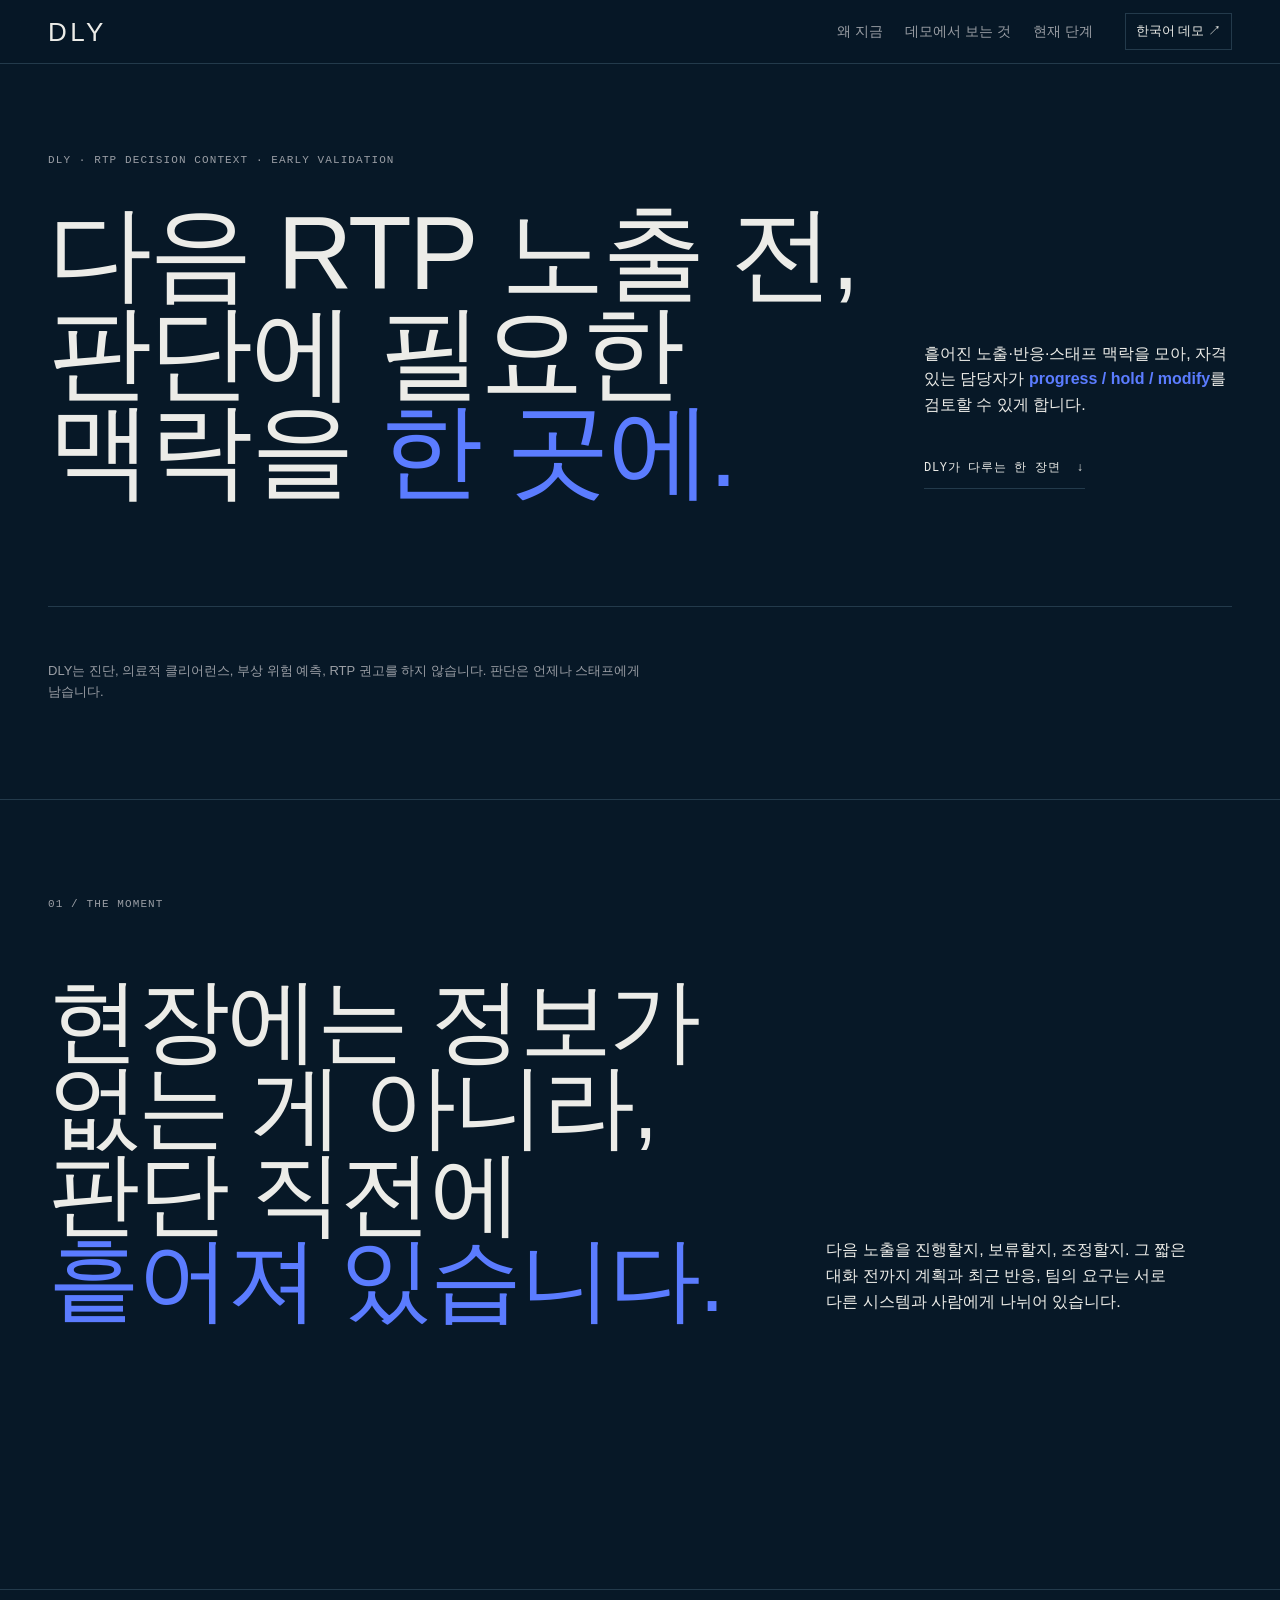
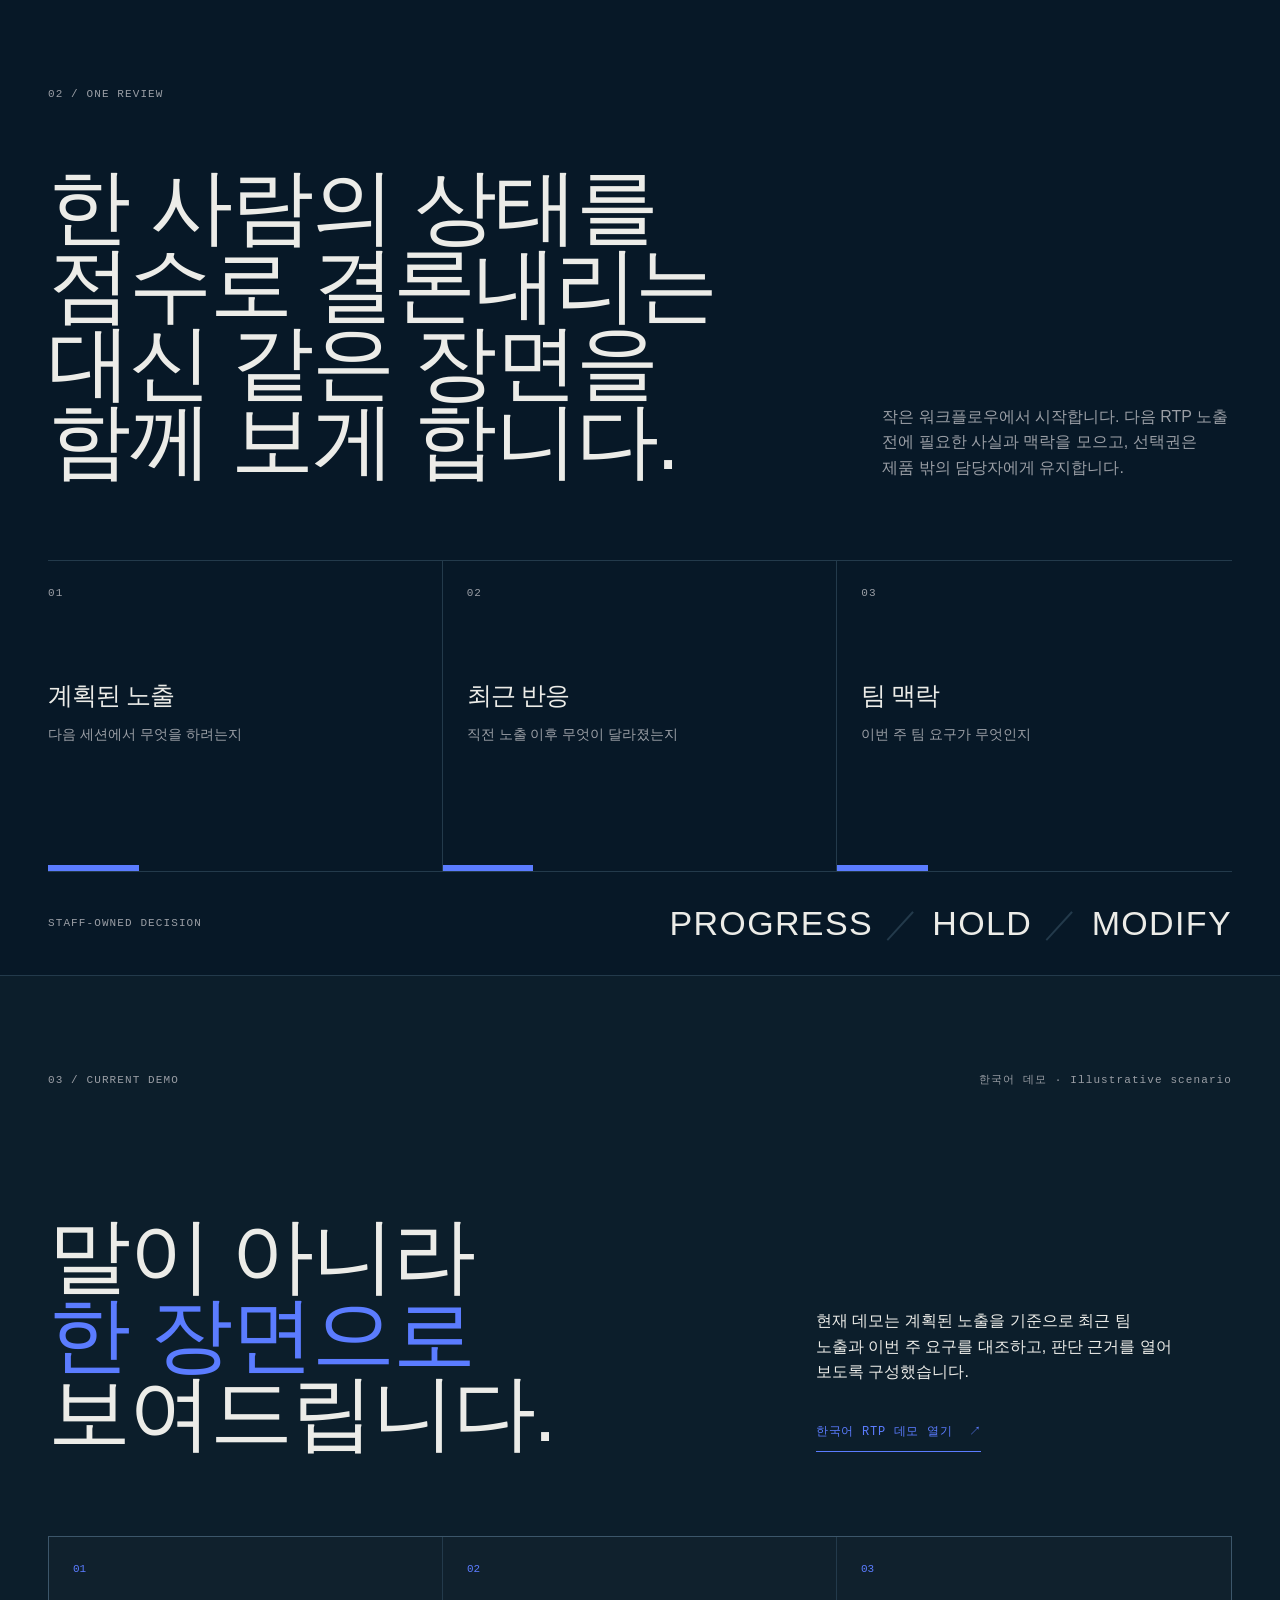
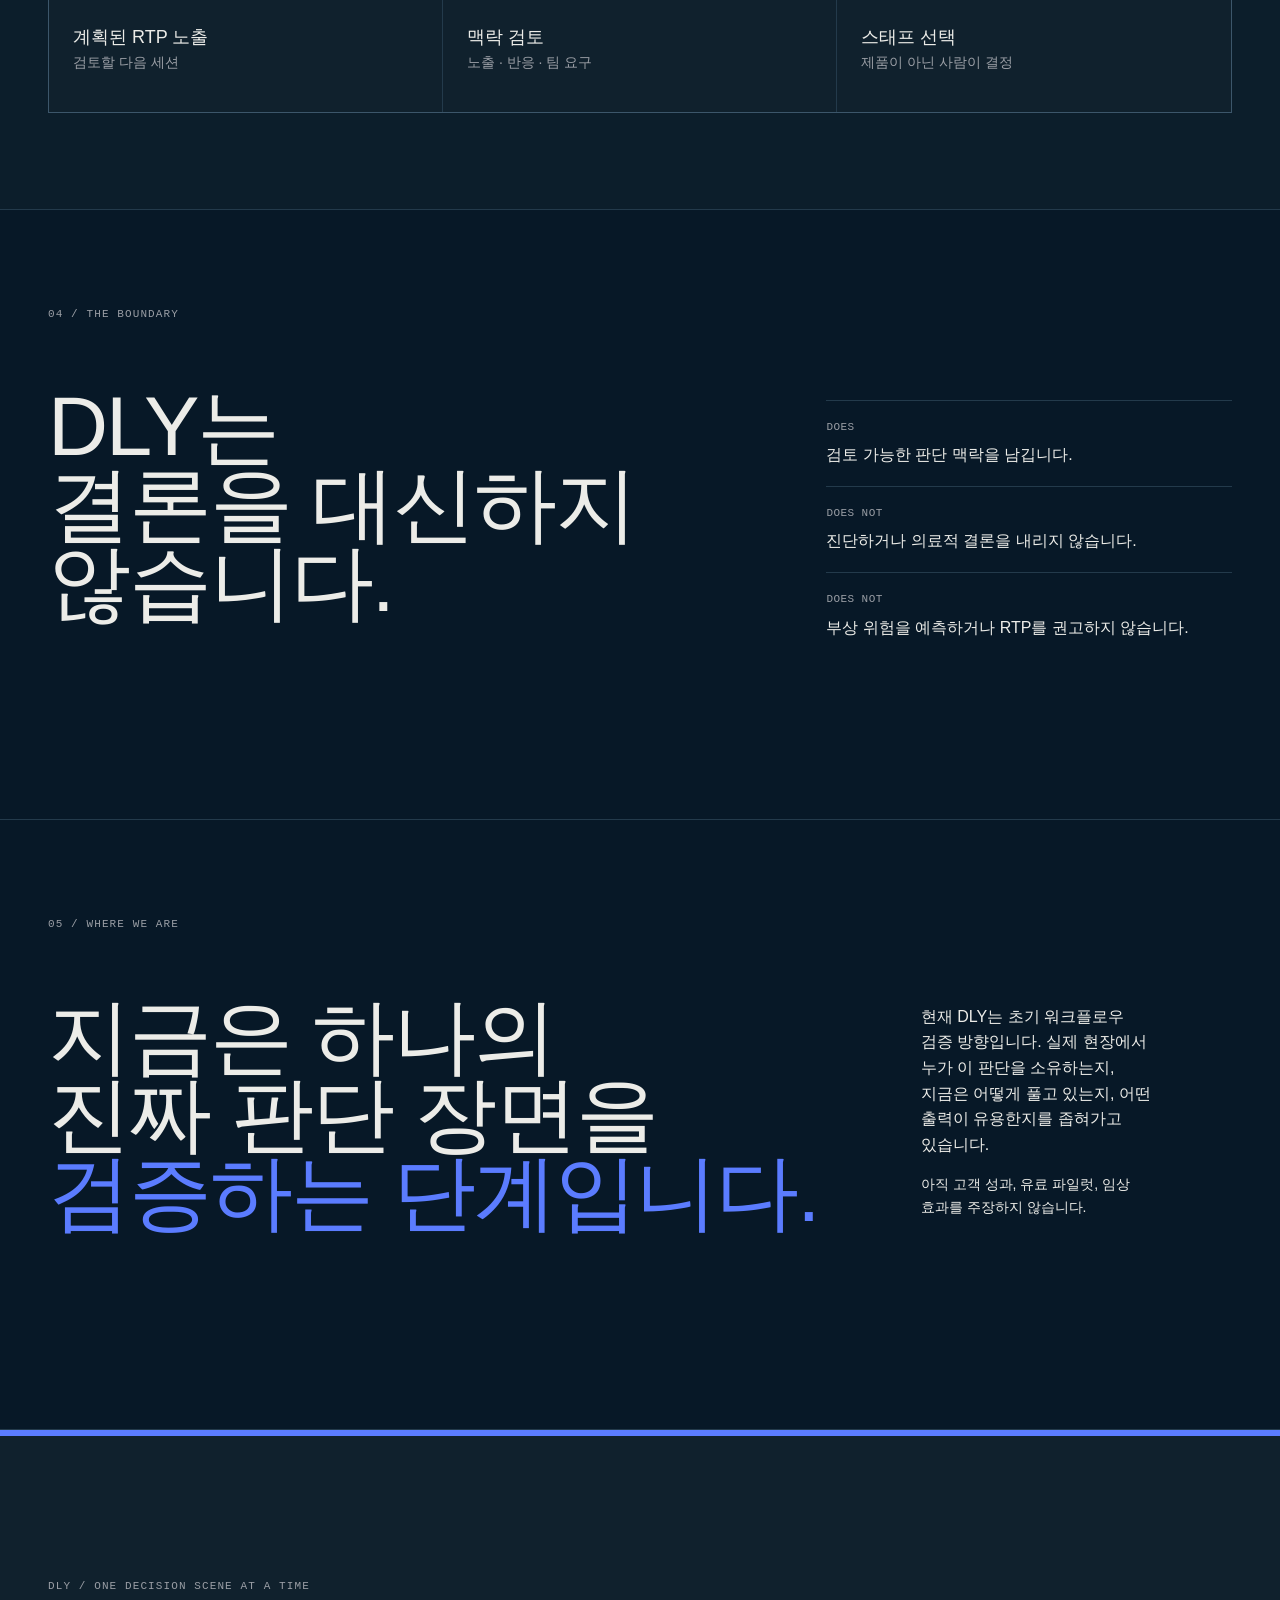
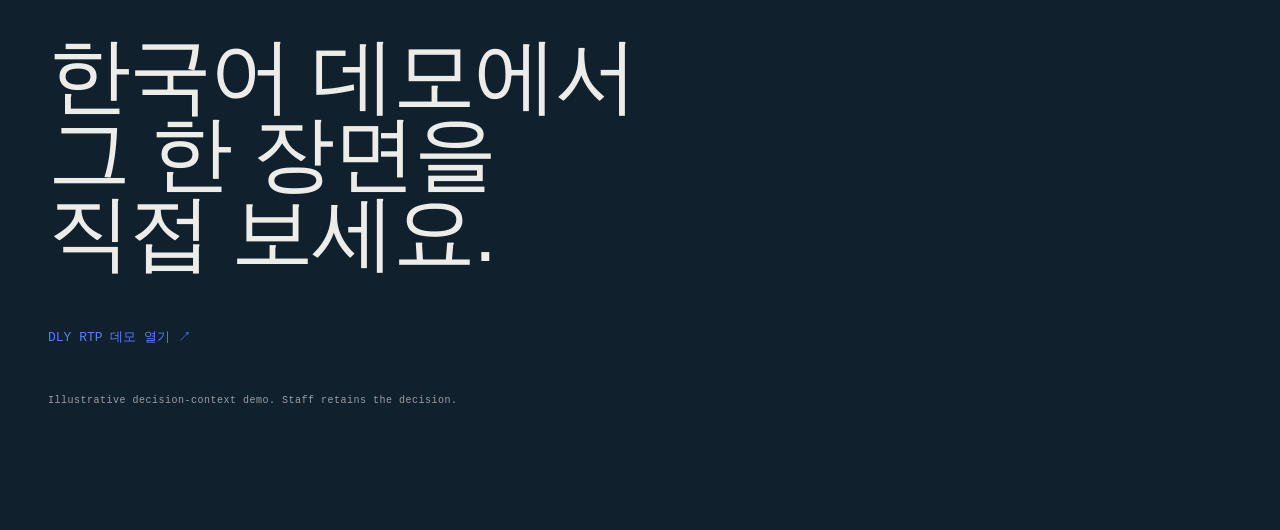
==== dly/index.html @ 478316a6 "Publish DLY introduction on the GitHub Pages domain Constraint: Preserve the existing root portfolio" ====
<!doctype html>
<html lang="ko">
  <head>
    <meta charset="utf-8">
    <meta name="viewport" content="width=device-width, initial-scale=1">
    <meta name="theme-color" content="#071827">
    <meta name="description" content="DLY는 스포츠 퍼포먼스와 RTP 팀이 다음 노출 전 판단에 필요한 맥락을 함께 검토하도록 돕는 초기 워크플로우 방향입니다.">
    <title>DLY | 다음 RTP 노출 전, 판단 맥락을 한 곳에</title>
    <link rel="stylesheet" href="styles.css">
  </head>
  <body>
    <main>
      <nav class="nav" aria-label="페이지 탐색">
        <a class="brand" href="#top" aria-label="DLY 소개 처음으로">DLY</a>
        <div class="nav-links"><a href="#why">왜 지금</a><a href="#demo">데모에서 보는 것</a><a href="#stage">현재 단계</a></div>
        <a class="nav-demo" href="https://sake303.github.io/dly-rtp-demo/?lang=ko" target="_blank" rel="noreferrer">한국어 데모 ↗</a>
      </nav>

      <section class="hero" id="top" aria-labelledby="hero-title">
        <p class="eyebrow">DLY · RTP DECISION CONTEXT · EARLY VALIDATION</p>
        <div class="hero-grid"><div><h1 id="hero-title"><span>다음 RTP 노출 전,</span><span>판단에 필요한</span><span><em>맥락을</em> <b>한 곳에.</b></span></h1></div><div class="hero-side"><p>흩어진 노출·반응·스태프 맥락을 모아, 자격 있는 담당자가 <strong>progress / hold / modify</strong>를 검토할 수 있게 합니다.</p><a class="arrow-link" href="#why">DLY가 다루는 한 장면 <span>↓</span></a></div></div>
        <div class="hero-rule"></div>
        <p class="boundary">DLY는 진단, 의료적 클리어런스, 부상 위험 예측, RTP 권고를 하지 않습니다. 판단은 언제나 스태프에게 남습니다.</p>
      </section>

      <section class="statement" id="why" aria-labelledby="why-title"><p class="section-index">01 / THE MOMENT</p><div class="statement-grid"><h2 id="why-title"><span>현장에는 정보가</span><span>없는 게 아니라,</span><span>판단 직전에</span><span class="accent">흩어져 있습니다.</span></h2><p>다음 노출을 진행할지, 보류할지, 조정할지. 그 짧은 대화 전까지 계획과 최근 반응, 팀의 요구는 서로 다른 시스템과 사람에게 나뉘어 있습니다.</p></div></section>

      <section class="decision" aria-labelledby="decision-title"><p class="section-index">02 / ONE REVIEW</p><div class="decision-heading"><h2 id="decision-title"><span>한 사람의 상태를</span><span>점수로 결론내리는</span><span>대신 같은 장면을</span><span>함께 보게 합니다.</span></h2><p>작은 워크플로우에서 시작합니다. 다음 RTP 노출 전에 필요한 사실과 맥락을 모으고, 선택권은 제품 밖의 담당자에게 유지합니다.</p></div><div class="evidence-grid" role="list" aria-label="DLY가 모으는 판단 맥락"><article class="evidence-card" role="listitem"><p class="card-number">01</p><h3>계획된 노출</h3><p>다음 세션에서 무엇을 하려는지</p><span class="card-line"></span></article><article class="evidence-card" role="listitem"><p class="card-number">02</p><h3>최근 반응</h3><p>직전 노출 이후 무엇이 달라졌는지</p><span class="card-line"></span></article><article class="evidence-card" role="listitem"><p class="card-number">03</p><h3>팀 맥락</h3><p>이번 주 팀 요구가 무엇인지</p><span class="card-line"></span></article></div><div class="staff-decision"><p>STAFF-OWNED DECISION</p><div aria-label="스태프가 직접 검토하는 선택지"><span>PROGRESS</span><i>／</i><span>HOLD</span><i>／</i><span>MODIFY</span></div></div></section>

      <section class="demo-section" id="demo" aria-labelledby="demo-title"><div class="demo-labels"><p class="section-index">03 / CURRENT DEMO</p><p>한국어 데모 · Illustrative scenario</p></div><div class="demo-grid"><h2 id="demo-title"><span>말이 아니라</span><span class="accent">한 장면으로</span><span>보여드립니다.</span></h2><div class="demo-copy"><p>현재 데모는 계획된 노출을 기준으로 최근 팀 노출과 이번 주 요구를 대조하고, 판단 근거를 열어 보도록 구성했습니다.</p><a class="primary-link" href="https://sake303.github.io/dly-rtp-demo/?lang=ko" target="_blank" rel="noreferrer">한국어 RTP 데모 열기 <span>↗</span></a></div></div><div class="console" aria-label="데모에 포함된 흐름"><div><span>01</span><strong>계획된 RTP 노출</strong><p>검토할 다음 세션</p></div><div><span>02</span><strong>맥락 검토</strong><p>노출 · 반응 · 팀 요구</p></div><div><span>03</span><strong>스태프 선택</strong><p>제품이 아닌 사람이 결정</p></div></div></section>

      <section class="scope" aria-labelledby="scope-title"><p class="section-index">04 / THE BOUNDARY</p><div class="scope-grid"><h2 id="scope-title"><span>DLY는</span><span>결론을 대신하지</span><span>않습니다.</span></h2><div class="scope-list"><p>DOES <strong>검토 가능한 판단 맥락을 남깁니다.</strong></p><p>DOES NOT <strong>진단하거나 의료적 결론을 내리지 않습니다.</strong></p><p>DOES NOT <strong>부상 위험을 예측하거나 RTP를 권고하지 않습니다.</strong></p></div></div></section>

      <section class="stage" id="stage" aria-labelledby="stage-title"><p class="section-index">05 / WHERE WE ARE</p><div class="stage-grid"><h2 id="stage-title"><span>지금은 하나의</span><span>진짜 판단 장면을</span><span class="accent stage-accent">검증하는 단계입니다.</span></h2><div><p>현재 DLY는 초기 워크플로우 검증 방향입니다. 실제 현장에서 누가 이 판단을 소유하는지, 지금은 어떻게 풀고 있는지, 어떤 출력이 유용한지를 좁혀가고 있습니다.</p><p class="quiet">아직 고객 성과, 유료 파일럿, 임상 효과를 주장하지 않습니다.</p></div></div></section>

      <footer><p class="footer-kicker">DLY / ONE DECISION SCENE AT A TIME</p><h2><span>한국어 데모에서</span><span>그 한 장면을</span><span>직접 보세요.</span></h2><a class="footer-cta" href="https://sake303.github.io/dly-rtp-demo/?lang=ko" target="_blank" rel="noreferrer">DLY RTP 데모 열기 <span>↗</span></a><p class="footer-note">Illustrative decision-context demo. Staff retains the decision.</p></footer>
    </main>
  </body>
</html>
---- dly/styles.css ----
:root{--ink:#ecece8;--canvas:#071827;--surface:#0c1e2b;--raised:#10212d;--muted:#9a9ea5;--rule:#233a4b;--rule-strong:#3c566a;--accent:#5b7cff;--gutter:48px}*{box-sizing:border-box}html{scroll-behavior:smooth;background:var(--canvas)}body{margin:0;background:var(--canvas);color:var(--ink);font:16px/1.6 Arial,"Noto Sans KR",sans-serif}a{color:inherit;text-decoration:none}a:focus-visible{outline:2px solid var(--accent);outline-offset:4px}.nav{position:fixed;inset:0 0 auto;z-index:10;height:64px;display:flex;align-items:center;gap:32px;padding:0 var(--gutter);border-bottom:1px solid var(--rule);background:rgb(7 24 39/.92);backdrop-filter:blur(14px)}.brand,h1,h2,.staff-decision div{font-family:Impact,"Arial Narrow","Noto Sans KR",sans-serif;font-weight:400}.brand{font-size:26px;letter-spacing:.13em;line-height:1}.nav-links{display:flex;gap:22px;margin-left:auto;color:var(--muted);font-size:14px}.nav-links a{position:relative;padding:5px 0}.nav-links a:after{content:"";position:absolute;inset:auto 0 0;height:1px;background:currentColor;transform:scaleX(0);transform-origin:right;transition:transform .15s}.nav-links a:hover:after,.nav-links a:focus-visible:after{transform:scaleX(1);transform-origin:left}.nav-links a:hover,.nav-demo:hover,.arrow-link:hover,.primary-link:hover{color:var(--accent)}.nav-demo{border:1px solid var(--rule);padding:7px 10px;font-size:13px}section,footer{padding:96px var(--gutter);border-bottom:1px solid var(--rule)}.hero{min-height:800px;padding-top:152px;display:flex;flex-direction:column;justify-content:space-between}.eyebrow,.section-index,.card-number,.staff-decision>p,.footer-kicker,.demo-labels p:last-child{margin:0;color:var(--muted);font:11px/1.6 Consolas,monospace;letter-spacing:.1em}.hero-grid{display:grid;grid-template-columns:minmax(0,1.45fr) minmax(260px,.55fr);align-items:end;gap:64px}h1,h2,h3,p{margin-top:0}p{word-break:keep-all;overflow-wrap:normal}h1,h2{letter-spacing:-.025em;line-height:.94}h1{margin:0;max-width:950px;font-size:clamp(70px,8.15vw,116px)}h1 span,h2 span{display:block;white-space:nowrap}h1 em{font-style:normal}h1 b,.accent{color:var(--accent);font-weight:400}.hero-side{max-width:350px;padding-bottom:10px}.hero-side p{margin-bottom:36px}.hero-side strong{color:var(--accent)}.arrow-link,.primary-link{display:inline-flex;gap:16px;align-items:center;border-bottom:1px solid var(--rule);padding-bottom:9px;font:12px/1.6 Consolas,monospace;letter-spacing:.06em}.hero-rule{height:1px;margin:72px 0 20px;background:var(--rule)}.boundary{max-width:620px;margin:0;color:var(--muted);font-size:13px}.section-index{margin-bottom:64px}.statement{min-height:790px}.statement-grid,.scope-grid,.stage-grid{display:grid;grid-template-columns:1.25fr .75fr;gap:8vw}.statement h2{margin:0;font-size:clamp(66px,7.2vw,104px)}.statement-grid>p{align-self:end;max-width:360px;margin:0 0 10px}.decision{padding-bottom:0}.decision-heading{display:grid;grid-template-columns:1.15fr .55fr;gap:8vw;align-items:end;margin-bottom:80px}.decision h2,.demo-section h2,.scope h2,.stage h2,footer h2{margin:0;font-size:clamp(58px,6.5vw,94px)}.decision-heading>p{max-width:370px;margin:0;color:var(--muted)}.evidence-grid{display:grid;grid-template-columns:repeat(3,1fr);border-top:1px solid var(--rule)}.evidence-card{position:relative;min-height:310px;padding:24px 24px 28px 0;border-right:1px solid var(--rule)}.evidence-card:not(:first-child){padding-left:24px}.evidence-card:last-child{border-right:0}.evidence-card h3{margin:72px 0 8px;font-size:25px;font-weight:500;letter-spacing:-.04em}.evidence-card>p:not(.card-number),.console p,.quiet{color:var(--muted);font-size:14px}.card-line{position:absolute;bottom:0;left:0;width:23%;height:6px;background:var(--accent)}.staff-decision{display:flex;align-items:center;justify-content:space-between;padding:24px 0;border-top:1px solid var(--rule)}.staff-decision div{font-size:34px;letter-spacing:.04em}.staff-decision i{margin:0 12px;color:var(--rule);font-family:Arial;font-style:normal}.demo-section{background:var(--surface)}.demo-labels{display:flex;justify-content:space-between;margin-bottom:64px}.demo-grid{display:grid;grid-template-columns:1fr .65fr;gap:10vw;align-items:end}.demo-copy{max-width:360px}.primary-link{margin-top:22px;border-color:var(--accent);color:var(--accent)}.console{display:grid;grid-template-columns:repeat(3,1fr);margin-top:84px;border:1px solid var(--rule-strong);background:var(--raised)}.console div{min-height:175px;padding:24px;border-right:1px solid var(--rule)}.console div:last-child{border-right:0}.console span{display:block;margin-bottom:44px;color:var(--accent);font:11px/1.6 Consolas,monospace}.console strong{display:block;font-size:18px;font-weight:500}.scope,.stage{min-height:610px}.scope-list{padding-top:12px}.scope-list p{margin:0;padding:18px 0;border-top:1px solid var(--rule);color:var(--muted);font:11px/1.6 Consolas,monospace;letter-spacing:.04em}.scope-list strong{display:block;margin-top:6px;color:var(--ink);font:400 16px/1.6 Arial,"Noto Sans KR",sans-serif;letter-spacing:0}.stage-grid>div{align-self:end;max-width:370px}.stage-grid>div>p{color:var(--ink)}footer{display:flex;min-height:700px;flex-direction:column;align-items:flex-start;justify-content:center;border-top:6px solid var(--accent);border-bottom:0;padding-top:116px;background:var(--raised)}.footer-kicker{margin-bottom:42px}.footer-cta{margin-top:56px;border-color:var(--accent);color:var(--accent);font:13px/1.6 Consolas,monospace}.footer-note{margin:44px 0 0;color:var(--muted);font:10px/1.6 Consolas,monospace;letter-spacing:.05em}@media(max-width:900px){:root{--gutter:20px}.nav{gap:16px}.nav-links{display:none}.nav-demo{margin-left:auto}section,footer{padding:72px var(--gutter)}.hero{min-height:690px;padding-top:132px}.hero-grid,.statement-grid,.decision-heading,.demo-grid,.scope-grid,.stage-grid{grid-template-columns:1fr;gap:40px}.hero-side,.statement-grid>p,.decision-heading>p,.demo-copy,.stage-grid>div{max-width:560px}.statement{min-height:650px}.section-index{margin-bottom:44px}.statement-grid>p{align-self:start}.evidence-grid{grid-template-columns:repeat(2,1fr)}.evidence-card{min-height:270px}.evidence-card:nth-child(2){border-right:0}.evidence-card:nth-child(3){grid-column:1/-1;border-top:1px solid var(--rule)}}@media(max-width:600px){.nav-demo{padding:7px 8px;font-size:11px}.brand{font-size:23px}h1,h2,.decision h2,.demo-section h2,.scope h2,.stage h2,footer h2,.statement h2{font-size:44px;line-height:.96;letter-spacing:-.04em}h1 span,h2 span{white-space:normal;word-break:keep-all}.stage-accent{font-size:40px;white-space:nowrap}.hero{min-height:640px}.hero-grid{gap:32px}.hero-rule{margin:52px 0 18px}.statement,.scope,.stage{min-height:auto}.evidence-grid,.console{grid-template-columns:1fr}.evidence-card,.evidence-card:not(:first-child),.console div{padding:24px 0;border-right:0;border-bottom:1px solid var(--rule)}.evidence-card:last-child,.console div:last-child{border-bottom:0}.evidence-card h3{margin-top:42px}.staff-decision{display:block}.staff-decision div{margin-top:16px;font-size:25px;line-height:1.25}.staff-decision i{margin:0 5px}.demo-labels{flex-direction:column;align-items:flex-start;gap:8px;margin-bottom:40px}.console{margin-top:56px}footer{min-height:620px}}@media(prefers-reduced-motion:reduce){html{scroll-behavior:auto}.nav-links a:after{transition:none}}
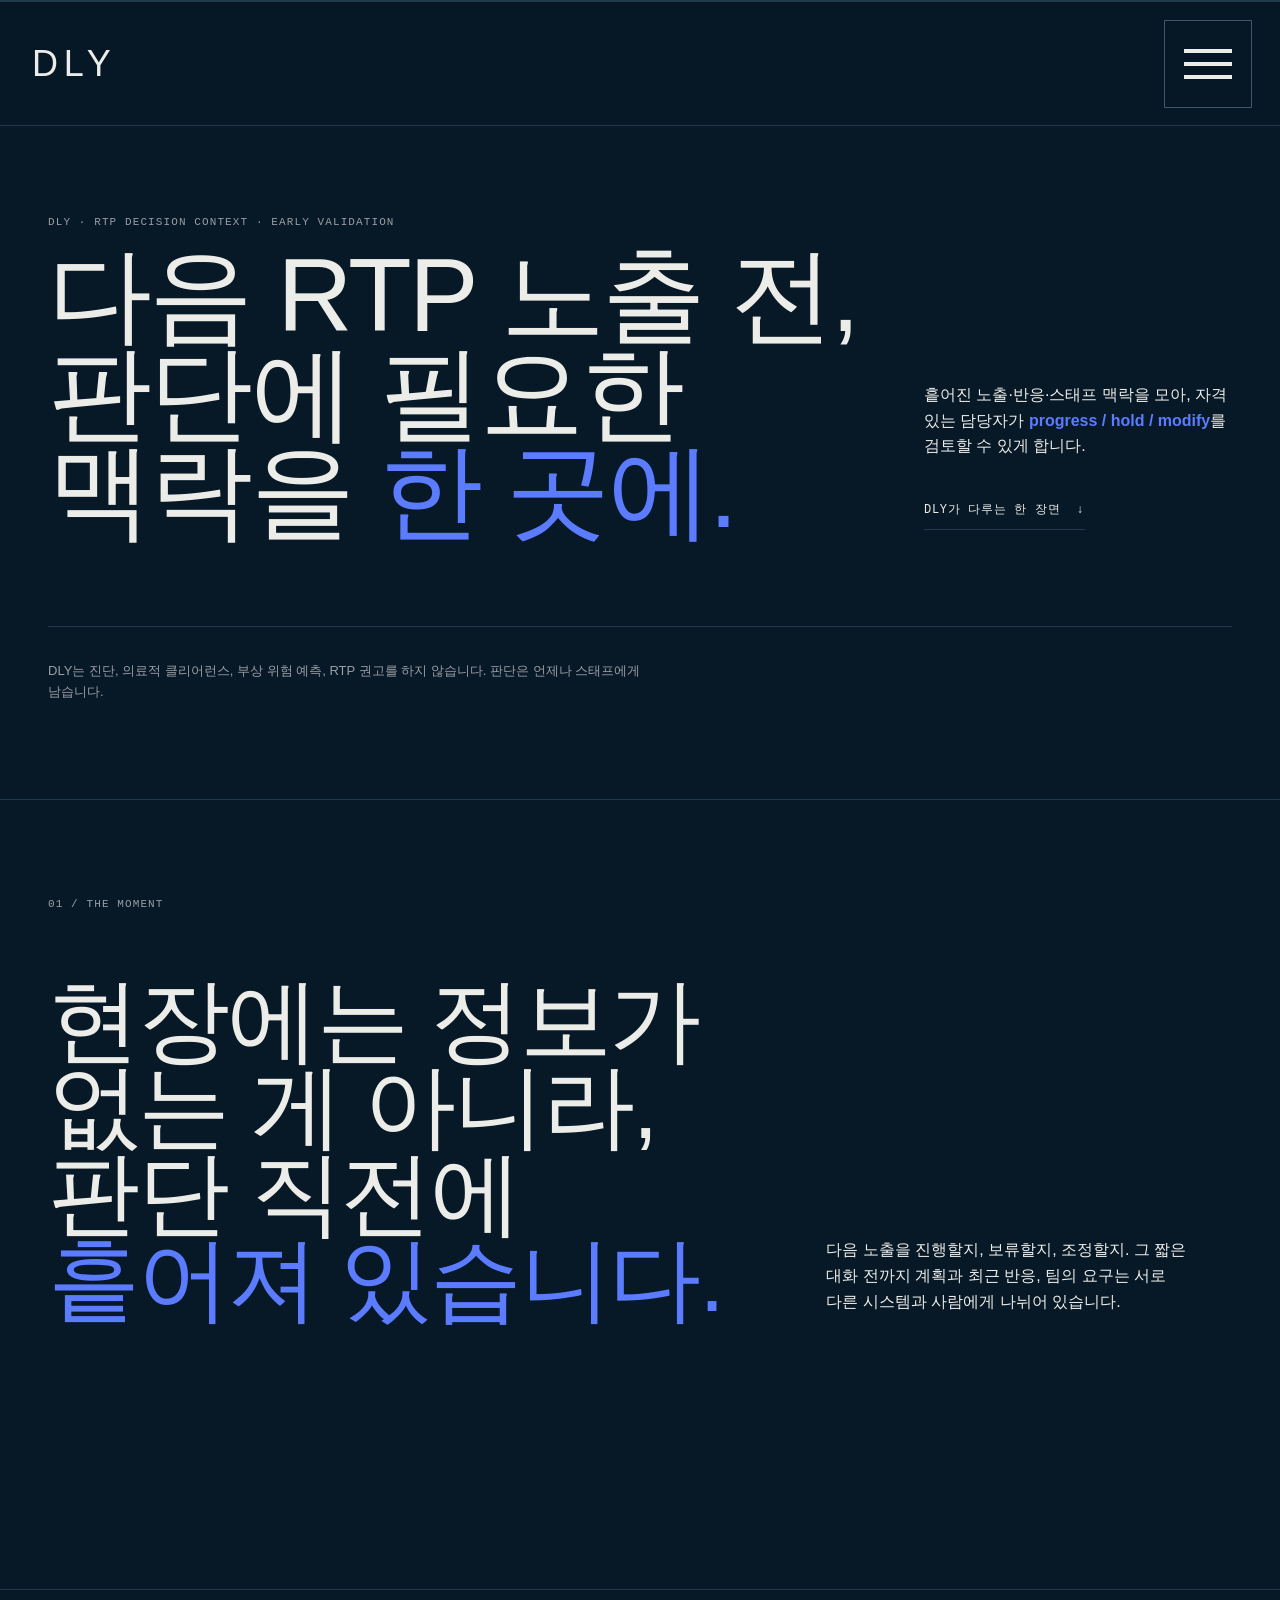
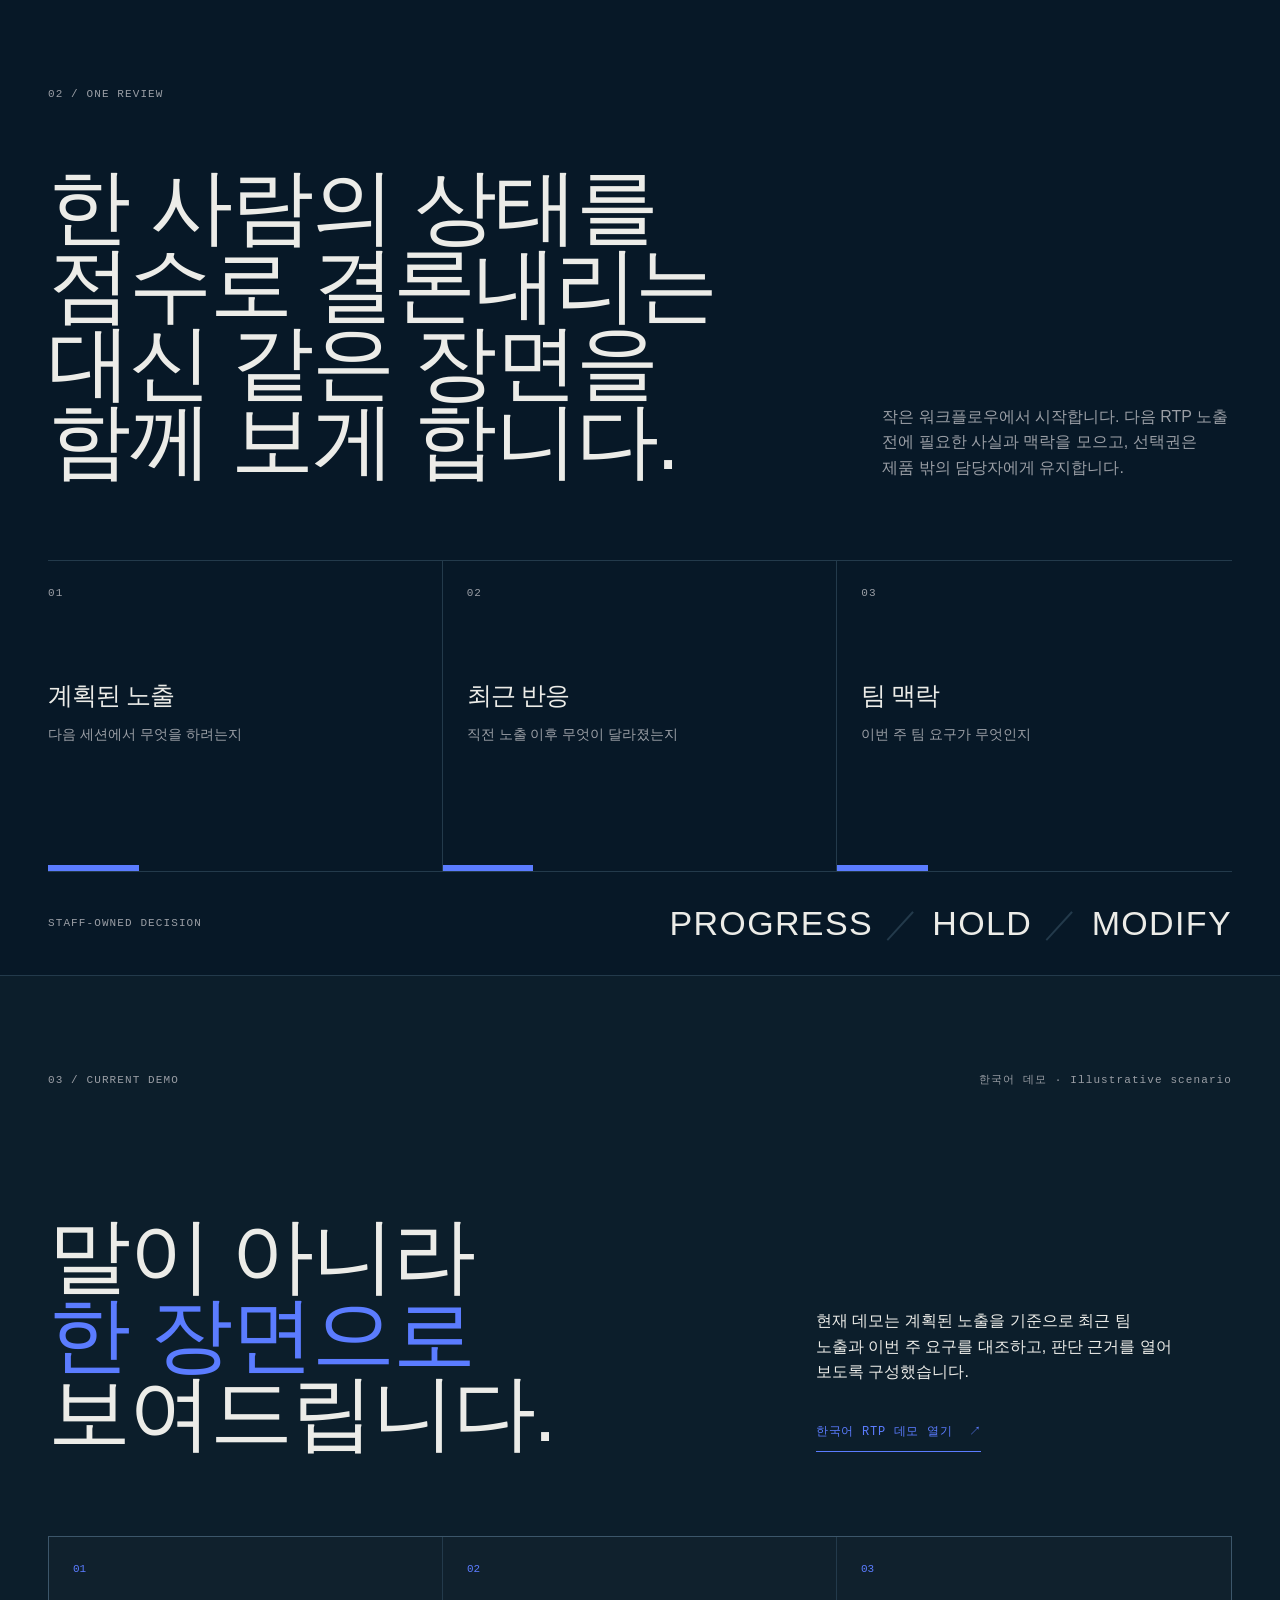
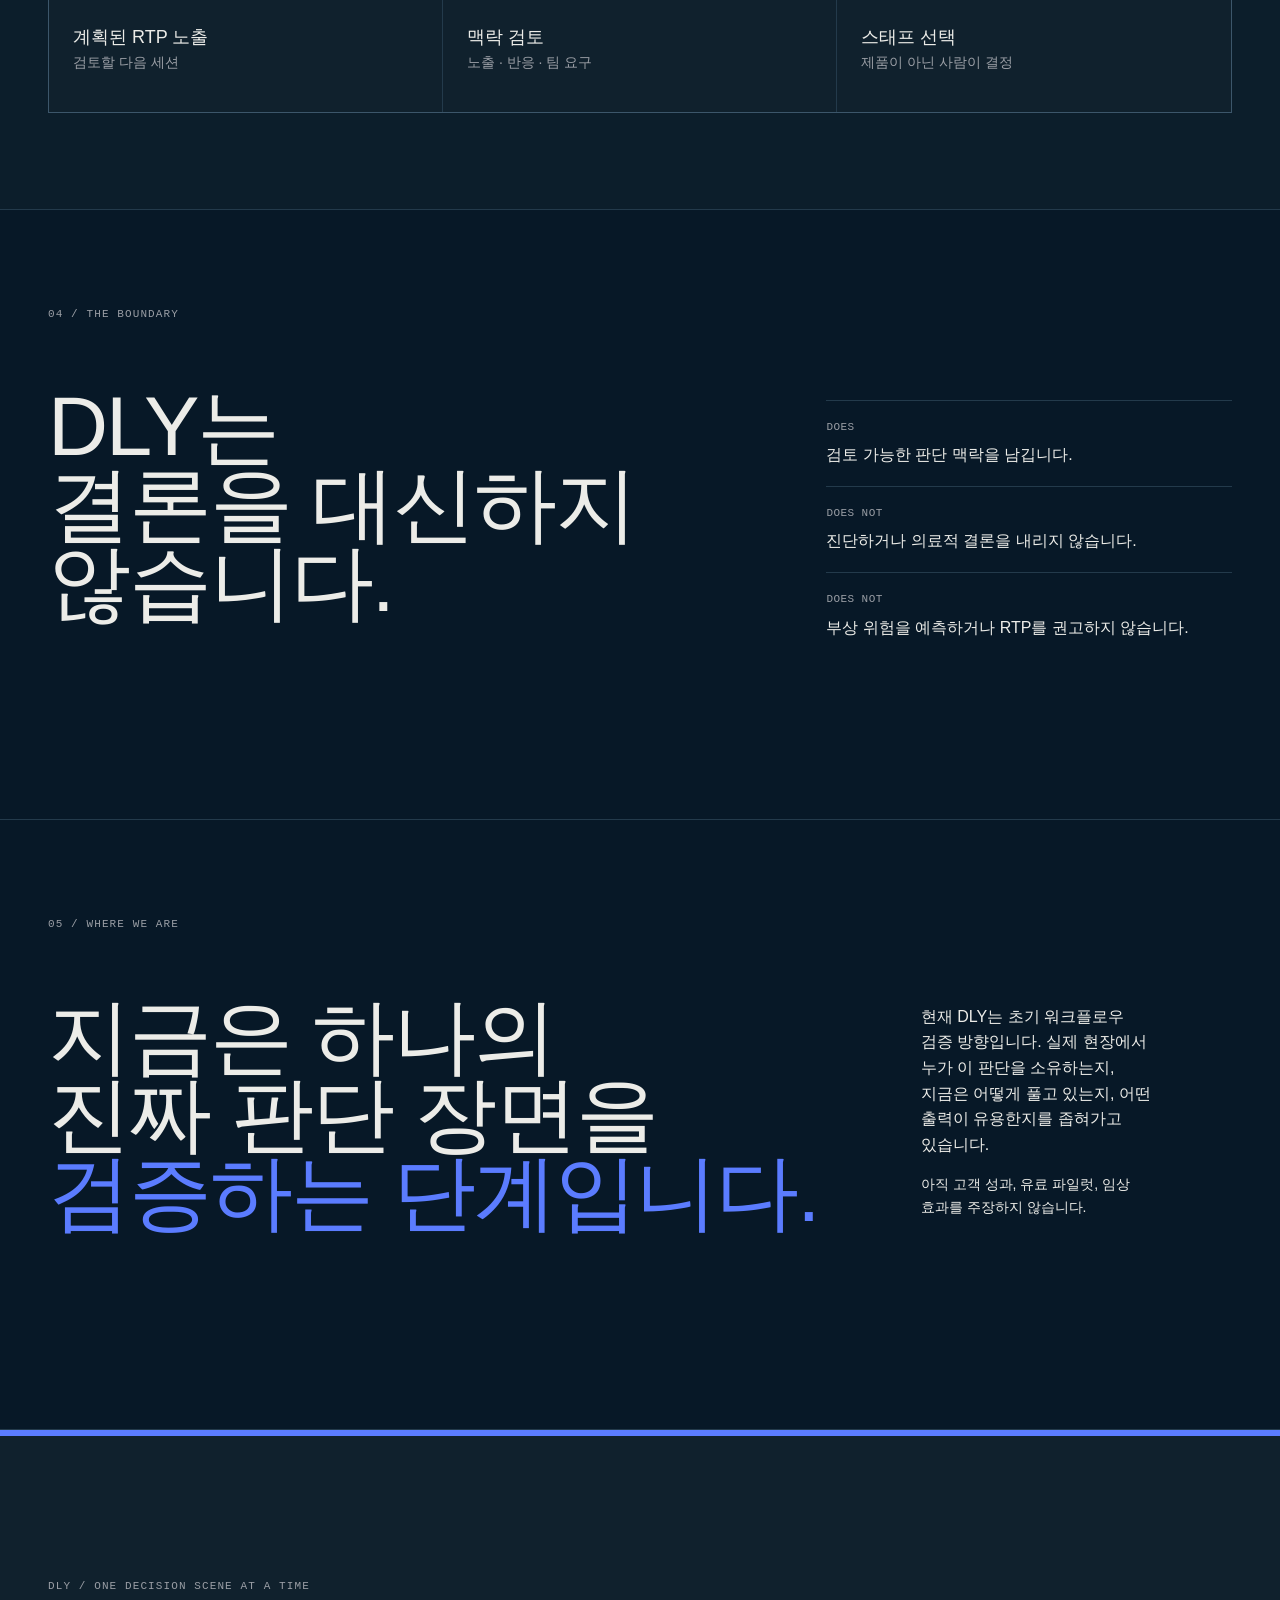
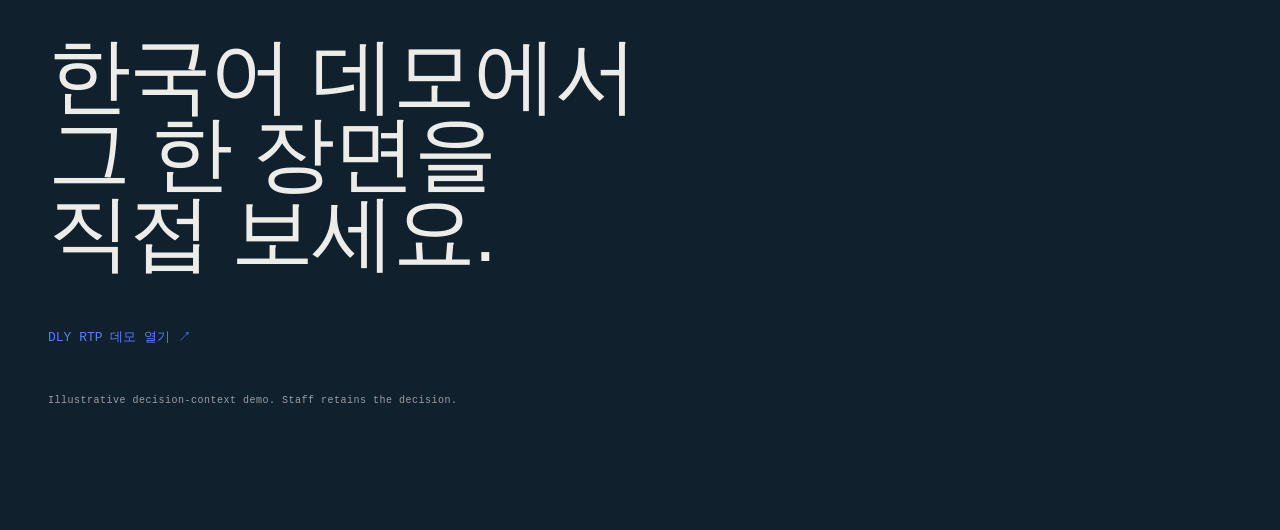
==== commit 76a55abf: "Give DLY navigation a deliberate field-presence Constraint: Preserve the existing Korean demo and it" ====
--- a/dly/index.html
+++ b/dly/index.html
@@ -4,17 +4,24 @@
     <meta charset="utf-8">
     <meta name="viewport" content="width=device-width, initial-scale=1">
     <meta name="theme-color" content="#071827">
+    <link rel="icon" href="data:,">
     <meta name="description" content="DLY는 스포츠 퍼포먼스와 RTP 팀이 다음 노출 전 판단에 필요한 맥락을 함께 검토하도록 돕는 초기 워크플로우 방향입니다.">
     <title>DLY | 다음 RTP 노출 전, 판단 맥락을 한 곳에</title>
     <link rel="stylesheet" href="styles.css">
+    <style>.site-menu:focus{outline:none}</style>
   </head>
   <body>
+    <header class="site-header">
+      <a class="brand" href="#top" aria-label="DLY 소개 처음으로">DLY</a>
+      <button class="menu-toggle" type="button" aria-expanded="false" aria-controls="site-menu">
+        <span class="sr-only">메뉴 열기</span><span aria-hidden="true"></span><span aria-hidden="true"></span><span aria-hidden="true"></span>
+      </button>
+    </header>
+    <aside class="site-menu" id="site-menu" aria-label="페이지 탐색" aria-hidden="true" inert tabindex="-1">
+      <nav class="menu-links"><a href="#why">01 <span>왜 지금</span></a><a href="#demo">02 <span>데모에서 보는 것</span></a><a href="#stage">03 <span>현재 단계</span></a></nav>
+      <a class="menu-demo" href="https://sake303.github.io/dly-rtp-demo/?lang=ko" target="_blank" rel="noreferrer">한국어 RTP 데모 열기 <span>↗</span></a>
+    </aside>
     <main>
-      <nav class="nav" aria-label="페이지 탐색">
-        <a class="brand" href="#top" aria-label="DLY 소개 처음으로">DLY</a>
-        <div class="nav-links"><a href="#why">왜 지금</a><a href="#demo">데모에서 보는 것</a><a href="#stage">현재 단계</a></div>
-        <a class="nav-demo" href="https://sake303.github.io/dly-rtp-demo/?lang=ko" target="_blank" rel="noreferrer">한국어 데모 ↗</a>
-      </nav>
 
       <section class="hero" id="top" aria-labelledby="hero-title">
         <p class="eyebrow">DLY · RTP DECISION CONTEXT · EARLY VALIDATION</p>
@@ -35,5 +42,6 @@
 
       <footer><p class="footer-kicker">DLY / ONE DECISION SCENE AT A TIME</p><h2><span>한국어 데모에서</span><span>그 한 장면을</span><span>직접 보세요.</span></h2><a class="footer-cta" href="https://sake303.github.io/dly-rtp-demo/?lang=ko" target="_blank" rel="noreferrer">DLY RTP 데모 열기 <span>↗</span></a><p class="footer-note">Illustrative decision-context demo. Staff retains the decision.</p></footer>
     </main>
+    <script src="script.js"></script>
   </body>
 </html>
--- a/dly/styles.css
+++ b/dly/styles.css
@@ -1 +1 @@
-:root{--ink:#ecece8;--canvas:#071827;--surface:#0c1e2b;--raised:#10212d;--muted:#9a9ea5;--rule:#233a4b;--rule-strong:#3c566a;--accent:#5b7cff;--gutter:48px}*{box-sizing:border-box}html{scroll-behavior:smooth;background:var(--canvas)}body{margin:0;background:var(--canvas);color:var(--ink);font:16px/1.6 Arial,"Noto Sans KR",sans-serif}a{color:inherit;text-decoration:none}a:focus-visible{outline:2px solid var(--accent);outline-offset:4px}.nav{position:fixed;inset:0 0 auto;z-index:10;height:64px;display:flex;align-items:center;gap:32px;padding:0 var(--gutter);border-bottom:1px solid var(--rule);background:rgb(7 24 39/.92);backdrop-filter:blur(14px)}.brand,h1,h2,.staff-decision div{font-family:Impact,"Arial Narrow","Noto Sans KR",sans-serif;font-weight:400}.brand{font-size:26px;letter-spacing:.13em;line-height:1}.nav-links{display:flex;gap:22px;margin-left:auto;color:var(--muted);font-size:14px}.nav-links a{position:relative;padding:5px 0}.nav-links a:after{content:"";position:absolute;inset:auto 0 0;height:1px;background:currentColor;transform:scaleX(0);transform-origin:right;transition:transform .15s}.nav-links a:hover:after,.nav-links a:focus-visible:after{transform:scaleX(1);transform-origin:left}.nav-links a:hover,.nav-demo:hover,.arrow-link:hover,.primary-link:hover{color:var(--accent)}.nav-demo{border:1px solid var(--rule);padding:7px 10px;font-size:13px}section,footer{padding:96px var(--gutter);border-bottom:1px solid var(--rule)}.hero{min-height:800px;padding-top:152px;display:flex;flex-direction:column;justify-content:space-between}.eyebrow,.section-index,.card-number,.staff-decision>p,.footer-kicker,.demo-labels p:last-child{margin:0;color:var(--muted);font:11px/1.6 Consolas,monospace;letter-spacing:.1em}.hero-grid{display:grid;grid-template-columns:minmax(0,1.45fr) minmax(260px,.55fr);align-items:end;gap:64px}h1,h2,h3,p{margin-top:0}p{word-break:keep-all;overflow-wrap:normal}h1,h2{letter-spacing:-.025em;line-height:.94}h1{margin:0;max-width:950px;font-size:clamp(70px,8.15vw,116px)}h1 span,h2 span{display:block;white-space:nowrap}h1 em{font-style:normal}h1 b,.accent{color:var(--accent);font-weight:400}.hero-side{max-width:350px;padding-bottom:10px}.hero-side p{margin-bottom:36px}.hero-side strong{color:var(--accent)}.arrow-link,.primary-link{display:inline-flex;gap:16px;align-items:center;border-bottom:1px solid var(--rule);padding-bottom:9px;font:12px/1.6 Consolas,monospace;letter-spacing:.06em}.hero-rule{height:1px;margin:72px 0 20px;background:var(--rule)}.boundary{max-width:620px;margin:0;color:var(--muted);font-size:13px}.section-index{margin-bottom:64px}.statement{min-height:790px}.statement-grid,.scope-grid,.stage-grid{display:grid;grid-template-columns:1.25fr .75fr;gap:8vw}.statement h2{margin:0;font-size:clamp(66px,7.2vw,104px)}.statement-grid>p{align-self:end;max-width:360px;margin:0 0 10px}.decision{padding-bottom:0}.decision-heading{display:grid;grid-template-columns:1.15fr .55fr;gap:8vw;align-items:end;margin-bottom:80px}.decision h2,.demo-section h2,.scope h2,.stage h2,footer h2{margin:0;font-size:clamp(58px,6.5vw,94px)}.decision-heading>p{max-width:370px;margin:0;color:var(--muted)}.evidence-grid{display:grid;grid-template-columns:repeat(3,1fr);border-top:1px solid var(--rule)}.evidence-card{position:relative;min-height:310px;padding:24px 24px 28px 0;border-right:1px solid var(--rule)}.evidence-card:not(:first-child){padding-left:24px}.evidence-card:last-child{border-right:0}.evidence-card h3{margin:72px 0 8px;font-size:25px;font-weight:500;letter-spacing:-.04em}.evidence-card>p:not(.card-number),.console p,.quiet{color:var(--muted);font-size:14px}.card-line{position:absolute;bottom:0;left:0;width:23%;height:6px;background:var(--accent)}.staff-decision{display:flex;align-items:center;justify-content:space-between;padding:24px 0;border-top:1px solid var(--rule)}.staff-decision div{font-size:34px;letter-spacing:.04em}.staff-decision i{margin:0 12px;color:var(--rule);font-family:Arial;font-style:normal}.demo-section{background:var(--surface)}.demo-labels{display:flex;justify-content:space-between;margin-bottom:64px}.demo-grid{display:grid;grid-template-columns:1fr .65fr;gap:10vw;align-items:end}.demo-copy{max-width:360px}.primary-link{margin-top:22px;border-color:var(--accent);color:var(--accent)}.console{display:grid;grid-template-columns:repeat(3,1fr);margin-top:84px;border:1px solid var(--rule-strong);background:var(--raised)}.console div{min-height:175px;padding:24px;border-right:1px solid var(--rule)}.console div:last-child{border-right:0}.console span{display:block;margin-bottom:44px;color:var(--accent);font:11px/1.6 Consolas,monospace}.console strong{display:block;font-size:18px;font-weight:500}.scope,.stage{min-height:610px}.scope-list{padding-top:12px}.scope-list p{margin:0;padding:18px 0;border-top:1px solid var(--rule);color:var(--muted);font:11px/1.6 Consolas,monospace;letter-spacing:.04em}.scope-list strong{display:block;margin-top:6px;color:var(--ink);font:400 16px/1.6 Arial,"Noto Sans KR",sans-serif;letter-spacing:0}.stage-grid>div{align-self:end;max-width:370px}.stage-grid>div>p{color:var(--ink)}footer{display:flex;min-height:700px;flex-direction:column;align-items:flex-start;justify-content:center;border-top:6px solid var(--accent);border-bottom:0;padding-top:116px;background:var(--raised)}.footer-kicker{margin-bottom:42px}.footer-cta{margin-top:56px;border-color:var(--accent);color:var(--accent);font:13px/1.6 Consolas,monospace}.footer-note{margin:44px 0 0;color:var(--muted);font:10px/1.6 Consolas,monospace;letter-spacing:.05em}@media(max-width:900px){:root{--gutter:20px}.nav{gap:16px}.nav-links{display:none}.nav-demo{margin-left:auto}section,footer{padding:72px var(--gutter)}.hero{min-height:690px;padding-top:132px}.hero-grid,.statement-grid,.decision-heading,.demo-grid,.scope-grid,.stage-grid{grid-template-columns:1fr;gap:40px}.hero-side,.statement-grid>p,.decision-heading>p,.demo-copy,.stage-grid>div{max-width:560px}.statement{min-height:650px}.section-index{margin-bottom:44px}.statement-grid>p{align-self:start}.evidence-grid{grid-template-columns:repeat(2,1fr)}.evidence-card{min-height:270px}.evidence-card:nth-child(2){border-right:0}.evidence-card:nth-child(3){grid-column:1/-1;border-top:1px solid var(--rule)}}@media(max-width:600px){.nav-demo{padding:7px 8px;font-size:11px}.brand{font-size:23px}h1,h2,.decision h2,.demo-section h2,.scope h2,.stage h2,footer h2,.statement h2{font-size:44px;line-height:.96;letter-spacing:-.04em}h1 span,h2 span{white-space:normal;word-break:keep-all}.stage-accent{font-size:40px;white-space:nowrap}.hero{min-height:640px}.hero-grid{gap:32px}.hero-rule{margin:52px 0 18px}.statement,.scope,.stage{min-height:auto}.evidence-grid,.console{grid-template-columns:1fr}.evidence-card,.evidence-card:not(:first-child),.console div{padding:24px 0;border-right:0;border-bottom:1px solid var(--rule)}.evidence-card:last-child,.console div:last-child{border-bottom:0}.evidence-card h3{margin-top:42px}.staff-decision{display:block}.staff-decision div{margin-top:16px;font-size:25px;line-height:1.25}.staff-decision i{margin:0 5px}.demo-labels{flex-direction:column;align-items:flex-start;gap:8px;margin-bottom:40px}.console{margin-top:56px}footer{min-height:620px}}@media(prefers-reduced-motion:reduce){html{scroll-behavior:auto}.nav-links a:after{transition:none}}
+:root{--ink:#ecece8;--canvas:#071827;--surface:#0c1e2b;--raised:#10212d;--muted:#9a9ea5;--rule:#233a4b;--rule-strong:#3c566a;--accent:#5b7cff;--gutter:48px}*{box-sizing:border-box}html{scroll-behavior:smooth;background:var(--canvas)}body{margin:0;background:var(--canvas);color:var(--ink);font:16px/1.6 Arial,"Noto Sans KR",sans-serif}body.menu-open{overflow:hidden}a{color:inherit;text-decoration:none}a:focus-visible,button:focus-visible{outline:2px solid var(--accent);outline-offset:4px}.sr-only{position:absolute;width:1px;height:1px;padding:0;margin:-1px;overflow:hidden;clip:rect(0,0,0,0);white-space:nowrap;border:0}.brand,h1,h2,.staff-decision div{font-family:Impact,"Arial Narrow","Noto Sans KR",sans-serif;font-weight:400}.site-header{position:fixed;inset:0 0 auto;z-index:20;height:126px;display:flex;align-items:center;justify-content:space-between;padding:0 28px 0 32px;border-top:2px solid var(--rule);border-bottom:1px solid var(--rule);background:rgb(7 24 39/.96);backdrop-filter:blur(14px)}.brand{font-size:36px;letter-spacing:.16em;line-height:1}.menu-toggle,.menu-close{appearance:none;cursor:pointer;background:transparent;color:var(--ink)}.menu-toggle{position:relative;width:88px;height:88px;display:grid;align-content:center;justify-items:center;gap:9px;padding:0;border:1px solid var(--rule-strong)}.menu-toggle>span:not(.sr-only){display:block;width:48px;height:4px;background:currentColor;transition:transform .2s ease,opacity .2s ease}.menu-open .menu-toggle>span:nth-child(2){transform:translateY(13px) rotate(45deg)}.menu-open .menu-toggle>span:nth-child(3){opacity:0}.menu-open .menu-toggle>span:nth-child(4){transform:translateY(-13px) rotate(-45deg)}.site-menu{position:fixed;z-index:15;inset:0;display:flex;min-height:100dvh;flex-direction:column;padding:154px 32px 32px;background:var(--surface);opacity:0;pointer-events:none;transform:translateY(-12px);transition:opacity .2s ease,transform .2s ease}.menu-open .site-menu{opacity:1;pointer-events:auto;transform:none}.menu-topline{position:absolute;top:0;left:0;right:0;height:126px;display:flex;align-items:center;justify-content:space-between;padding:0 28px 0 32px;border-top:2px solid var(--rule);border-bottom:1px solid var(--rule)}.menu-topline p{margin:0;color:var(--muted);font:11px/1.6 Consolas,monospace;letter-spacing:.12em}.menu-close{width:88px;height:88px;border:1px solid var(--rule-strong);position:relative}.menu-close>span:not(.sr-only){position:absolute;top:41px;left:19px;width:48px;height:4px;background:var(--ink)}.menu-close>span:nth-child(2){transform:rotate(45deg)}.menu-close>span:nth-child(3){transform:rotate(-45deg)}.menu-links{display:grid;border-top:1px solid var(--rule)}.menu-links a{display:flex;align-items:baseline;gap:24px;padding:18px 0;border-bottom:1px solid var(--rule);color:var(--muted);font:12px/1.5 Consolas,monospace;letter-spacing:.08em}.menu-links a span{color:var(--ink);font:400 clamp(40px,6vw,76px)/.98 Impact,"Arial Narrow","Noto Sans KR",sans-serif;letter-spacing:-.02em}.menu-links a:hover span{color:var(--accent)}.menu-demo{display:inline-flex;gap:20px;align-items:center;align-self:flex-start;margin-top:auto;border-bottom:1px solid var(--accent);padding-bottom:9px;color:var(--accent);font:13px/1.6 Consolas,monospace;letter-spacing:.06em}.menu-demo span{font-size:19px}section,footer{padding:96px var(--gutter);border-bottom:1px solid var(--rule)}.hero{min-height:800px;padding-top:214px;display:flex;flex-direction:column;justify-content:space-between}.eyebrow,.section-index,.card-number,.staff-decision>p,.footer-kicker,.demo-labels p:last-child{margin:0;color:var(--muted);font:11px/1.6 Consolas,monospace;letter-spacing:.1em}.hero-grid{display:grid;grid-template-columns:minmax(0,1.45fr) minmax(260px,.55fr);align-items:end;gap:64px}h1,h2,h3,p{margin-top:0}p{word-break:keep-all;overflow-wrap:normal}h1,h2{letter-spacing:-.025em;line-height:.94}h1{margin:0;max-width:950px;font-size:clamp(70px,8.15vw,116px)}h1 span,h2 span{display:block;white-space:nowrap}h1 em{font-style:normal}h1 b,.accent{color:var(--accent);font-weight:400}.hero-side{max-width:350px;padding-bottom:10px}.hero-side p{margin-bottom:36px}.hero-side strong{color:var(--accent)}.arrow-link,.primary-link{display:inline-flex;gap:16px;align-items:center;border-bottom:1px solid var(--rule);padding-bottom:9px;font:12px/1.6 Consolas,monospace;letter-spacing:.06em}.arrow-link:hover,.primary-link:hover{color:var(--accent)}.hero-rule{height:1px;margin:72px 0 20px;background:var(--rule)}.boundary{max-width:620px;margin:0;color:var(--muted);font-size:13px}.section-index{margin-bottom:64px}.statement{min-height:790px}.statement-grid,.scope-grid,.stage-grid{display:grid;grid-template-columns:1.25fr .75fr;gap:8vw}.statement h2{margin:0;font-size:clamp(66px,7.2vw,104px)}.statement-grid>p{align-self:end;max-width:360px;margin:0 0 10px}.decision{padding-bottom:0}.decision-heading{display:grid;grid-template-columns:1.15fr .55fr;gap:8vw;align-items:end;margin-bottom:80px}.decision h2,.demo-section h2,.scope h2,.stage h2,footer h2{margin:0;font-size:clamp(58px,6.5vw,94px)}.decision-heading>p{max-width:370px;margin:0;color:var(--muted)}.evidence-grid{display:grid;grid-template-columns:repeat(3,1fr);border-top:1px solid var(--rule)}.evidence-card{position:relative;min-height:310px;padding:24px 24px 28px 0;border-right:1px solid var(--rule)}.evidence-card:not(:first-child){padding-left:24px}.evidence-card:last-child{border-right:0}.evidence-card h3{margin:72px 0 8px;font-size:25px;font-weight:500;letter-spacing:-.04em}.evidence-card>p:not(.card-number),.console p,.quiet{color:var(--muted);font-size:14px}.card-line{position:absolute;bottom:0;left:0;width:23%;height:6px;background:var(--accent)}.staff-decision{display:flex;align-items:center;justify-content:space-between;padding:24px 0;border-top:1px solid var(--rule)}.staff-decision div{font-size:34px;letter-spacing:.04em}.staff-decision i{margin:0 12px;color:var(--rule);font-family:Arial;font-style:normal}.demo-section{background:var(--surface)}.demo-labels{display:flex;justify-content:space-between;margin-bottom:64px}.demo-grid{display:grid;grid-template-columns:1fr .65fr;gap:10vw;align-items:end}.demo-copy{max-width:360px}.primary-link{margin-top:22px;border-color:var(--accent);color:var(--accent)}.console{display:grid;grid-template-columns:repeat(3,1fr);margin-top:84px;border:1px solid var(--rule-strong);background:var(--raised)}.console div{min-height:175px;padding:24px;border-right:1px solid var(--rule)}.console div:last-child{border-right:0}.console span{display:block;margin-bottom:44px;color:var(--accent);font:11px/1.6 Consolas,monospace}.console strong{display:block;font-size:18px;font-weight:500}.scope,.stage{min-height:610px}.scope-list{padding-top:12px}.scope-list p{margin:0;padding:18px 0;border-top:1px solid var(--rule);color:var(--muted);font:11px/1.6 Consolas,monospace;letter-spacing:.04em}.scope-list strong{display:block;margin-top:6px;color:var(--ink);font:400 16px/1.6 Arial,"Noto Sans KR",sans-serif;letter-spacing:0}.stage-grid>div{align-self:end;max-width:370px}.stage-grid>div>p{color:var(--ink)}footer{display:flex;min-height:700px;flex-direction:column;align-items:flex-start;justify-content:center;border-top:6px solid var(--accent);border-bottom:0;padding-top:116px;background:var(--raised)}.footer-kicker{margin-bottom:42px}.footer-cta{margin-top:56px;border-color:var(--accent);color:var(--accent);font:13px/1.6 Consolas,monospace}.footer-note{margin:44px 0 0;color:var(--muted);font:10px/1.6 Consolas,monospace;letter-spacing:.05em}@media(max-width:900px){:root{--gutter:20px}.site-header{height:96px;padding:0 20px}.menu-toggle{width:64px;height:64px}.menu-toggle>span:not(.sr-only){width:36px;height:3px;gap:7px}.menu-open .menu-toggle>span:nth-child(2){transform:translateY(10px) rotate(45deg)}.menu-open .menu-toggle>span:nth-child(4){transform:translateY(-10px) rotate(-45deg)}.site-menu{padding:120px 20px 20px}.menu-topline{height:96px;padding:0 20px}.menu-topline p{font-size:10px}.menu-close{width:64px;height:64px}.menu-close>span:not(.sr-only){top:30px;left:13px;width:36px;height:3px}.hero{min-height:690px;padding-top:172px}.hero-grid,.statement-grid,.decision-heading,.demo-grid,.scope-grid,.stage-grid{grid-template-columns:1fr;gap:40px}.hero-side,.statement-grid>p,.decision-heading>p,.demo-copy,.stage-grid>div{max-width:560px}.statement{min-height:650px}.section-index{margin-bottom:44px}.statement-grid>p{align-self:start}.evidence-grid{grid-template-columns:repeat(2,1fr)}.evidence-card{min-height:270px}.evidence-card:nth-child(2){border-right:0}.evidence-card:nth-child(3){grid-column:1/-1;border-top:1px solid var(--rule)}}@media(max-width:600px){h1,h2,.decision h2,.demo-section h2,.scope h2,.stage h2,footer h2,.statement h2{font-size:44px;line-height:.96;letter-spacing:-.04em}h1 span,h2 span{white-space:normal;word-break:keep-all}.stage-accent{font-size:40px;white-space:nowrap}.hero{min-height:640px}.hero-grid{gap:32px}.hero-rule{margin:52px 0 18px}.statement,.scope,.stage{min-height:auto}.evidence-grid,.console{grid-template-columns:1fr}.evidence-card,.evidence-card:not(:first-child),.console div{padding:24px 0;border-right:0;border-bottom:1px solid var(--rule)}.evidence-card:last-child,.console div:last-child{border-bottom:0}.evidence-card h3{margin-top:42px}.staff-decision{display:block}.staff-decision div{margin-top:16px;font-size:25px;line-height:1.25}.staff-decision i{margin:0 5px}.demo-labels{flex-direction:column;align-items:flex-start;gap:8px;margin-bottom:40px}.console{margin-top:56px}footer{min-height:620px}}@media(prefers-reduced-motion:reduce){html{scroll-behavior:auto}.site-menu,.menu-toggle>span:not(.sr-only){transition:none}}
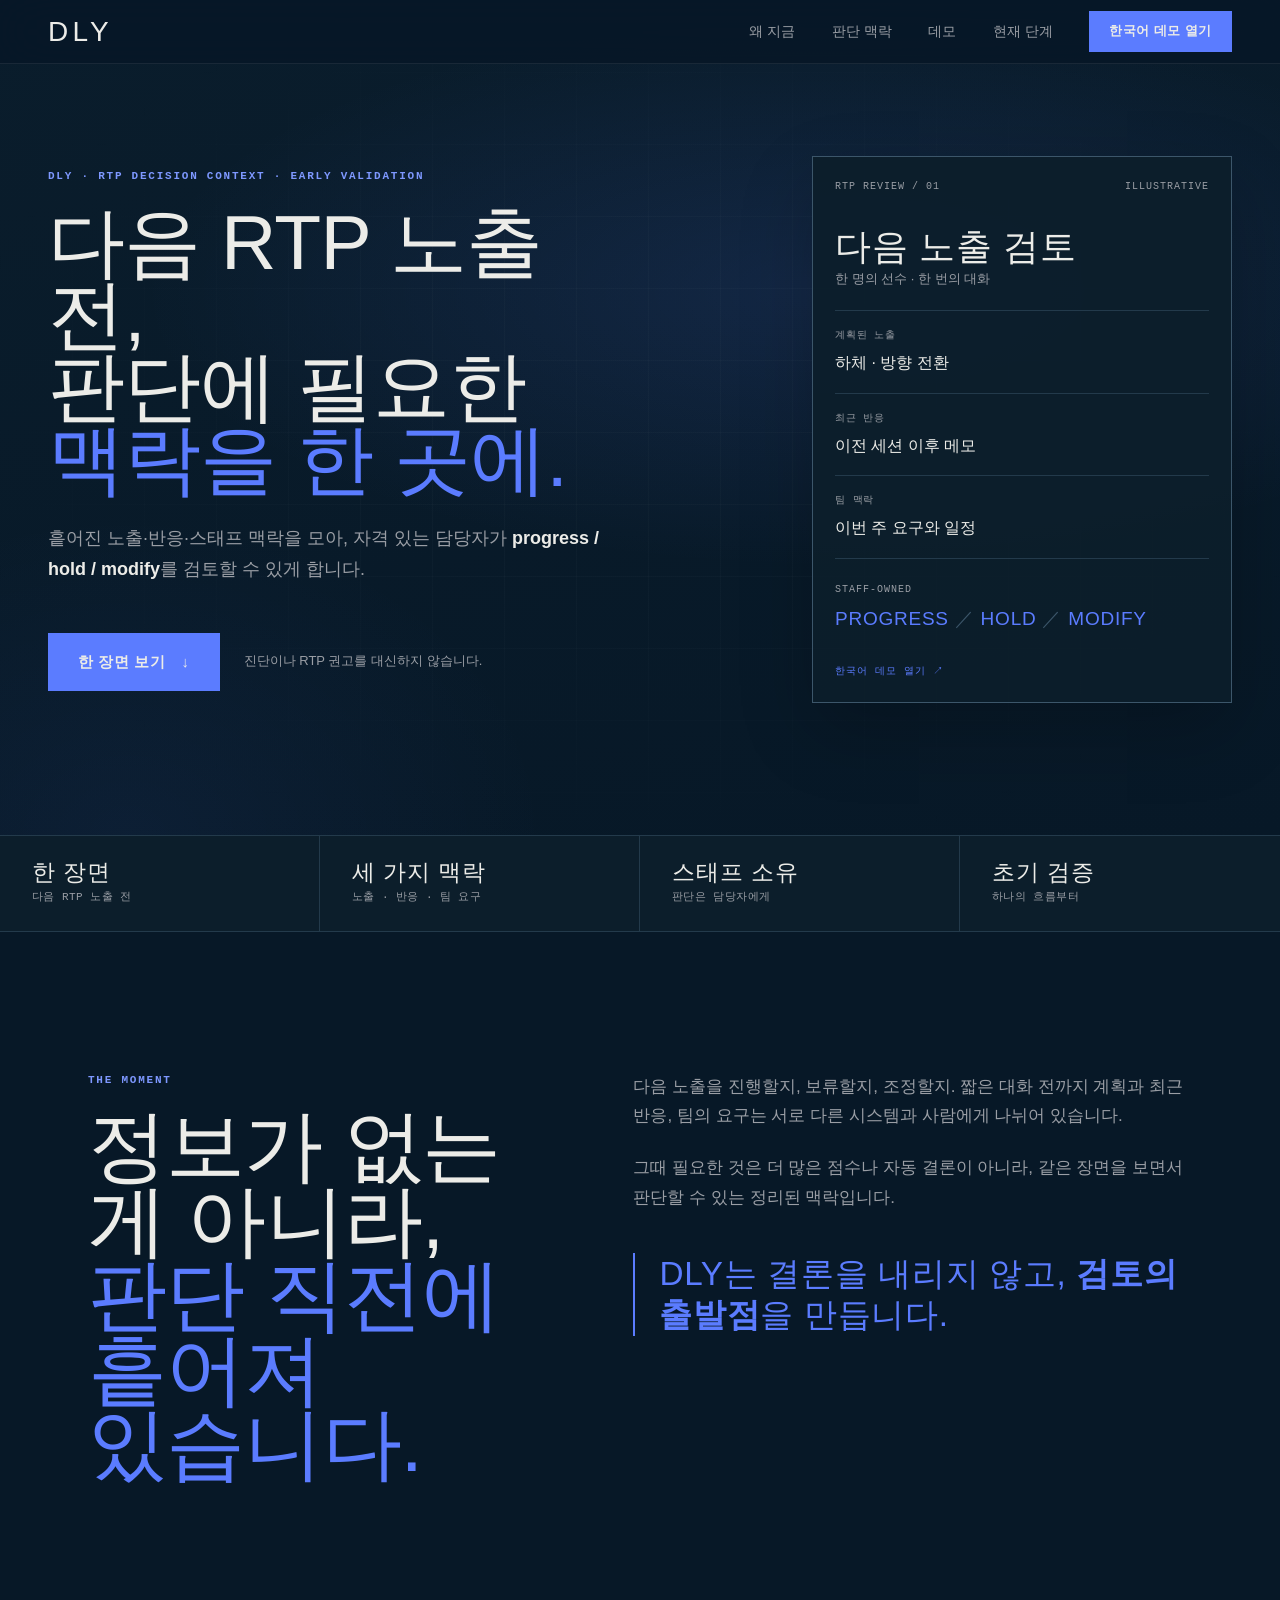
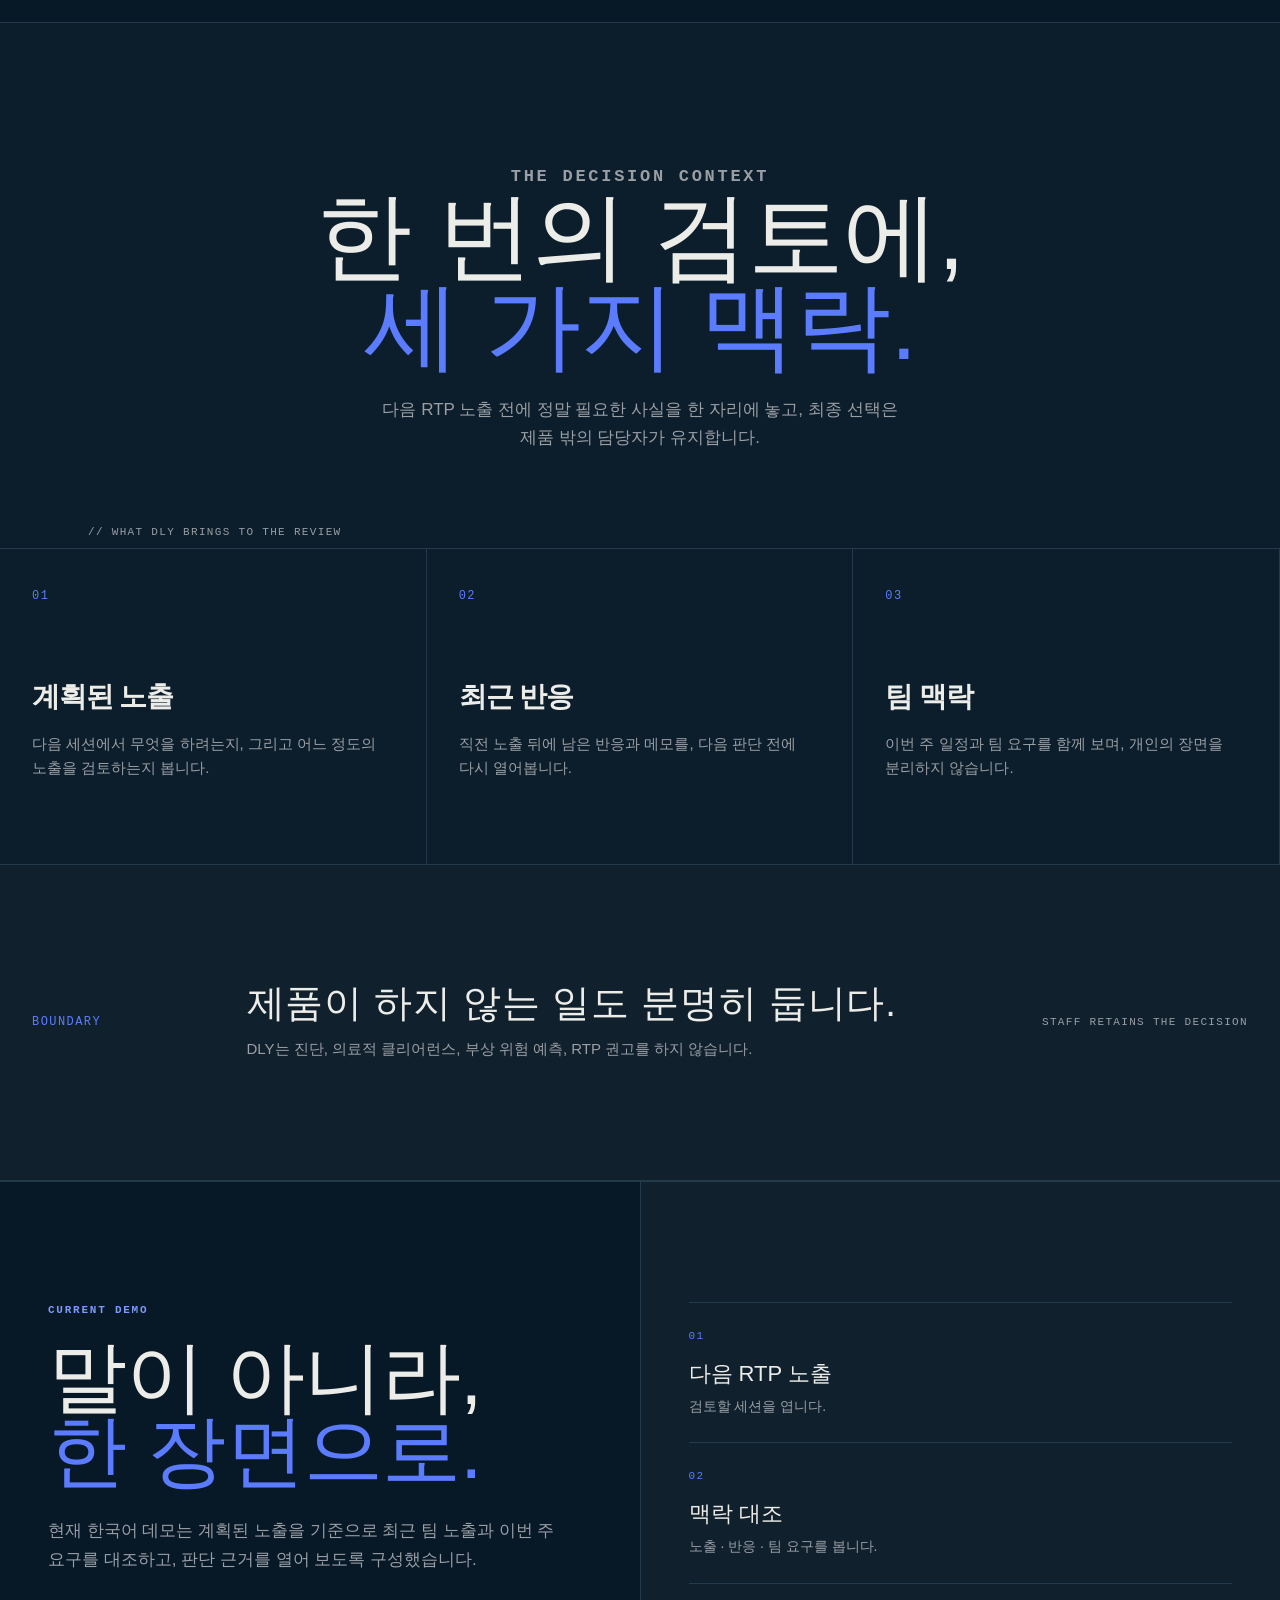
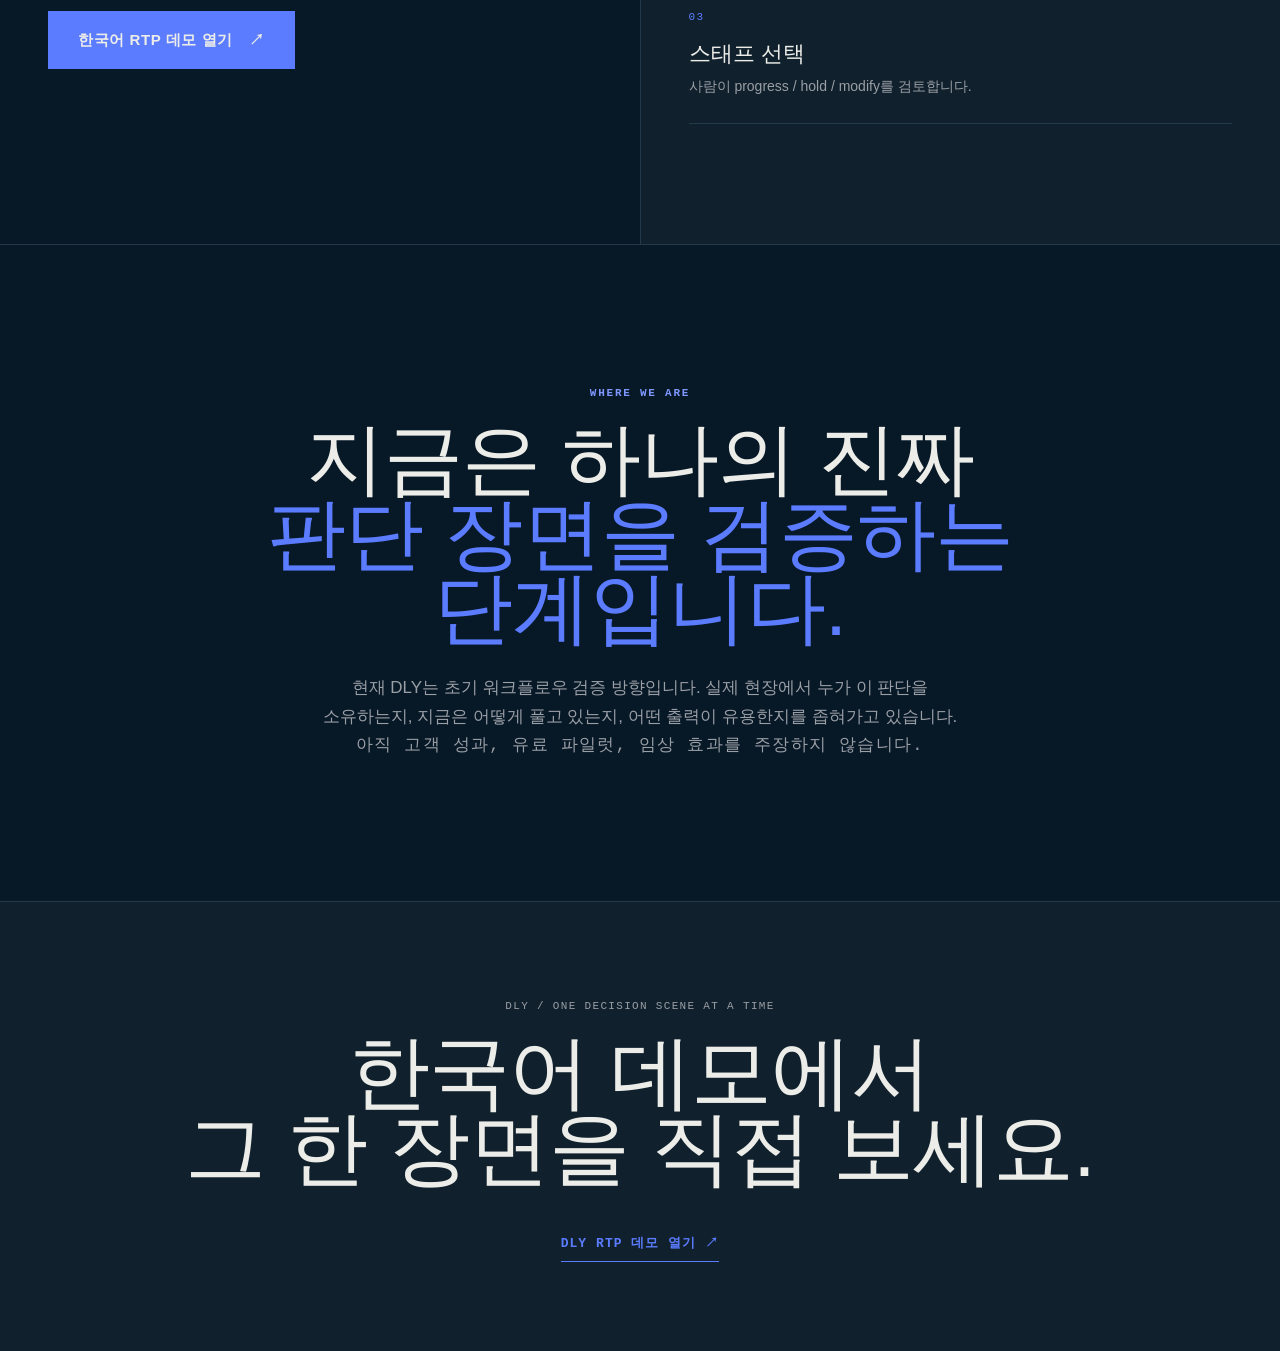
==== commit ae6b60c1: "Make DLY read as a complete decision story Constraint: Preserve DLY's Korean early-validation scope " ====
--- a/dly/index.html
+++ b/dly/index.html
@@ -4,44 +4,43 @@
     <meta charset="utf-8">
     <meta name="viewport" content="width=device-width, initial-scale=1">
     <meta name="theme-color" content="#071827">
+    <meta name="description" content="DLY는 스포츠 퍼포먼스와 RTP 팀이 다음 노출 전 판단에 필요한 맥락을 함께 검토하도록 돕는 초기 워크플로우 방향입니다.">
     <link rel="icon" href="data:,">
-    <meta name="description" content="DLY는 스포츠 퍼포먼스와 RTP 팀이 다음 노출 전 판단에 필요한 맥락을 함께 검토하도록 돕는 초기 워크플로우 방향입니다.">
     <title>DLY | 다음 RTP 노출 전, 판단 맥락을 한 곳에</title>
     <link rel="stylesheet" href="styles.css">
-    <style>.site-menu:focus{outline:none}</style>
+    <style>
+      body { word-break: keep-all; }
+      .mobile-break { display: none; }
+      @media (max-width: 600px) {
+        .mobile-break { display: block; }
+        .problem h2 { font-size: 38px; }
+        .stage h2 { font-size: 38px; }
+        footer h2 { font-size: 40px; }
+      }
+    </style>
   </head>
   <body>
-    <header class="site-header">
-      <a class="brand" href="#top" aria-label="DLY 소개 처음으로">DLY</a>
-      <button class="menu-toggle" type="button" aria-expanded="false" aria-controls="site-menu">
-        <span class="sr-only">메뉴 열기</span><span aria-hidden="true"></span><span aria-hidden="true"></span><span aria-hidden="true"></span>
-      </button>
+    <header class="nav">
+      <a class="nav-logo" href="#top" aria-label="DLY 소개 처음으로">DLY</a>
+      <nav class="nav-links" aria-label="주요 탐색"><a href="#why">왜 지금</a><a href="#context">판단 맥락</a><a href="#demo">데모</a><a href="#stage">현재 단계</a></nav>
+      <a class="nav-cta" href="https://sake303.github.io/dly-rtp-demo/?lang=ko" target="_blank" rel="noreferrer">한국어 데모 열기</a>
+      <button class="nav-burger" type="button" aria-expanded="false" aria-controls="mobile-menu"><span class="sr-only">메뉴 열기</span><span aria-hidden="true"></span><span aria-hidden="true"></span><span aria-hidden="true"></span></button>
+      <nav class="mobile-menu" id="mobile-menu" aria-label="모바일 탐색" aria-hidden="true" inert><a href="#why">왜 지금</a><a href="#context">판단 맥락</a><a href="#demo">데모</a><a href="#stage">현재 단계</a><a href="https://sake303.github.io/dly-rtp-demo/?lang=ko" target="_blank" rel="noreferrer">한국어 데모 열기 ↗</a></nav>
     </header>
-    <aside class="site-menu" id="site-menu" aria-label="페이지 탐색" aria-hidden="true" inert tabindex="-1">
-      <nav class="menu-links"><a href="#why">01 <span>왜 지금</span></a><a href="#demo">02 <span>데모에서 보는 것</span></a><a href="#stage">03 <span>현재 단계</span></a></nav>
-      <a class="menu-demo" href="https://sake303.github.io/dly-rtp-demo/?lang=ko" target="_blank" rel="noreferrer">한국어 RTP 데모 열기 <span>↗</span></a>
-    </aside>
     <main>
-
       <section class="hero" id="top" aria-labelledby="hero-title">
-        <p class="eyebrow">DLY · RTP DECISION CONTEXT · EARLY VALIDATION</p>
-        <div class="hero-grid"><div><h1 id="hero-title"><span>다음 RTP 노출 전,</span><span>판단에 필요한</span><span><em>맥락을</em> <b>한 곳에.</b></span></h1></div><div class="hero-side"><p>흩어진 노출·반응·스태프 맥락을 모아, 자격 있는 담당자가 <strong>progress / hold / modify</strong>를 검토할 수 있게 합니다.</p><a class="arrow-link" href="#why">DLY가 다루는 한 장면 <span>↓</span></a></div></div>
-        <div class="hero-rule"></div>
-        <p class="boundary">DLY는 진단, 의료적 클리어런스, 부상 위험 예측, RTP 권고를 하지 않습니다. 판단은 언제나 스태프에게 남습니다.</p>
+        <div class="hero-inner">
+          <div class="hero-content"><p class="eyebrow">DLY · RTP DECISION CONTEXT · EARLY VALIDATION</p><h1 id="hero-title">다음 RTP 노출 전,<br>판단에 필요한<br><em>맥락을 한 곳에.</em></h1><p class="hero-sub">흩어진 노출·반응·스태프 맥락을 모아, 자격 있는 담당자가 <strong>progress / hold / modify</strong>를 검토할 수 있게 합니다.</p><div class="hero-actions"><a class="button primary" href="#demo">한 장면 보기 <span>↓</span></a><p class="hero-note">진단이나 RTP 권고를 대신하지 않습니다.</p></div></div>
+          <a class="decision-board" href="https://sake303.github.io/dly-rtp-demo/?lang=ko" target="_blank" rel="noreferrer" aria-label="한국어 RTP 데모 열기"><div class="board-top"><span>RTP REVIEW / 01</span><span>ILLUSTRATIVE</span></div><div class="board-name"><strong>다음 노출 검토</strong><span>한 명의 선수 · 한 번의 대화</span></div><div class="board-rows"><div><span>계획된 노출</span><b>하체 · 방향 전환</b></div><div><span>최근 반응</span><b>이전 세션 이후 메모</b></div><div><span>팀 맥락</span><b>이번 주 요구와 일정</b></div></div><div class="board-decision"><span>STAFF-OWNED</span><strong>PROGRESS <i>／</i> HOLD <i>／</i> MODIFY</strong></div><p>한국어 데모 열기 ↗</p></a>
+        </div>
       </section>
-
-      <section class="statement" id="why" aria-labelledby="why-title"><p class="section-index">01 / THE MOMENT</p><div class="statement-grid"><h2 id="why-title"><span>현장에는 정보가</span><span>없는 게 아니라,</span><span>판단 직전에</span><span class="accent">흩어져 있습니다.</span></h2><p>다음 노출을 진행할지, 보류할지, 조정할지. 그 짧은 대화 전까지 계획과 최근 반응, 팀의 요구는 서로 다른 시스템과 사람에게 나뉘어 있습니다.</p></div></section>
-
-      <section class="decision" aria-labelledby="decision-title"><p class="section-index">02 / ONE REVIEW</p><div class="decision-heading"><h2 id="decision-title"><span>한 사람의 상태를</span><span>점수로 결론내리는</span><span>대신 같은 장면을</span><span>함께 보게 합니다.</span></h2><p>작은 워크플로우에서 시작합니다. 다음 RTP 노출 전에 필요한 사실과 맥락을 모으고, 선택권은 제품 밖의 담당자에게 유지합니다.</p></div><div class="evidence-grid" role="list" aria-label="DLY가 모으는 판단 맥락"><article class="evidence-card" role="listitem"><p class="card-number">01</p><h3>계획된 노출</h3><p>다음 세션에서 무엇을 하려는지</p><span class="card-line"></span></article><article class="evidence-card" role="listitem"><p class="card-number">02</p><h3>최근 반응</h3><p>직전 노출 이후 무엇이 달라졌는지</p><span class="card-line"></span></article><article class="evidence-card" role="listitem"><p class="card-number">03</p><h3>팀 맥락</h3><p>이번 주 팀 요구가 무엇인지</p><span class="card-line"></span></article></div><div class="staff-decision"><p>STAFF-OWNED DECISION</p><div aria-label="스태프가 직접 검토하는 선택지"><span>PROGRESS</span><i>／</i><span>HOLD</span><i>／</i><span>MODIFY</span></div></div></section>
-
-      <section class="demo-section" id="demo" aria-labelledby="demo-title"><div class="demo-labels"><p class="section-index">03 / CURRENT DEMO</p><p>한국어 데모 · Illustrative scenario</p></div><div class="demo-grid"><h2 id="demo-title"><span>말이 아니라</span><span class="accent">한 장면으로</span><span>보여드립니다.</span></h2><div class="demo-copy"><p>현재 데모는 계획된 노출을 기준으로 최근 팀 노출과 이번 주 요구를 대조하고, 판단 근거를 열어 보도록 구성했습니다.</p><a class="primary-link" href="https://sake303.github.io/dly-rtp-demo/?lang=ko" target="_blank" rel="noreferrer">한국어 RTP 데모 열기 <span>↗</span></a></div></div><div class="console" aria-label="데모에 포함된 흐름"><div><span>01</span><strong>계획된 RTP 노출</strong><p>검토할 다음 세션</p></div><div><span>02</span><strong>맥락 검토</strong><p>노출 · 반응 · 팀 요구</p></div><div><span>03</span><strong>스태프 선택</strong><p>제품이 아닌 사람이 결정</p></div></div></section>
-
-      <section class="scope" aria-labelledby="scope-title"><p class="section-index">04 / THE BOUNDARY</p><div class="scope-grid"><h2 id="scope-title"><span>DLY는</span><span>결론을 대신하지</span><span>않습니다.</span></h2><div class="scope-list"><p>DOES <strong>검토 가능한 판단 맥락을 남깁니다.</strong></p><p>DOES NOT <strong>진단하거나 의료적 결론을 내리지 않습니다.</strong></p><p>DOES NOT <strong>부상 위험을 예측하거나 RTP를 권고하지 않습니다.</strong></p></div></div></section>
-
-      <section class="stage" id="stage" aria-labelledby="stage-title"><p class="section-index">05 / WHERE WE ARE</p><div class="stage-grid"><h2 id="stage-title"><span>지금은 하나의</span><span>진짜 판단 장면을</span><span class="accent stage-accent">검증하는 단계입니다.</span></h2><div><p>현재 DLY는 초기 워크플로우 검증 방향입니다. 실제 현장에서 누가 이 판단을 소유하는지, 지금은 어떻게 풀고 있는지, 어떤 출력이 유용한지를 좁혀가고 있습니다.</p><p class="quiet">아직 고객 성과, 유료 파일럿, 임상 효과를 주장하지 않습니다.</p></div></div></section>
-
-      <footer><p class="footer-kicker">DLY / ONE DECISION SCENE AT A TIME</p><h2><span>한국어 데모에서</span><span>그 한 장면을</span><span>직접 보세요.</span></h2><a class="footer-cta" href="https://sake303.github.io/dly-rtp-demo/?lang=ko" target="_blank" rel="noreferrer">DLY RTP 데모 열기 <span>↗</span></a><p class="footer-note">Illustrative decision-context demo. Staff retains the decision.</p></footer>
+      <section class="stat-bar" aria-label="DLY 핵심 원칙"><div class="stat-bar-inner"><div><b>한 장면</b><span>다음 RTP 노출 전</span></div><div><b>세 가지 맥락</b><span>노출 · 반응 · 팀 요구</span></div><div><b>스태프 소유</b><span>판단은 담당자에게</span></div><div><b>초기 검증</b><span>하나의 흐름부터</span></div></div></section>
+      <section class="problem" id="why" aria-labelledby="why-title"><div class="problem-inner"><div class="problem-left"><p class="eyebrow">THE MOMENT</p><h2 id="why-title">정보가 없는 게 아니라,<br><em>판단 직전에 흩어져 있습니다.</em></h2></div><div class="problem-right"><p>다음 노출을 진행할지, 보류할지, 조정할지. 짧은 대화 전까지 계획과 최근 반응, 팀의 요구는 서로 다른 시스템과 사람에게 나뉘어 있습니다.</p><p>그때 필요한 것은 더 많은 점수나 자동 결론이 아니라, 같은 장면을 보면서 판단할 수 있는 정리된 맥락입니다.</p><div class="problem-callout">DLY는 결론을 내리지 않고, <strong>검토의 출발점</strong>을 만듭니다.</div></div></div></section>
+      <section class="product" id="context" aria-labelledby="context-title"><div class="product-header"><p class="eyebrow">THE DECISION CONTEXT</p><h2 id="context-title">한 번의 검토에,<br><em>세 가지 맥락.</em></h2><p>다음 RTP 노출 전에 정말 필요한 사실을 한 자리에 놓고, 최종 선택은 제품 밖의 담당자가 유지합니다.</p></div><p class="section-note">// WHAT DLY BRINGS TO THE REVIEW</p><div class="features"><article><span>01</span><h3>계획된 노출</h3><p>다음 세션에서 무엇을 하려는지, 그리고 어느 정도의 노출을 검토하는지 봅니다.</p></article><article><span>02</span><h3>최근 반응</h3><p>직전 노출 뒤에 남은 반응과 메모를, 다음 판단 전에 다시 열어봅니다.</p></article><article><span>03</span><h3>팀 맥락</h3><p>이번 주 일정과 팀 요구를 함께 보며, 개인의 장면을 분리하지 않습니다.</p></article><article class="feature-wide"><span>BOUNDARY</span><div><h3>제품이 하지 않는 일도 분명히 둡니다.</h3><p>DLY는 진단, 의료적 클리어런스, 부상 위험 예측, RTP 권고를 하지 않습니다.</p></div><b>STAFF RETAINS THE DECISION</b></article></div></section>
+      <section class="showcase" id="demo" aria-labelledby="demo-title"><div class="showcase-inner"><div class="showcase-copy"><p class="eyebrow">CURRENT DEMO</p><h2 id="demo-title">말이 아니라,<br><em>한 장면으로.</em></h2><p>현재 한국어 데모는 계획된 노출을 기준으로 최근 팀 노출과 이번 주 요구를 대조하고, 판단 근거를 열어 보도록 구성했습니다.</p><a class="button primary" href="https://sake303.github.io/dly-rtp-demo/?lang=ko" target="_blank" rel="noreferrer">한국어 RTP 데모 열기 <span>↗</span></a></div><div class="demo-flow" aria-label="데모 흐름"><div><span>01</span><strong>다음 RTP 노출</strong><p>검토할 세션을 엽니다.</p></div><div><span>02</span><strong>맥락 대조</strong><p>노출 · 반응 · 팀 요구를 봅니다.</p></div><div><span>03</span><strong>스태프 선택</strong><p>사람이 progress / hold / modify를 검토합니다.</p></div></div></div></section>
+      <section class="stage" id="stage" aria-labelledby="stage-title"><p class="eyebrow">WHERE WE ARE</p><h2 id="stage-title">지금은 하나의 진짜<br><em>판단 장면을<span class="mobile-break"><br></span> 검증하는 단계입니다.</em></h2><p>현재 DLY는 초기 워크플로우 검증 방향입니다. 실제 현장에서 누가 이 판단을 소유하는지, 지금은 어떻게 풀고 있는지, 어떤 출력이 유용한지를 좁혀가고 있습니다.</p><p class="stage-note">아직 고객 성과, 유료 파일럿, 임상 효과를 주장하지 않습니다.</p></section>
     </main>
+    <footer><p>DLY / ONE DECISION SCENE AT A TIME</p><h2>한국어 데모에서<br>그 한 장면을<span class="mobile-break"><br></span> 직접 보세요.</h2><a href="https://sake303.github.io/dly-rtp-demo/?lang=ko" target="_blank" rel="noreferrer">DLY RTP 데모 열기 ↗</a></footer>
     <script src="script.js"></script>
   </body>
 </html>
--- a/dly/styles.css
+++ b/dly/styles.css
@@ -1 +1 @@
-:root{--ink:#ecece8;--canvas:#071827;--surface:#0c1e2b;--raised:#10212d;--muted:#9a9ea5;--rule:#233a4b;--rule-strong:#3c566a;--accent:#5b7cff;--gutter:48px}*{box-sizing:border-box}html{scroll-behavior:smooth;background:var(--canvas)}body{margin:0;background:var(--canvas);color:var(--ink);font:16px/1.6 Arial,"Noto Sans KR",sans-serif}body.menu-open{overflow:hidden}a{color:inherit;text-decoration:none}a:focus-visible,button:focus-visible{outline:2px solid var(--accent);outline-offset:4px}.sr-only{position:absolute;width:1px;height:1px;padding:0;margin:-1px;overflow:hidden;clip:rect(0,0,0,0);white-space:nowrap;border:0}.brand,h1,h2,.staff-decision div{font-family:Impact,"Arial Narrow","Noto Sans KR",sans-serif;font-weight:400}.site-header{position:fixed;inset:0 0 auto;z-index:20;height:126px;display:flex;align-items:center;justify-content:space-between;padding:0 28px 0 32px;border-top:2px solid var(--rule);border-bottom:1px solid var(--rule);background:rgb(7 24 39/.96);backdrop-filter:blur(14px)}.brand{font-size:36px;letter-spacing:.16em;line-height:1}.menu-toggle,.menu-close{appearance:none;cursor:pointer;background:transparent;color:var(--ink)}.menu-toggle{position:relative;width:88px;height:88px;display:grid;align-content:center;justify-items:center;gap:9px;padding:0;border:1px solid var(--rule-strong)}.menu-toggle>span:not(.sr-only){display:block;width:48px;height:4px;background:currentColor;transition:transform .2s ease,opacity .2s ease}.menu-open .menu-toggle>span:nth-child(2){transform:translateY(13px) rotate(45deg)}.menu-open .menu-toggle>span:nth-child(3){opacity:0}.menu-open .menu-toggle>span:nth-child(4){transform:translateY(-13px) rotate(-45deg)}.site-menu{position:fixed;z-index:15;inset:0;display:flex;min-height:100dvh;flex-direction:column;padding:154px 32px 32px;background:var(--surface);opacity:0;pointer-events:none;transform:translateY(-12px);transition:opacity .2s ease,transform .2s ease}.menu-open .site-menu{opacity:1;pointer-events:auto;transform:none}.menu-topline{position:absolute;top:0;left:0;right:0;height:126px;display:flex;align-items:center;justify-content:space-between;padding:0 28px 0 32px;border-top:2px solid var(--rule);border-bottom:1px solid var(--rule)}.menu-topline p{margin:0;color:var(--muted);font:11px/1.6 Consolas,monospace;letter-spacing:.12em}.menu-close{width:88px;height:88px;border:1px solid var(--rule-strong);position:relative}.menu-close>span:not(.sr-only){position:absolute;top:41px;left:19px;width:48px;height:4px;background:var(--ink)}.menu-close>span:nth-child(2){transform:rotate(45deg)}.menu-close>span:nth-child(3){transform:rotate(-45deg)}.menu-links{display:grid;border-top:1px solid var(--rule)}.menu-links a{display:flex;align-items:baseline;gap:24px;padding:18px 0;border-bottom:1px solid var(--rule);color:var(--muted);font:12px/1.5 Consolas,monospace;letter-spacing:.08em}.menu-links a span{color:var(--ink);font:400 clamp(40px,6vw,76px)/.98 Impact,"Arial Narrow","Noto Sans KR",sans-serif;letter-spacing:-.02em}.menu-links a:hover span{color:var(--accent)}.menu-demo{display:inline-flex;gap:20px;align-items:center;align-self:flex-start;margin-top:auto;border-bottom:1px solid var(--accent);padding-bottom:9px;color:var(--accent);font:13px/1.6 Consolas,monospace;letter-spacing:.06em}.menu-demo span{font-size:19px}section,footer{padding:96px var(--gutter);border-bottom:1px solid var(--rule)}.hero{min-height:800px;padding-top:214px;display:flex;flex-direction:column;justify-content:space-between}.eyebrow,.section-index,.card-number,.staff-decision>p,.footer-kicker,.demo-labels p:last-child{margin:0;color:var(--muted);font:11px/1.6 Consolas,monospace;letter-spacing:.1em}.hero-grid{display:grid;grid-template-columns:minmax(0,1.45fr) minmax(260px,.55fr);align-items:end;gap:64px}h1,h2,h3,p{margin-top:0}p{word-break:keep-all;overflow-wrap:normal}h1,h2{letter-spacing:-.025em;line-height:.94}h1{margin:0;max-width:950px;font-size:clamp(70px,8.15vw,116px)}h1 span,h2 span{display:block;white-space:nowrap}h1 em{font-style:normal}h1 b,.accent{color:var(--accent);font-weight:400}.hero-side{max-width:350px;padding-bottom:10px}.hero-side p{margin-bottom:36px}.hero-side strong{color:var(--accent)}.arrow-link,.primary-link{display:inline-flex;gap:16px;align-items:center;border-bottom:1px solid var(--rule);padding-bottom:9px;font:12px/1.6 Consolas,monospace;letter-spacing:.06em}.arrow-link:hover,.primary-link:hover{color:var(--accent)}.hero-rule{height:1px;margin:72px 0 20px;background:var(--rule)}.boundary{max-width:620px;margin:0;color:var(--muted);font-size:13px}.section-index{margin-bottom:64px}.statement{min-height:790px}.statement-grid,.scope-grid,.stage-grid{display:grid;grid-template-columns:1.25fr .75fr;gap:8vw}.statement h2{margin:0;font-size:clamp(66px,7.2vw,104px)}.statement-grid>p{align-self:end;max-width:360px;margin:0 0 10px}.decision{padding-bottom:0}.decision-heading{display:grid;grid-template-columns:1.15fr .55fr;gap:8vw;align-items:end;margin-bottom:80px}.decision h2,.demo-section h2,.scope h2,.stage h2,footer h2{margin:0;font-size:clamp(58px,6.5vw,94px)}.decision-heading>p{max-width:370px;margin:0;color:var(--muted)}.evidence-grid{display:grid;grid-template-columns:repeat(3,1fr);border-top:1px solid var(--rule)}.evidence-card{position:relative;min-height:310px;padding:24px 24px 28px 0;border-right:1px solid var(--rule)}.evidence-card:not(:first-child){padding-left:24px}.evidence-card:last-child{border-right:0}.evidence-card h3{margin:72px 0 8px;font-size:25px;font-weight:500;letter-spacing:-.04em}.evidence-card>p:not(.card-number),.console p,.quiet{color:var(--muted);font-size:14px}.card-line{position:absolute;bottom:0;left:0;width:23%;height:6px;background:var(--accent)}.staff-decision{display:flex;align-items:center;justify-content:space-between;padding:24px 0;border-top:1px solid var(--rule)}.staff-decision div{font-size:34px;letter-spacing:.04em}.staff-decision i{margin:0 12px;color:var(--rule);font-family:Arial;font-style:normal}.demo-section{background:var(--surface)}.demo-labels{display:flex;justify-content:space-between;margin-bottom:64px}.demo-grid{display:grid;grid-template-columns:1fr .65fr;gap:10vw;align-items:end}.demo-copy{max-width:360px}.primary-link{margin-top:22px;border-color:var(--accent);color:var(--accent)}.console{display:grid;grid-template-columns:repeat(3,1fr);margin-top:84px;border:1px solid var(--rule-strong);background:var(--raised)}.console div{min-height:175px;padding:24px;border-right:1px solid var(--rule)}.console div:last-child{border-right:0}.console span{display:block;margin-bottom:44px;color:var(--accent);font:11px/1.6 Consolas,monospace}.console strong{display:block;font-size:18px;font-weight:500}.scope,.stage{min-height:610px}.scope-list{padding-top:12px}.scope-list p{margin:0;padding:18px 0;border-top:1px solid var(--rule);color:var(--muted);font:11px/1.6 Consolas,monospace;letter-spacing:.04em}.scope-list strong{display:block;margin-top:6px;color:var(--ink);font:400 16px/1.6 Arial,"Noto Sans KR",sans-serif;letter-spacing:0}.stage-grid>div{align-self:end;max-width:370px}.stage-grid>div>p{color:var(--ink)}footer{display:flex;min-height:700px;flex-direction:column;align-items:flex-start;justify-content:center;border-top:6px solid var(--accent);border-bottom:0;padding-top:116px;background:var(--raised)}.footer-kicker{margin-bottom:42px}.footer-cta{margin-top:56px;border-color:var(--accent);color:var(--accent);font:13px/1.6 Consolas,monospace}.footer-note{margin:44px 0 0;color:var(--muted);font:10px/1.6 Consolas,monospace;letter-spacing:.05em}@media(max-width:900px){:root{--gutter:20px}.site-header{height:96px;padding:0 20px}.menu-toggle{width:64px;height:64px}.menu-toggle>span:not(.sr-only){width:36px;height:3px;gap:7px}.menu-open .menu-toggle>span:nth-child(2){transform:translateY(10px) rotate(45deg)}.menu-open .menu-toggle>span:nth-child(4){transform:translateY(-10px) rotate(-45deg)}.site-menu{padding:120px 20px 20px}.menu-topline{height:96px;padding:0 20px}.menu-topline p{font-size:10px}.menu-close{width:64px;height:64px}.menu-close>span:not(.sr-only){top:30px;left:13px;width:36px;height:3px}.hero{min-height:690px;padding-top:172px}.hero-grid,.statement-grid,.decision-heading,.demo-grid,.scope-grid,.stage-grid{grid-template-columns:1fr;gap:40px}.hero-side,.statement-grid>p,.decision-heading>p,.demo-copy,.stage-grid>div{max-width:560px}.statement{min-height:650px}.section-index{margin-bottom:44px}.statement-grid>p{align-self:start}.evidence-grid{grid-template-columns:repeat(2,1fr)}.evidence-card{min-height:270px}.evidence-card:nth-child(2){border-right:0}.evidence-card:nth-child(3){grid-column:1/-1;border-top:1px solid var(--rule)}}@media(max-width:600px){h1,h2,.decision h2,.demo-section h2,.scope h2,.stage h2,footer h2,.statement h2{font-size:44px;line-height:.96;letter-spacing:-.04em}h1 span,h2 span{white-space:normal;word-break:keep-all}.stage-accent{font-size:40px;white-space:nowrap}.hero{min-height:640px}.hero-grid{gap:32px}.hero-rule{margin:52px 0 18px}.statement,.scope,.stage{min-height:auto}.evidence-grid,.console{grid-template-columns:1fr}.evidence-card,.evidence-card:not(:first-child),.console div{padding:24px 0;border-right:0;border-bottom:1px solid var(--rule)}.evidence-card:last-child,.console div:last-child{border-bottom:0}.evidence-card h3{margin-top:42px}.staff-decision{display:block}.staff-decision div{margin-top:16px;font-size:25px;line-height:1.25}.staff-decision i{margin:0 5px}.demo-labels{flex-direction:column;align-items:flex-start;gap:8px;margin-bottom:40px}.console{margin-top:56px}footer{min-height:620px}}@media(prefers-reduced-motion:reduce){html{scroll-behavior:auto}.site-menu,.menu-toggle>span:not(.sr-only){transition:none}}
+:root{--canvas:#071827;--surface:#0c1e2b;--raised:#10212d;--ink:#ecece8;--muted:#9a9ea5;--rule:#233a4b;--rule-strong:#3c566a;--accent:#5b7cff;--accent-bright:#7e98ff;--gutter:48px;--page:1240px;--sans:Arial,"Noto Sans KR",sans-serif;--display:Impact,"Arial Narrow","Noto Sans KR",sans-serif;--mono:Consolas,"SFMono-Regular",monospace}*{box-sizing:border-box}html{scroll-behavior:smooth;background:var(--canvas)}body{margin:0;background:var(--canvas);color:var(--ink);font:16px/1.6 var(--sans)}a{color:inherit;text-decoration:none}a:focus-visible,button:focus-visible{outline:2px solid var(--accent-bright);outline-offset:4px}.sr-only{position:absolute;width:1px;height:1px;overflow:hidden;clip:rect(0,0,0,0);white-space:nowrap}.nav{position:fixed;z-index:20;top:0;right:0;left:0;height:64px;display:flex;align-items:center;padding:0 var(--gutter);border-bottom:1px solid color-mix(in srgb,var(--ink) 8%,transparent);background:rgb(7 24 39/.9);backdrop-filter:blur(24px)}.nav-logo{font:400 28px/1 var(--display);letter-spacing:.15em}.nav-links{display:flex;gap:36px;margin-left:auto}.nav-links a{color:var(--muted);font-size:14px;font-weight:500;letter-spacing:.01em;transition:color .15s}.nav-links a:hover{color:var(--ink)}.nav-cta,.button{display:inline-flex;align-items:center;gap:16px;background:var(--accent);color:var(--ink);font-size:13px;font-weight:700;letter-spacing:.04em;padding:10px 20px;transition:background .15s,transform .15s}.nav-cta{margin-left:36px}.nav-cta:hover,.button:hover{background:var(--accent-bright);transform:translateY(-1px)}.nav-burger,.mobile-menu{display:none}.hero{position:relative;min-height:calc(100vh - 64px);display:flex;align-items:center;overflow:hidden;border-bottom:1px solid var(--rule);padding:120px var(--gutter) 96px}.hero:before{position:absolute;inset:0;content:"";background:radial-gradient(90% 55% at 65% 35%,rgb(91 124 255/.13),transparent 60%),radial-gradient(60% 70% at 10% 100%,rgb(91 124 255/.06),transparent 55%),linear-gradient(170deg,#0a1d2c 0%,var(--canvas) 100%)}.hero:after{position:absolute;inset:0;content:"";background-image:linear-gradient(rgb(236 236 232/.025) 1px,transparent 1px),linear-gradient(90deg,rgb(236 236 232/.025) 1px,transparent 1px);background-size:72px 72px;mask-image:radial-gradient(black 30%,transparent 80%)}.hero-inner{position:relative;z-index:1;width:100%;max-width:var(--page);display:grid;grid-template-columns:1.06fr .94fr;gap:64px;align-items:center;margin:auto}.hero-content{max-width:650px}.eyebrow{margin:0 0 20px;color:var(--accent-bright);font:600 11px/1.6 var(--mono);letter-spacing:.16em}.hero h1,h2,footer h2{margin:0;color:var(--ink);font-family:var(--display);font-weight:400;letter-spacing:-.01em;line-height:.94}.hero h1{margin-bottom:28px;font-size:clamp(60px,6vw,92px)}h2{font-size:clamp(52px,6.2vw,88px)}em{color:var(--accent);font-style:normal}.hero-sub{max-width:560px;margin:0 0 48px;color:var(--muted);font-size:18px;line-height:1.72}.hero-sub strong{color:var(--ink)}.hero-actions{display:flex;flex-wrap:wrap;align-items:center;gap:16px}.button{font-size:15px;padding:17px 30px}.hero-note{margin:0 0 0 8px;color:var(--muted);font-size:13px}.decision-board{justify-self:end;width:min(420px,100%);padding:22px;border:1px solid var(--rule-strong);background:rgb(12 30 43/.94);box-shadow:0 28px 70px rgb(0 0 0/.2);transition:border-color .15s,transform .15s}.decision-board:hover{border-color:var(--accent);transform:translateY(-3px)}.board-top,.board-decision,.decision-board>p{display:flex;justify-content:space-between;margin:0;color:var(--muted);font:10px/1.6 var(--mono);letter-spacing:.1em}.board-name{display:grid;gap:4px;padding:34px 0 20px;border-bottom:1px solid var(--rule)}.board-name strong{font:400 36px/1 var(--display);letter-spacing:.02em}.board-name span{color:var(--muted);font-size:13px}.board-rows>div{display:grid;gap:6px;padding:17px 0;border-bottom:1px solid var(--rule)}.board-rows span{color:var(--muted);font:10px/1.6 var(--mono);letter-spacing:.08em}.board-rows b{font-size:16px;font-weight:500}.board-decision{display:grid;gap:10px;padding-top:23px}.board-decision strong{color:var(--accent);font:400 19px/1.15 var(--display);letter-spacing:.04em}.board-decision i{color:var(--rule-strong);font-style:normal}.decision-board>p{margin-top:34px;color:var(--accent);justify-content:flex-start}.stat-bar{border-bottom:1px solid var(--rule);background:var(--surface)}.stat-bar-inner{display:grid;grid-template-columns:repeat(4,1fr);max-width:1400px;margin:auto}.stat-bar-inner>div{display:grid;gap:5px;padding:25px 32px;border-right:1px solid var(--rule)}.stat-bar-inner>div:last-child{border:0}.stat-bar b{font:400 23px/1 var(--display);letter-spacing:.04em}.stat-bar span{color:var(--muted);font:11px/1.5 var(--mono);letter-spacing:.04em}.problem{border-bottom:1px solid var(--rule)}.problem-inner{display:grid;grid-template-columns:1fr 1.2fr;gap:80px;max-width:1200px;margin:auto;padding:140px var(--gutter)}.problem-right p{margin:0 0 22px;color:var(--muted);font-size:17px;line-height:1.75}.problem-callout{margin-top:40px;border-left:2px solid var(--accent);padding-left:24px;color:var(--accent);font:400 clamp(24px,2.6vw,34px)/1.25 var(--display);letter-spacing:.02em}.product{border-bottom:1px solid var(--rule);background:var(--surface)}.product-header{max-width:1200px;margin:auto;padding:140px var(--gutter) 72px;text-align:center}.product-header h2{margin-bottom:24px;font-size:clamp(60px,7.5vw,108px)}.product-header p{max-width:520px;margin:auto;color:var(--muted);font-size:17px;line-height:1.65}.section-note{max-width:1200px;margin:0 auto;padding:0 var(--gutter) 8px;color:var(--muted);font:11px/1.5 var(--mono);letter-spacing:.12em}.features{display:grid;grid-template-columns:repeat(3,1fr);border-top:1px solid var(--rule)}.features article{min-height:316px;padding:32px;border-right:1px solid var(--rule);border-bottom:1px solid var(--rule)}.features article:last-child{border-right:0}.features article>span{color:var(--accent);font:12px/1.6 var(--mono);letter-spacing:.12em}.features h3{margin:68px 0 12px;font-size:28px;letter-spacing:-.04em}.features p{margin:0;color:var(--muted);font-size:15px;line-height:1.65}.feature-wide{grid-column:1/-1;display:flex;align-items:center;justify-content:space-between;gap:48px;background:var(--raised)!important}.feature-wide h3{margin:0 0 14px;font:400 clamp(30px,3vw,42px)/1.05 var(--display);letter-spacing:.02em}.feature-wide b{flex:none;color:var(--muted);font:11px/1.6 var(--mono);letter-spacing:.12em}.showcase{border-bottom:1px solid var(--rule)}.showcase-inner{display:grid;grid-template-columns:1fr 1fr;max-width:1400px;margin:auto;gap:1px;background:var(--rule)}.showcase-copy,.demo-flow{padding:120px var(--gutter);background:var(--canvas)}.showcase-copy h2{margin-bottom:28px}.showcase-copy>p:not(.eyebrow){max-width:520px;margin:0 0 36px;color:var(--muted);font-size:17px;line-height:1.7}.demo-flow{display:grid;align-content:center;gap:0;background:var(--raised)}.demo-flow>div{padding:25px 0;border-top:1px solid var(--rule)}.demo-flow>div:last-child{border-bottom:1px solid var(--rule)}.demo-flow span{display:block;margin-bottom:10px;color:var(--accent);font:11px/1.6 var(--mono);letter-spacing:.12em}.demo-flow strong{font-size:22px;font-weight:500}.demo-flow p{margin:4px 0 0;color:var(--muted);font-size:14px}.stage{padding:140px var(--gutter);border-bottom:1px solid var(--rule);text-align:center}.stage h2{max-width:1100px;margin:0 auto 28px}.stage>p:not(.eyebrow){max-width:650px;margin:0 auto;color:var(--muted);font-size:17px;line-height:1.7}.stage .stage-note{margin-top:32px;font:11px/1.6 var(--mono);letter-spacing:.08em}footer{padding:96px var(--gutter);background:var(--raised);text-align:center}footer p{margin:0 0 20px;color:var(--muted);font:11px/1.6 var(--mono);letter-spacing:.12em}footer h2{margin-bottom:42px;font-size:clamp(52px,6.3vw,90px)}footer a{border-bottom:1px solid var(--accent);padding-bottom:10px;color:var(--accent);font:600 13px/1.6 var(--mono);letter-spacing:.08em}@media(max-width:900px){:root{--gutter:24px}.nav{padding:0 var(--gutter)}.nav-links,.nav-cta{display:none}.nav-burger{display:block;position:relative;width:44px;height:44px;margin-left:auto;border:1px solid var(--rule-strong);background:transparent;color:var(--ink);cursor:pointer}.nav-burger>span:not(.sr-only){position:absolute;right:9px;left:9px;height:2px;background:currentColor;transition:transform .25s,opacity .2s,top .25s}.nav-burger>span:nth-child(2){top:12px}.nav-burger>span:nth-child(3){top:20px}.nav-burger>span:nth-child(4){top:28px}.nav-burger.open>span:nth-child(2){top:20px;transform:rotate(45deg)}.nav-burger.open>span:nth-child(3){opacity:0}.nav-burger.open>span:nth-child(4){top:20px;transform:rotate(-45deg)}.mobile-menu{position:absolute;top:64px;right:0;left:0;display:none;flex-direction:column;padding:8px 0;border-bottom:1px solid var(--rule);background:var(--canvas);box-shadow:0 8px 32px rgb(0 0 0/.35)}.mobile-menu.open{display:flex}.mobile-menu a{padding:16px var(--gutter);border-bottom:1px solid var(--rule);font-size:15px;font-weight:500}.mobile-menu a:last-child{border:0;color:var(--accent)}.hero{padding-top:120px}.hero-inner,.problem-inner,.showcase-inner{grid-template-columns:1fr;gap:48px}.hero-content{max-width:700px}.decision-board{justify-self:start}.stat-bar-inner{grid-template-columns:repeat(2,1fr)}.stat-bar-inner>div:nth-child(2){border-right:0}.stat-bar-inner>div:nth-child(-n+2){border-bottom:1px solid var(--rule)}.problem-inner{padding:104px var(--gutter)}.product-header{padding-top:104px}.features{grid-template-columns:repeat(2,1fr)}.features article:nth-child(2){border-right:0}.features article:nth-child(3){grid-column:1/-1;border-right:0}.feature-wide{grid-column:1/-1}.showcase-copy,.demo-flow{padding:96px var(--gutter)}.stage{padding:104px var(--gutter)}}@media(max-width:600px){:root{--gutter:20px}.hero{min-height:auto;padding-top:120px;padding-bottom:72px}.hero h1{font-size:52px}.hero-sub{font-size:16px}.hero-note{width:100%;margin:4px 0 0;font-size:12px}.decision-board{padding:18px}.board-name strong{font-size:30px}.stat-bar-inner>div{padding:22px 20px}.stat-bar b{font-size:20px}.problem-inner{padding:80px var(--gutter);gap:48px}.problem-right p,.showcase-copy>p:not(.eyebrow),.stage>p:not(.eyebrow){font-size:16px}.product-header{padding:80px var(--gutter) 48px}.product-header h2,h2{font-size:48px}.section-note{padding:0 var(--gutter) 8px}.features{grid-template-columns:1fr}.features article,.features article:nth-child(2),.features article:nth-child(3){grid-column:auto;border-right:0}.features article{min-height:0;padding:28px var(--gutter)}.features h3{margin-top:36px}.feature-wide{display:grid;gap:24px}.showcase-copy,.demo-flow{padding:80px var(--gutter)}.stage{padding:80px var(--gutter)}.stage h2{font-size:46px}footer{padding:80px var(--gutter)}}@media(prefers-reduced-motion:reduce){html{scroll-behavior:auto}.nav-cta,.button,.decision-board,.nav-burger>span:not(.sr-only){transition:none}}
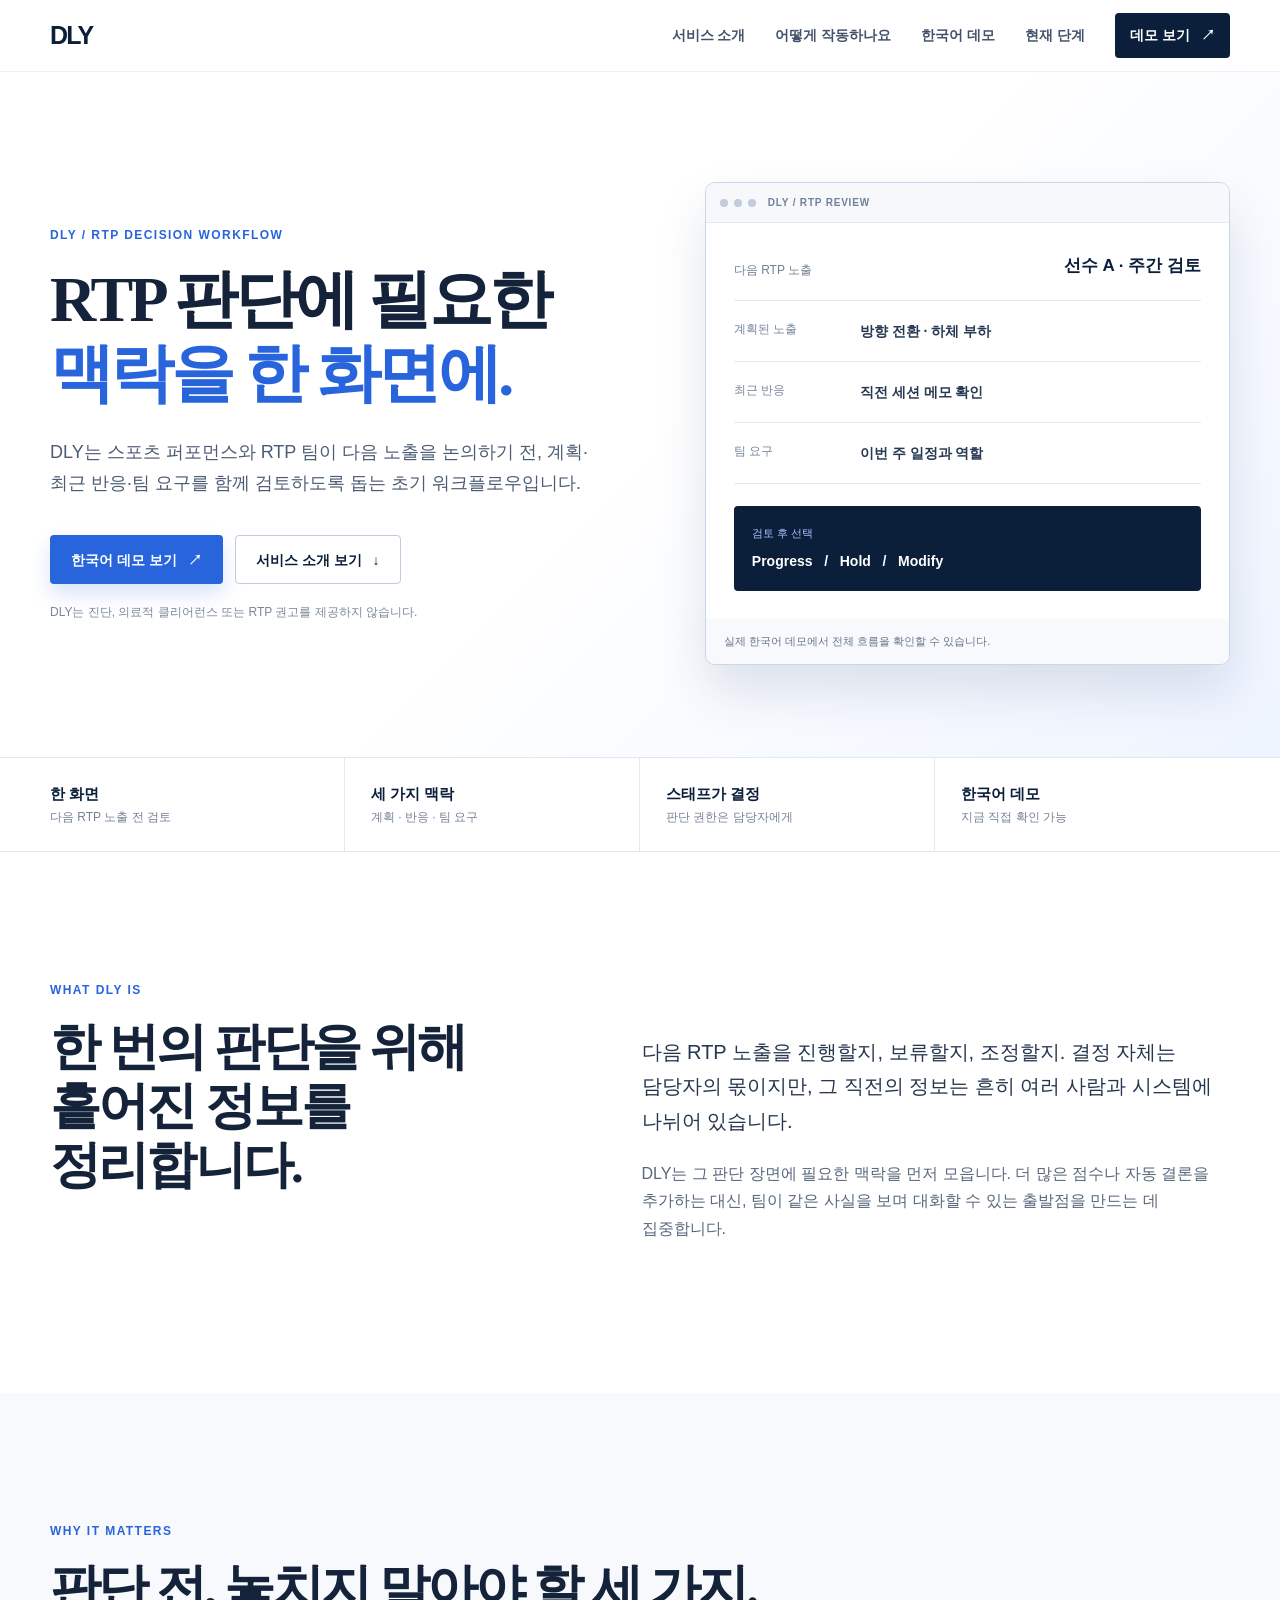
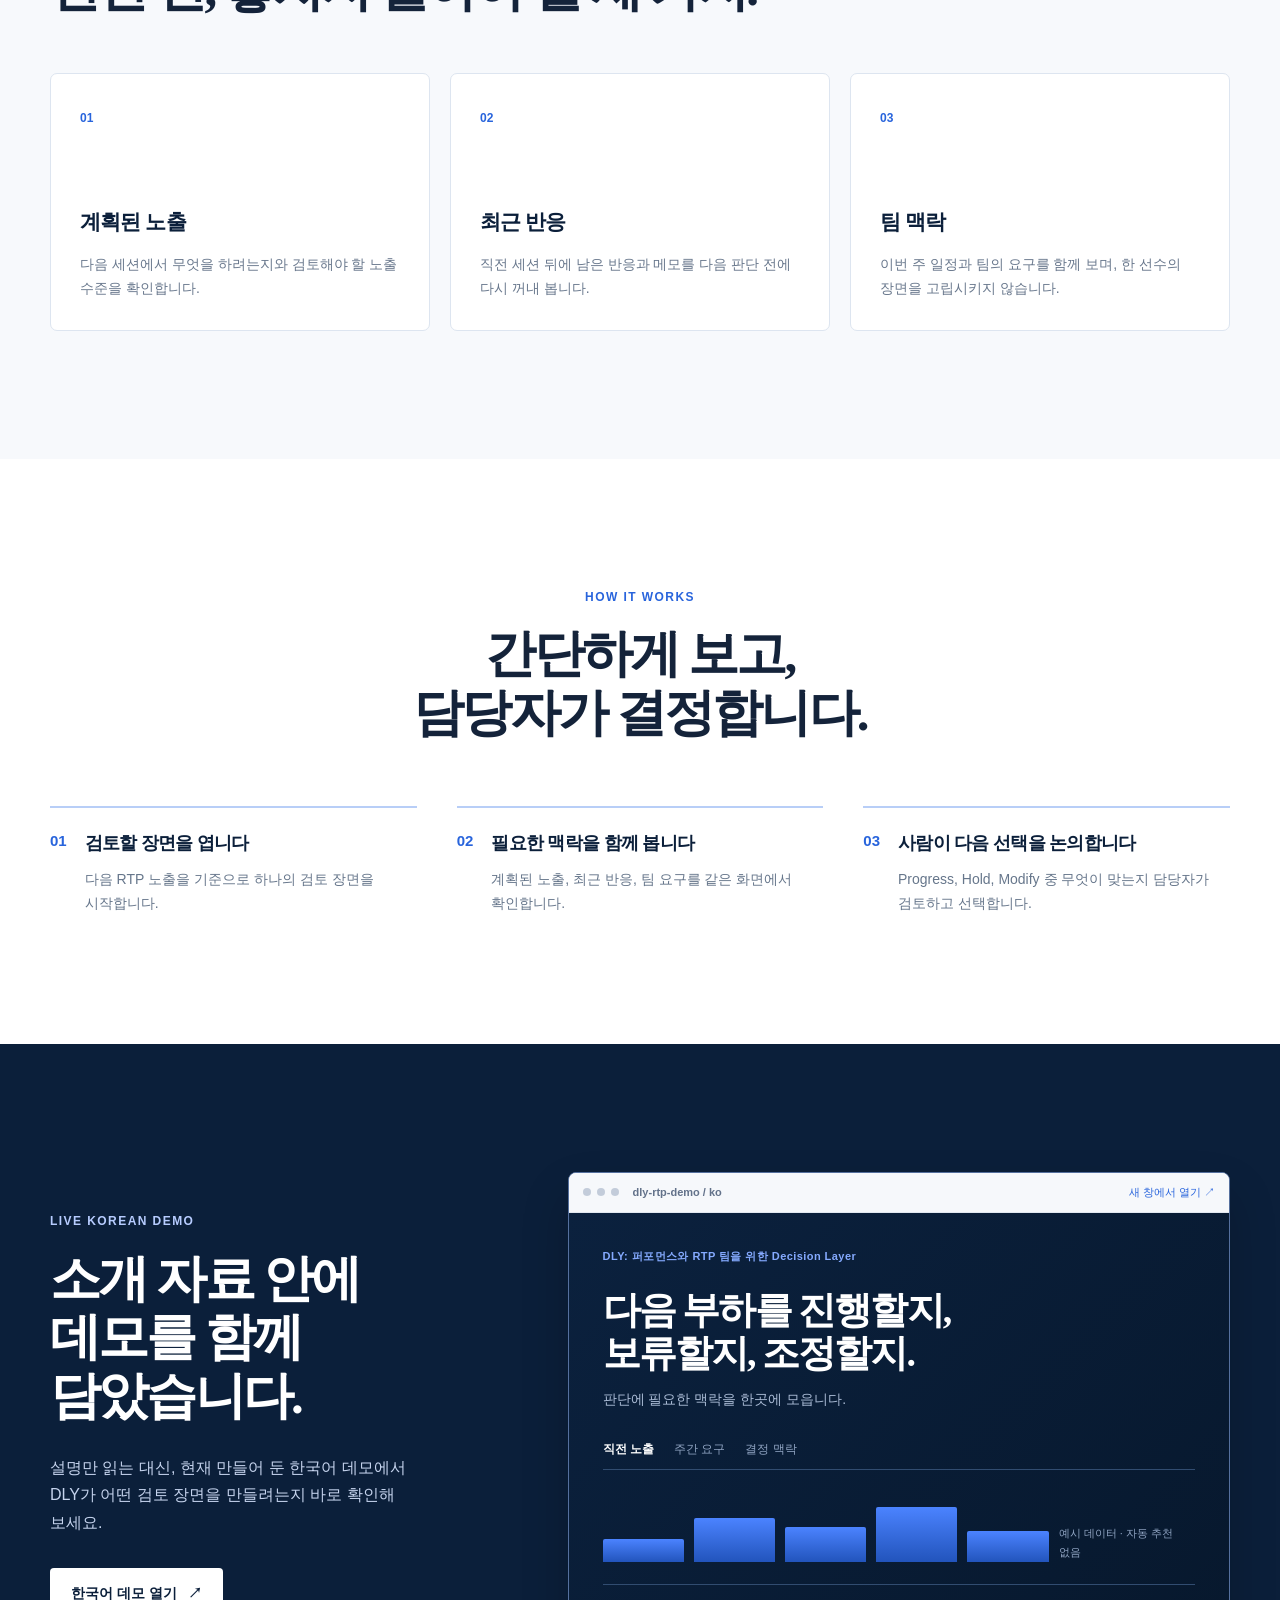
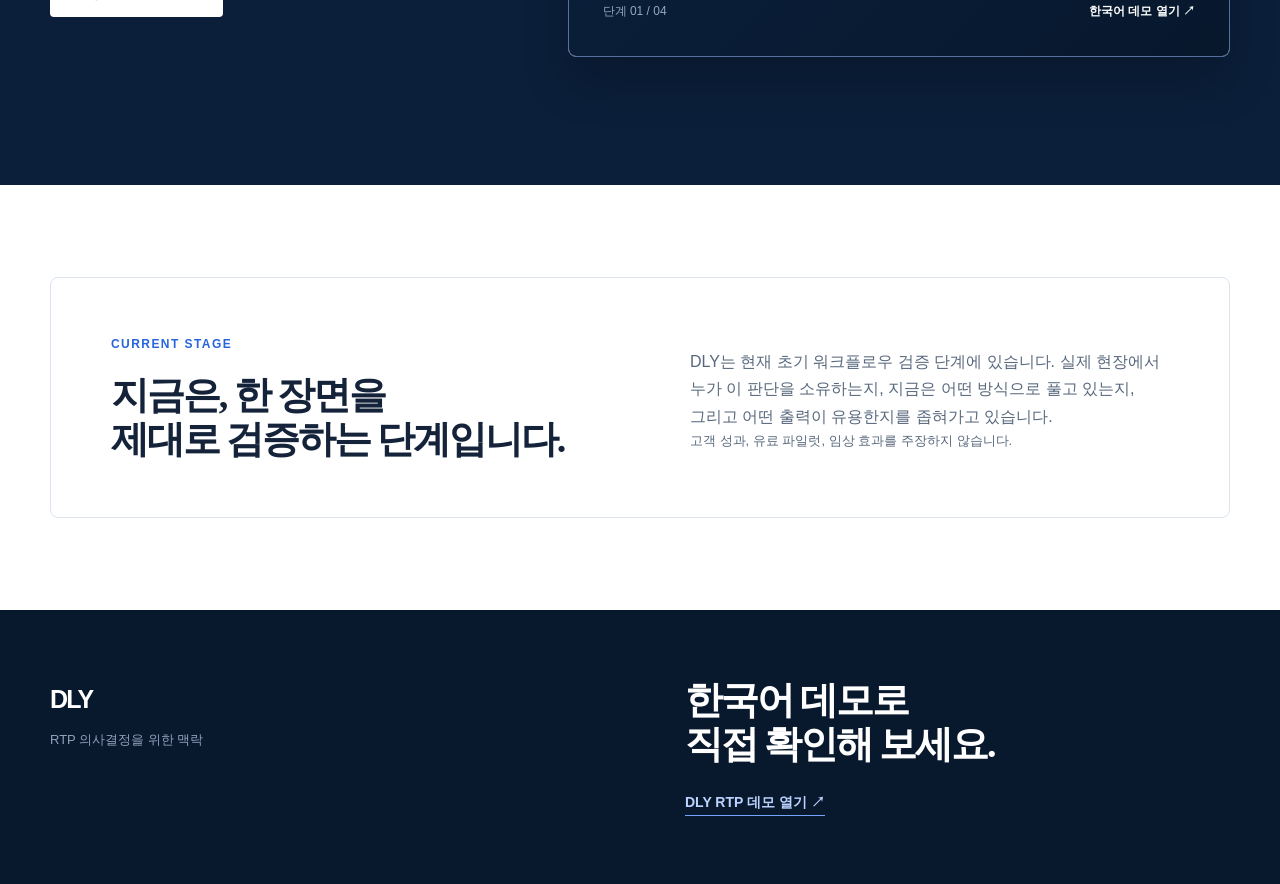
==== commit a8bbfe53: "Make DLY the connected public product story Constraint: Preserve the early-validation and staff-owne" ====
--- a/dly/index.html
+++ b/dly/index.html
@@ -3,44 +3,82 @@
   <head>
     <meta charset="utf-8">
     <meta name="viewport" content="width=device-width, initial-scale=1">
-    <meta name="theme-color" content="#071827">
-    <meta name="description" content="DLY는 스포츠 퍼포먼스와 RTP 팀이 다음 노출 전 판단에 필요한 맥락을 함께 검토하도록 돕는 초기 워크플로우 방향입니다.">
+    <meta name="theme-color" content="#f7f8fc">
+    <meta name="description" content="DLY는 스포츠 퍼포먼스와 RTP 팀이 다음 노출 전 필요한 맥락을 한 화면에서 검토하도록 돕는 초기 워크플로우입니다.">
     <link rel="icon" href="data:,">
-    <title>DLY | 다음 RTP 노출 전, 판단 맥락을 한 곳에</title>
+    <title>DLY | RTP 의사결정을 위한 맥락</title>
     <link rel="stylesheet" href="styles.css">
     <style>
-      body { word-break: keep-all; }
-      .mobile-break { display: none; }
-      @media (max-width: 600px) {
-        .mobile-break { display: block; }
-        .problem h2 { font-size: 38px; }
-        .stage h2 { font-size: 38px; }
-        footer h2 { font-size: 40px; }
-      }
+      .demo-section .eyebrow { color:#b7ccff; }
+      .demo-preview { min-height:380px; padding:34px; color:#eaf1ff; background:linear-gradient(135deg,#0b213e,#07182d); }
+      .preview-kicker { color:#85aaff; font-size:11px; font-weight:800; letter-spacing:.04em; }
+      .demo-preview h3 { margin:24px 0 12px; color:#fff; font:700 clamp(25px,3vw,38px)/1.12 var(--display); letter-spacing:-.05em; }
+      .demo-preview p { margin:0; color:#aabbd5; font-size:14px; }
+      .preview-tabs { display:flex; gap:20px; margin-top:28px; padding-bottom:10px; border-bottom:1px solid #314c70; color:#90a4c2; font-size:12px; }
+      .preview-tabs .active { color:#fff; font-weight:700; }
+      .preview-graph { display:flex; align-items:end; gap:10px; height:95px; margin:20px 0 16px; padding:0 0 22px; border-bottom:1px solid #314c70; }
+      .preview-graph i { width:14%; background:linear-gradient(#4b83ff,#2254bc); border-radius:2px 2px 0 0; }.preview-graph i:nth-child(1){height:33%}.preview-graph i:nth-child(2){height:61%}.preview-graph i:nth-child(3){height:49%}.preview-graph i:nth-child(4){height:77%}.preview-graph i:nth-child(5){height:43%}
+      .preview-graph b { align-self:end; margin-left:auto; color:#90a4c2; font-size:11px; font-weight:500; }
+      .preview-footer { display:flex; justify-content:space-between; gap:16px; color:#96a8c1; font-size:12px; }.preview-footer strong { color:#fff; }
+      @media (max-width:560px) { .demo-preview { min-height:280px; padding:24px; }.demo-preview h3 { margin-top:18px; font-size:28px; }.preview-tabs { margin-top:20px; gap:12px; }.preview-graph { height:65px; margin-top:15px; }.preview-graph b { display:none; } }
     </style>
   </head>
   <body>
     <header class="nav">
       <a class="nav-logo" href="#top" aria-label="DLY 소개 처음으로">DLY</a>
-      <nav class="nav-links" aria-label="주요 탐색"><a href="#why">왜 지금</a><a href="#context">판단 맥락</a><a href="#demo">데모</a><a href="#stage">현재 단계</a></nav>
-      <a class="nav-cta" href="https://sake303.github.io/dly-rtp-demo/?lang=ko" target="_blank" rel="noreferrer">한국어 데모 열기</a>
+      <nav class="nav-links" aria-label="주요 탐색">
+        <a href="#about">서비스 소개</a>
+        <a href="#how">어떻게 작동하나요</a>
+        <a href="#demo">한국어 데모</a>
+        <a href="#stage">현재 단계</a>
+      </nav>
+      <a class="nav-cta" href="https://sake303.github.io/dly-rtp-demo/?lang=ko" target="_blank" rel="noreferrer">데모 보기 <span>↗</span></a>
       <button class="nav-burger" type="button" aria-expanded="false" aria-controls="mobile-menu"><span class="sr-only">메뉴 열기</span><span aria-hidden="true"></span><span aria-hidden="true"></span><span aria-hidden="true"></span></button>
-      <nav class="mobile-menu" id="mobile-menu" aria-label="모바일 탐색" aria-hidden="true" inert><a href="#why">왜 지금</a><a href="#context">판단 맥락</a><a href="#demo">데모</a><a href="#stage">현재 단계</a><a href="https://sake303.github.io/dly-rtp-demo/?lang=ko" target="_blank" rel="noreferrer">한국어 데모 열기 ↗</a></nav>
+      <nav class="mobile-menu" id="mobile-menu" aria-label="모바일 탐색" aria-hidden="true" inert>
+        <a href="#about">서비스 소개</a><a href="#how">어떻게 작동하나요</a><a href="#demo">한국어 데모</a><a href="#stage">현재 단계</a>
+        <a href="https://sake303.github.io/dly-rtp-demo/?lang=ko" target="_blank" rel="noreferrer">한국어 데모 보기 ↗</a>
+      </nav>
     </header>
-    <main>
-      <section class="hero" id="top" aria-labelledby="hero-title">
-        <div class="hero-inner">
-          <div class="hero-content"><p class="eyebrow">DLY · RTP DECISION CONTEXT · EARLY VALIDATION</p><h1 id="hero-title">다음 RTP 노출 전,<br>판단에 필요한<br><em>맥락을 한 곳에.</em></h1><p class="hero-sub">흩어진 노출·반응·스태프 맥락을 모아, 자격 있는 담당자가 <strong>progress / hold / modify</strong>를 검토할 수 있게 합니다.</p><div class="hero-actions"><a class="button primary" href="#demo">한 장면 보기 <span>↓</span></a><p class="hero-note">진단이나 RTP 권고를 대신하지 않습니다.</p></div></div>
-          <a class="decision-board" href="https://sake303.github.io/dly-rtp-demo/?lang=ko" target="_blank" rel="noreferrer" aria-label="한국어 RTP 데모 열기"><div class="board-top"><span>RTP REVIEW / 01</span><span>ILLUSTRATIVE</span></div><div class="board-name"><strong>다음 노출 검토</strong><span>한 명의 선수 · 한 번의 대화</span></div><div class="board-rows"><div><span>계획된 노출</span><b>하체 · 방향 전환</b></div><div><span>최근 반응</span><b>이전 세션 이후 메모</b></div><div><span>팀 맥락</span><b>이번 주 요구와 일정</b></div></div><div class="board-decision"><span>STAFF-OWNED</span><strong>PROGRESS <i>／</i> HOLD <i>／</i> MODIFY</strong></div><p>한국어 데모 열기 ↗</p></a>
+
+    <main id="top">
+      <section class="hero" aria-labelledby="hero-title">
+        <div class="shell hero-grid">
+          <div class="hero-copy">
+            <p class="eyebrow">DLY / RTP DECISION WORKFLOW</p>
+            <h1 id="hero-title">RTP 판단에 필요한<br><strong>맥락을 한 화면에.</strong></h1>
+            <p class="lead">DLY는 스포츠 퍼포먼스와 RTP 팀이 다음 노출을 논의하기 전, 계획·최근 반응·팀 요구를 함께 검토하도록 돕는 초기 워크플로우입니다.</p>
+            <div class="hero-actions"><a class="button primary" href="https://sake303.github.io/dly-rtp-demo/?lang=ko" target="_blank" rel="noreferrer">한국어 데모 보기 <span>↗</span></a><a class="button ghost" href="#about">서비스 소개 보기 <span>↓</span></a></div>
+            <p class="fine-print">DLY는 진단, 의료적 클리어런스 또는 RTP 권고를 제공하지 않습니다.</p>
+          </div>
+          <div class="product-shot" aria-label="DLY 검토 화면 예시">
+            <div class="browser-bar"><span></span><span></span><span></span><b>DLY / RTP REVIEW</b></div>
+            <div class="screen-content">
+              <div class="screen-head"><p>다음 RTP 노출</p><b>선수 A · 주간 검토</b></div>
+              <div class="screen-rule"></div>
+              <div class="context-row"><span>계획된 노출</span><strong>방향 전환 · 하체 부하</strong></div>
+              <div class="context-row"><span>최근 반응</span><strong>직전 세션 메모 확인</strong></div>
+              <div class="context-row"><span>팀 요구</span><strong>이번 주 일정과 역할</strong></div>
+              <div class="screen-decision"><span>검토 후 선택</span><b>Progress&nbsp;&nbsp; / &nbsp;&nbsp;Hold&nbsp;&nbsp; / &nbsp;&nbsp;Modify</b></div>
+            </div>
+            <p>실제 한국어 데모에서 전체 흐름을 확인할 수 있습니다.</p>
+          </div>
         </div>
       </section>
-      <section class="stat-bar" aria-label="DLY 핵심 원칙"><div class="stat-bar-inner"><div><b>한 장면</b><span>다음 RTP 노출 전</span></div><div><b>세 가지 맥락</b><span>노출 · 반응 · 팀 요구</span></div><div><b>스태프 소유</b><span>판단은 담당자에게</span></div><div><b>초기 검증</b><span>하나의 흐름부터</span></div></div></section>
-      <section class="problem" id="why" aria-labelledby="why-title"><div class="problem-inner"><div class="problem-left"><p class="eyebrow">THE MOMENT</p><h2 id="why-title">정보가 없는 게 아니라,<br><em>판단 직전에 흩어져 있습니다.</em></h2></div><div class="problem-right"><p>다음 노출을 진행할지, 보류할지, 조정할지. 짧은 대화 전까지 계획과 최근 반응, 팀의 요구는 서로 다른 시스템과 사람에게 나뉘어 있습니다.</p><p>그때 필요한 것은 더 많은 점수나 자동 결론이 아니라, 같은 장면을 보면서 판단할 수 있는 정리된 맥락입니다.</p><div class="problem-callout">DLY는 결론을 내리지 않고, <strong>검토의 출발점</strong>을 만듭니다.</div></div></div></section>
-      <section class="product" id="context" aria-labelledby="context-title"><div class="product-header"><p class="eyebrow">THE DECISION CONTEXT</p><h2 id="context-title">한 번의 검토에,<br><em>세 가지 맥락.</em></h2><p>다음 RTP 노출 전에 정말 필요한 사실을 한 자리에 놓고, 최종 선택은 제품 밖의 담당자가 유지합니다.</p></div><p class="section-note">// WHAT DLY BRINGS TO THE REVIEW</p><div class="features"><article><span>01</span><h3>계획된 노출</h3><p>다음 세션에서 무엇을 하려는지, 그리고 어느 정도의 노출을 검토하는지 봅니다.</p></article><article><span>02</span><h3>최근 반응</h3><p>직전 노출 뒤에 남은 반응과 메모를, 다음 판단 전에 다시 열어봅니다.</p></article><article><span>03</span><h3>팀 맥락</h3><p>이번 주 일정과 팀 요구를 함께 보며, 개인의 장면을 분리하지 않습니다.</p></article><article class="feature-wide"><span>BOUNDARY</span><div><h3>제품이 하지 않는 일도 분명히 둡니다.</h3><p>DLY는 진단, 의료적 클리어런스, 부상 위험 예측, RTP 권고를 하지 않습니다.</p></div><b>STAFF RETAINS THE DECISION</b></article></div></section>
-      <section class="showcase" id="demo" aria-labelledby="demo-title"><div class="showcase-inner"><div class="showcase-copy"><p class="eyebrow">CURRENT DEMO</p><h2 id="demo-title">말이 아니라,<br><em>한 장면으로.</em></h2><p>현재 한국어 데모는 계획된 노출을 기준으로 최근 팀 노출과 이번 주 요구를 대조하고, 판단 근거를 열어 보도록 구성했습니다.</p><a class="button primary" href="https://sake303.github.io/dly-rtp-demo/?lang=ko" target="_blank" rel="noreferrer">한국어 RTP 데모 열기 <span>↗</span></a></div><div class="demo-flow" aria-label="데모 흐름"><div><span>01</span><strong>다음 RTP 노출</strong><p>검토할 세션을 엽니다.</p></div><div><span>02</span><strong>맥락 대조</strong><p>노출 · 반응 · 팀 요구를 봅니다.</p></div><div><span>03</span><strong>스태프 선택</strong><p>사람이 progress / hold / modify를 검토합니다.</p></div></div></div></section>
-      <section class="stage" id="stage" aria-labelledby="stage-title"><p class="eyebrow">WHERE WE ARE</p><h2 id="stage-title">지금은 하나의 진짜<br><em>판단 장면을<span class="mobile-break"><br></span> 검증하는 단계입니다.</em></h2><p>현재 DLY는 초기 워크플로우 검증 방향입니다. 실제 현장에서 누가 이 판단을 소유하는지, 지금은 어떻게 풀고 있는지, 어떤 출력이 유용한지를 좁혀가고 있습니다.</p><p class="stage-note">아직 고객 성과, 유료 파일럿, 임상 효과를 주장하지 않습니다.</p></section>
+
+      <section class="signal-strip" aria-label="DLY 핵심 정보"><div class="shell"><div><b>한 화면</b><span>다음 RTP 노출 전 검토</span></div><div><b>세 가지 맥락</b><span>계획 · 반응 · 팀 요구</span></div><div><b>스태프가 결정</b><span>판단 권한은 담당자에게</span></div><div><b>한국어 데모</b><span>지금 직접 확인 가능</span></div></div></section>
+
+      <section class="section intro" id="about" aria-labelledby="about-title"><div class="shell two-column"><div><p class="eyebrow">WHAT DLY IS</p><h2 id="about-title">한 번의 판단을 위해<br>흩어진 정보를 정리합니다.</h2></div><div class="body-copy"><p class="large">다음 RTP 노출을 진행할지, 보류할지, 조정할지. 결정 자체는 담당자의 몫이지만, 그 직전의 정보는 흔히 여러 사람과 시스템에 나뉘어 있습니다.</p><p>DLY는 그 판단 장면에 필요한 맥락을 먼저 모읍니다. 더 많은 점수나 자동 결론을 추가하는 대신, 팀이 같은 사실을 보며 대화할 수 있는 출발점을 만드는 데 집중합니다.</p></div></div></section>
+
+      <section class="section soft" aria-labelledby="value-title"><div class="shell"><div class="section-heading"><p class="eyebrow">WHY IT MATTERS</p><h2 id="value-title">판단 전, 놓치지 말아야 할 세 가지.</h2></div><div class="value-grid"><article><span>01</span><h3>계획된 노출</h3><p>다음 세션에서 무엇을 하려는지와 검토해야 할 노출 수준을 확인합니다.</p></article><article><span>02</span><h3>최근 반응</h3><p>직전 세션 뒤에 남은 반응과 메모를 다음 판단 전에 다시 꺼내 봅니다.</p></article><article><span>03</span><h3>팀 맥락</h3><p>이번 주 일정과 팀의 요구를 함께 보며, 한 선수의 장면을 고립시키지 않습니다.</p></article></div></div></section>
+
+      <section class="section workflow" id="how" aria-labelledby="how-title"><div class="shell"><div class="section-heading centered"><p class="eyebrow">HOW IT WORKS</p><h2 id="how-title">간단하게 보고,<br>담당자가 결정합니다.</h2></div><ol class="steps"><li><b>01</b><div><h3>검토할 장면을 엽니다</h3><p>다음 RTP 노출을 기준으로 하나의 검토 장면을 시작합니다.</p></div></li><li><b>02</b><div><h3>필요한 맥락을 함께 봅니다</h3><p>계획된 노출, 최근 반응, 팀 요구를 같은 화면에서 확인합니다.</p></div></li><li><b>03</b><div><h3>사람이 다음 선택을 논의합니다</h3><p>Progress, Hold, Modify 중 무엇이 맞는지 담당자가 검토하고 선택합니다.</p></div></li></ol></div></section>
+
+      <section class="section demo-section" id="demo" aria-labelledby="demo-title"><div class="shell demo-layout"><div class="demo-copy"><p class="eyebrow">LIVE KOREAN DEMO</p><h2 id="demo-title">소개 자료 안에<br>데모를 함께 담았습니다.</h2><p>설명만 읽는 대신, 현재 만들어 둔 한국어 데모에서 DLY가 어떤 검토 장면을 만들려는지 바로 확인해 보세요.</p><a class="button primary" href="https://sake303.github.io/dly-rtp-demo/?lang=ko" target="_blank" rel="noreferrer">한국어 데모 열기 <span>↗</span></a></div><a class="demo-window" href="https://sake303.github.io/dly-rtp-demo/?lang=ko" target="_blank" rel="noreferrer" aria-label="한국어 DLY RTP 데모 열기"><div class="window-top"><span></span><span></span><span></span><b>dly-rtp-demo / ko</b><i>새 창에서 열기 ↗</i></div><div class="demo-preview"><div class="preview-kicker">DLY: 퍼포먼스와 RTP 팀을 위한 Decision Layer</div><h3>다음 부하를 진행할지,<br>보류할지, 조정할지.</h3><p>판단에 필요한 맥락을 한곳에 모읍니다.</p><div class="preview-tabs"><span class="active">직전 노출</span><span>주간 요구</span><span>결정 맥락</span></div><div class="preview-graph"><i></i><i></i><i></i><i></i><i></i><b>예시 데이터 · 자동 추천 없음</b></div><div class="preview-footer"><span>단계 01 / 04</span><strong>한국어 데모 열기 ↗</strong></div></div></a></div></section>
+
+      <section class="section stage" id="stage" aria-labelledby="stage-title"><div class="shell stage-box"><div><p class="eyebrow">CURRENT STAGE</p><h2 id="stage-title">지금은, 한 장면을<br>제대로 검증하는 단계입니다.</h2></div><div><p>DLY는 현재 초기 워크플로우 검증 단계에 있습니다. 실제 현장에서 누가 이 판단을 소유하는지, 지금은 어떤 방식으로 풀고 있는지, 그리고 어떤 출력이 유용한지를 좁혀가고 있습니다.</p><p class="stage-boundary">고객 성과, 유료 파일럿, 임상 효과를 주장하지 않습니다.</p></div></div></section>
     </main>
-    <footer><p>DLY / ONE DECISION SCENE AT A TIME</p><h2>한국어 데모에서<br>그 한 장면을<span class="mobile-break"><br></span> 직접 보세요.</h2><a href="https://sake303.github.io/dly-rtp-demo/?lang=ko" target="_blank" rel="noreferrer">DLY RTP 데모 열기 ↗</a></footer>
+
+    <footer><div class="shell footer-grid"><div><a class="nav-logo" href="#top">DLY</a><p>RTP 의사결정을 위한 맥락</p></div><div><h2>한국어 데모로<br>직접 확인해 보세요.</h2><a class="text-link" href="https://sake303.github.io/dly-rtp-demo/?lang=ko" target="_blank" rel="noreferrer">DLY RTP 데모 열기 ↗</a></div></div></footer>
     <script src="script.js"></script>
   </body>
 </html>
--- a/dly/styles.css
+++ b/dly/styles.css
@@ -1 +1,54 @@
-:root{--canvas:#071827;--surface:#0c1e2b;--raised:#10212d;--ink:#ecece8;--muted:#9a9ea5;--rule:#233a4b;--rule-strong:#3c566a;--accent:#5b7cff;--accent-bright:#7e98ff;--gutter:48px;--page:1240px;--sans:Arial,"Noto Sans KR",sans-serif;--display:Impact,"Arial Narrow","Noto Sans KR",sans-serif;--mono:Consolas,"SFMono-Regular",monospace}*{box-sizing:border-box}html{scroll-behavior:smooth;background:var(--canvas)}body{margin:0;background:var(--canvas);color:var(--ink);font:16px/1.6 var(--sans)}a{color:inherit;text-decoration:none}a:focus-visible,button:focus-visible{outline:2px solid var(--accent-bright);outline-offset:4px}.sr-only{position:absolute;width:1px;height:1px;overflow:hidden;clip:rect(0,0,0,0);white-space:nowrap}.nav{position:fixed;z-index:20;top:0;right:0;left:0;height:64px;display:flex;align-items:center;padding:0 var(--gutter);border-bottom:1px solid color-mix(in srgb,var(--ink) 8%,transparent);background:rgb(7 24 39/.9);backdrop-filter:blur(24px)}.nav-logo{font:400 28px/1 var(--display);letter-spacing:.15em}.nav-links{display:flex;gap:36px;margin-left:auto}.nav-links a{color:var(--muted);font-size:14px;font-weight:500;letter-spacing:.01em;transition:color .15s}.nav-links a:hover{color:var(--ink)}.nav-cta,.button{display:inline-flex;align-items:center;gap:16px;background:var(--accent);color:var(--ink);font-size:13px;font-weight:700;letter-spacing:.04em;padding:10px 20px;transition:background .15s,transform .15s}.nav-cta{margin-left:36px}.nav-cta:hover,.button:hover{background:var(--accent-bright);transform:translateY(-1px)}.nav-burger,.mobile-menu{display:none}.hero{position:relative;min-height:calc(100vh - 64px);display:flex;align-items:center;overflow:hidden;border-bottom:1px solid var(--rule);padding:120px var(--gutter) 96px}.hero:before{position:absolute;inset:0;content:"";background:radial-gradient(90% 55% at 65% 35%,rgb(91 124 255/.13),transparent 60%),radial-gradient(60% 70% at 10% 100%,rgb(91 124 255/.06),transparent 55%),linear-gradient(170deg,#0a1d2c 0%,var(--canvas) 100%)}.hero:after{position:absolute;inset:0;content:"";background-image:linear-gradient(rgb(236 236 232/.025) 1px,transparent 1px),linear-gradient(90deg,rgb(236 236 232/.025) 1px,transparent 1px);background-size:72px 72px;mask-image:radial-gradient(black 30%,transparent 80%)}.hero-inner{position:relative;z-index:1;width:100%;max-width:var(--page);display:grid;grid-template-columns:1.06fr .94fr;gap:64px;align-items:center;margin:auto}.hero-content{max-width:650px}.eyebrow{margin:0 0 20px;color:var(--accent-bright);font:600 11px/1.6 var(--mono);letter-spacing:.16em}.hero h1,h2,footer h2{margin:0;color:var(--ink);font-family:var(--display);font-weight:400;letter-spacing:-.01em;line-height:.94}.hero h1{margin-bottom:28px;font-size:clamp(60px,6vw,92px)}h2{font-size:clamp(52px,6.2vw,88px)}em{color:var(--accent);font-style:normal}.hero-sub{max-width:560px;margin:0 0 48px;color:var(--muted);font-size:18px;line-height:1.72}.hero-sub strong{color:var(--ink)}.hero-actions{display:flex;flex-wrap:wrap;align-items:center;gap:16px}.button{font-size:15px;padding:17px 30px}.hero-note{margin:0 0 0 8px;color:var(--muted);font-size:13px}.decision-board{justify-self:end;width:min(420px,100%);padding:22px;border:1px solid var(--rule-strong);background:rgb(12 30 43/.94);box-shadow:0 28px 70px rgb(0 0 0/.2);transition:border-color .15s,transform .15s}.decision-board:hover{border-color:var(--accent);transform:translateY(-3px)}.board-top,.board-decision,.decision-board>p{display:flex;justify-content:space-between;margin:0;color:var(--muted);font:10px/1.6 var(--mono);letter-spacing:.1em}.board-name{display:grid;gap:4px;padding:34px 0 20px;border-bottom:1px solid var(--rule)}.board-name strong{font:400 36px/1 var(--display);letter-spacing:.02em}.board-name span{color:var(--muted);font-size:13px}.board-rows>div{display:grid;gap:6px;padding:17px 0;border-bottom:1px solid var(--rule)}.board-rows span{color:var(--muted);font:10px/1.6 var(--mono);letter-spacing:.08em}.board-rows b{font-size:16px;font-weight:500}.board-decision{display:grid;gap:10px;padding-top:23px}.board-decision strong{color:var(--accent);font:400 19px/1.15 var(--display);letter-spacing:.04em}.board-decision i{color:var(--rule-strong);font-style:normal}.decision-board>p{margin-top:34px;color:var(--accent);justify-content:flex-start}.stat-bar{border-bottom:1px solid var(--rule);background:var(--surface)}.stat-bar-inner{display:grid;grid-template-columns:repeat(4,1fr);max-width:1400px;margin:auto}.stat-bar-inner>div{display:grid;gap:5px;padding:25px 32px;border-right:1px solid var(--rule)}.stat-bar-inner>div:last-child{border:0}.stat-bar b{font:400 23px/1 var(--display);letter-spacing:.04em}.stat-bar span{color:var(--muted);font:11px/1.5 var(--mono);letter-spacing:.04em}.problem{border-bottom:1px solid var(--rule)}.problem-inner{display:grid;grid-template-columns:1fr 1.2fr;gap:80px;max-width:1200px;margin:auto;padding:140px var(--gutter)}.problem-right p{margin:0 0 22px;color:var(--muted);font-size:17px;line-height:1.75}.problem-callout{margin-top:40px;border-left:2px solid var(--accent);padding-left:24px;color:var(--accent);font:400 clamp(24px,2.6vw,34px)/1.25 var(--display);letter-spacing:.02em}.product{border-bottom:1px solid var(--rule);background:var(--surface)}.product-header{max-width:1200px;margin:auto;padding:140px var(--gutter) 72px;text-align:center}.product-header h2{margin-bottom:24px;font-size:clamp(60px,7.5vw,108px)}.product-header p{max-width:520px;margin:auto;color:var(--muted);font-size:17px;line-height:1.65}.section-note{max-width:1200px;margin:0 auto;padding:0 var(--gutter) 8px;color:var(--muted);font:11px/1.5 var(--mono);letter-spacing:.12em}.features{display:grid;grid-template-columns:repeat(3,1fr);border-top:1px solid var(--rule)}.features article{min-height:316px;padding:32px;border-right:1px solid var(--rule);border-bottom:1px solid var(--rule)}.features article:last-child{border-right:0}.features article>span{color:var(--accent);font:12px/1.6 var(--mono);letter-spacing:.12em}.features h3{margin:68px 0 12px;font-size:28px;letter-spacing:-.04em}.features p{margin:0;color:var(--muted);font-size:15px;line-height:1.65}.feature-wide{grid-column:1/-1;display:flex;align-items:center;justify-content:space-between;gap:48px;background:var(--raised)!important}.feature-wide h3{margin:0 0 14px;font:400 clamp(30px,3vw,42px)/1.05 var(--display);letter-spacing:.02em}.feature-wide b{flex:none;color:var(--muted);font:11px/1.6 var(--mono);letter-spacing:.12em}.showcase{border-bottom:1px solid var(--rule)}.showcase-inner{display:grid;grid-template-columns:1fr 1fr;max-width:1400px;margin:auto;gap:1px;background:var(--rule)}.showcase-copy,.demo-flow{padding:120px var(--gutter);background:var(--canvas)}.showcase-copy h2{margin-bottom:28px}.showcase-copy>p:not(.eyebrow){max-width:520px;margin:0 0 36px;color:var(--muted);font-size:17px;line-height:1.7}.demo-flow{display:grid;align-content:center;gap:0;background:var(--raised)}.demo-flow>div{padding:25px 0;border-top:1px solid var(--rule)}.demo-flow>div:last-child{border-bottom:1px solid var(--rule)}.demo-flow span{display:block;margin-bottom:10px;color:var(--accent);font:11px/1.6 var(--mono);letter-spacing:.12em}.demo-flow strong{font-size:22px;font-weight:500}.demo-flow p{margin:4px 0 0;color:var(--muted);font-size:14px}.stage{padding:140px var(--gutter);border-bottom:1px solid var(--rule);text-align:center}.stage h2{max-width:1100px;margin:0 auto 28px}.stage>p:not(.eyebrow){max-width:650px;margin:0 auto;color:var(--muted);font-size:17px;line-height:1.7}.stage .stage-note{margin-top:32px;font:11px/1.6 var(--mono);letter-spacing:.08em}footer{padding:96px var(--gutter);background:var(--raised);text-align:center}footer p{margin:0 0 20px;color:var(--muted);font:11px/1.6 var(--mono);letter-spacing:.12em}footer h2{margin-bottom:42px;font-size:clamp(52px,6.3vw,90px)}footer a{border-bottom:1px solid var(--accent);padding-bottom:10px;color:var(--accent);font:600 13px/1.6 var(--mono);letter-spacing:.08em}@media(max-width:900px){:root{--gutter:24px}.nav{padding:0 var(--gutter)}.nav-links,.nav-cta{display:none}.nav-burger{display:block;position:relative;width:44px;height:44px;margin-left:auto;border:1px solid var(--rule-strong);background:transparent;color:var(--ink);cursor:pointer}.nav-burger>span:not(.sr-only){position:absolute;right:9px;left:9px;height:2px;background:currentColor;transition:transform .25s,opacity .2s,top .25s}.nav-burger>span:nth-child(2){top:12px}.nav-burger>span:nth-child(3){top:20px}.nav-burger>span:nth-child(4){top:28px}.nav-burger.open>span:nth-child(2){top:20px;transform:rotate(45deg)}.nav-burger.open>span:nth-child(3){opacity:0}.nav-burger.open>span:nth-child(4){top:20px;transform:rotate(-45deg)}.mobile-menu{position:absolute;top:64px;right:0;left:0;display:none;flex-direction:column;padding:8px 0;border-bottom:1px solid var(--rule);background:var(--canvas);box-shadow:0 8px 32px rgb(0 0 0/.35)}.mobile-menu.open{display:flex}.mobile-menu a{padding:16px var(--gutter);border-bottom:1px solid var(--rule);font-size:15px;font-weight:500}.mobile-menu a:last-child{border:0;color:var(--accent)}.hero{padding-top:120px}.hero-inner,.problem-inner,.showcase-inner{grid-template-columns:1fr;gap:48px}.hero-content{max-width:700px}.decision-board{justify-self:start}.stat-bar-inner{grid-template-columns:repeat(2,1fr)}.stat-bar-inner>div:nth-child(2){border-right:0}.stat-bar-inner>div:nth-child(-n+2){border-bottom:1px solid var(--rule)}.problem-inner{padding:104px var(--gutter)}.product-header{padding-top:104px}.features{grid-template-columns:repeat(2,1fr)}.features article:nth-child(2){border-right:0}.features article:nth-child(3){grid-column:1/-1;border-right:0}.feature-wide{grid-column:1/-1}.showcase-copy,.demo-flow{padding:96px var(--gutter)}.stage{padding:104px var(--gutter)}}@media(max-width:600px){:root{--gutter:20px}.hero{min-height:auto;padding-top:120px;padding-bottom:72px}.hero h1{font-size:52px}.hero-sub{font-size:16px}.hero-note{width:100%;margin:4px 0 0;font-size:12px}.decision-board{padding:18px}.board-name strong{font-size:30px}.stat-bar-inner>div{padding:22px 20px}.stat-bar b{font-size:20px}.problem-inner{padding:80px var(--gutter);gap:48px}.problem-right p,.showcase-copy>p:not(.eyebrow),.stage>p:not(.eyebrow){font-size:16px}.product-header{padding:80px var(--gutter) 48px}.product-header h2,h2{font-size:48px}.section-note{padding:0 var(--gutter) 8px}.features{grid-template-columns:1fr}.features article,.features article:nth-child(2),.features article:nth-child(3){grid-column:auto;border-right:0}.features article{min-height:0;padding:28px var(--gutter)}.features h3{margin-top:36px}.feature-wide{display:grid;gap:24px}.showcase-copy,.demo-flow{padding:80px var(--gutter)}.stage{padding:80px var(--gutter)}.stage h2{font-size:46px}footer{padding:80px var(--gutter)}}@media(prefers-reduced-motion:reduce){html{scroll-behavior:auto}.nav-cta,.button,.decision-board,.nav-burger>span:not(.sr-only){transition:none}}
+:root { --navy:#0b1f3a; --blue:#2864dc; --sky:#e9f1ff; --ink:#14233a; --muted:#607086; --line:#dce3ee; --soft:#f7f9fc; --white:#fff; --gutter:48px; --shell:1180px; --sans:"Noto Sans KR","Apple SD Gothic Neo",Arial,sans-serif; --display:"Noto Serif KR","Iowan Old Style",Georgia,serif; }
+* { box-sizing:border-box; }
+html { scroll-behavior:smooth; }
+body { margin:0; color:var(--ink); background:var(--white); font:16px/1.72 var(--sans); word-break:keep-all; }
+a { color:inherit; text-decoration:none; }
+a:focus-visible, button:focus-visible { outline:3px solid #7da9ff; outline-offset:3px; }
+.shell { width:min(var(--shell), calc(100% - var(--gutter) * 2)); margin:0 auto; }
+.nav { position:sticky; top:0; z-index:20; display:flex; align-items:center; min-height:72px; padding:0 max(calc((100% - var(--shell)) / 2), var(--gutter)); border-bottom:1px solid #eef1f5; background:rgb(255 255 255 / .94); backdrop-filter:blur(14px); }
+.nav-logo { color:var(--navy); font-size:25px; font-weight:800; letter-spacing:-.07em; }
+.nav-links { display:flex; gap:30px; margin-left:auto; }
+.nav-links a { color:#43526a; font-size:14px; font-weight:600; }
+.nav-links a:hover { color:var(--blue); }
+.nav-cta, .button { display:inline-flex; align-items:center; justify-content:center; gap:11px; font-size:14px; font-weight:700; transition:.18s ease; }
+.nav-cta { margin-left:30px; padding:10px 15px; color:var(--white); background:var(--navy); border-radius:4px; }
+.nav-cta:hover { background:var(--blue); }
+.nav-burger, .mobile-menu { display:none; }
+.hero { padding:110px 0 92px; background:linear-gradient(135deg, #fff 0%, #fff 52%, #eef4ff 100%); }
+.hero-grid { display:grid; grid-template-columns:1fr .92fr; gap:84px; align-items:center; }
+.eyebrow { margin:0 0 18px; color:var(--blue); font-size:12px; font-weight:800; letter-spacing:.12em; }
+h1,h2,h3,p { margin-top:0; }
+h1,h2 { font-family:var(--display); font-weight:700; letter-spacing:-.055em; line-height:1.15; }
+h1 { margin-bottom:27px; font-size:clamp(44px,5vw,70px); }
+h1 strong { color:var(--blue); }
+h2 { margin-bottom:0; font-size:clamp(34px,4vw,51px); }
+.lead { max-width:615px; margin:0; color:#4c5c74; font-size:18px; }
+.hero-actions { display:flex; flex-wrap:wrap; gap:12px; margin-top:36px; }
+.button { min-height:49px; padding:0 20px; border:1px solid transparent; border-radius:4px; }
+.button.primary { color:var(--white); background:var(--blue); box-shadow:0 10px 20px rgb(40 100 220 / .18); }
+.button.primary:hover { background:#174daa; transform:translateY(-1px); }
+.button.ghost { color:var(--navy); border-color:#bfcce0; background:var(--white); }
+.button.ghost:hover { border-color:var(--blue); color:var(--blue); }
+.fine-print { margin:18px 0 0; color:#7b8798; font-size:12px; }
+.product-shot { overflow:hidden; border:1px solid #cad7e8; border-radius:10px; background:var(--white); box-shadow:0 26px 50px rgb(29 55 94 / .13); }
+.browser-bar,.window-top { display:flex; align-items:center; min-height:40px; gap:6px; padding:0 14px; border-bottom:1px solid #e2e8f0; background:#f6f8fb; }
+.browser-bar span,.window-top span { width:8px; height:8px; border-radius:50%; background:#c3ccda; }
+.browser-bar b { margin-left:6px; color:#718097; font-size:10px; letter-spacing:.08em; }
+.screen-content { padding:28px; }
+.screen-head { display:flex; align-items:end; justify-content:space-between; gap:12px; }
+.screen-head p,.screen-head b { margin:0; }.screen-head p { color:#718097; font-size:12px; }.screen-head b { color:var(--navy); font-size:17px; }
+.screen-rule { height:1px; margin:20px 0 0; background:#e5eaf2; }
+.context-row { display:grid; grid-template-columns:110px 1fr; gap:16px; padding:18px 0; border-bottom:1px solid #e5eaf2; }
+.context-row span { color:#77869a; font-size:12px; }.context-row strong { color:#273952; font-size:14px; }
+.screen-decision { margin-top:22px; padding:18px; color:var(--white); background:var(--navy); border-radius:4px; }.screen-decision span,.screen-decision b { display:block; }.screen-decision span { margin-bottom:6px; color:#abc4ff; font-size:11px; }.screen-decision b { color:#fff; font-size:14px; }
+.product-shot>p { margin:0; padding:13px 18px; color:#65748a; background:#f7f9fc; font-size:11px; }
+.signal-strip { border-top:1px solid #e2e8f0; border-bottom:1px solid #e2e8f0; background:var(--white); }.signal-strip .shell { display:grid; grid-template-columns:repeat(4,1fr); }.signal-strip .shell>div { padding:23px 26px; border-right:1px solid #e2e8f0; }.signal-strip .shell>div:first-child { padding-left:0; }.signal-strip .shell>div:last-child { border-right:0; }.signal-strip b,.signal-strip span { display:block; }.signal-strip b { color:var(--navy); font-size:15px; }.signal-strip span { color:#748197; font-size:12px; }
+.section { padding:128px 0; }.two-column { display:grid; grid-template-columns:.9fr 1.1fr; gap:110px; }.body-copy { padding-top:55px; }.body-copy p { max-width:600px; margin:0 0 22px; color:#58687d; }.body-copy .large { color:#25364e; font-size:20px; line-height:1.72; }
+.soft { background:var(--soft); }.section-heading { max-width:770px; }.section-heading h2 { margin-bottom:55px; }.value-grid { display:grid; grid-template-columns:repeat(3,1fr); gap:20px; }.value-grid article { min-height:250px; padding:29px; border:1px solid #dde5f0; background:var(--white); border-radius:7px; }.value-grid span { color:var(--blue); font-size:12px; font-weight:800; }.value-grid h3 { margin:74px 0 12px; color:var(--navy); font-size:21px; letter-spacing:-.04em; }.value-grid p { margin:0; color:#69788d; font-size:14px; }
+.centered { margin:0 auto; text-align:center; }.steps { display:grid; grid-template-columns:repeat(3,1fr); gap:40px; margin:64px 0 0; padding:0; list-style:none; }.steps li { display:grid; grid-template-columns:auto 1fr; gap:18px; padding-top:20px; border-top:2px solid #b8cef7; }.steps b { color:var(--blue); font-size:15px; }.steps h3 { margin:0 0 8px; color:var(--navy); font-size:18px; letter-spacing:-.04em; }.steps p { margin:0; color:#66768b; font-size:14px; }
+.demo-section { background:var(--navy); color:var(--white); }.demo-layout { display:grid; grid-template-columns:.8fr 1.2fr; gap:76px; align-items:center; }.demo-copy h2 { color:var(--white); }.demo-copy p:not(.eyebrow) { max-width:380px; margin:28px 0 32px; color:#c5d3ed; }.demo-copy .primary { color:var(--navy); background:#fff; box-shadow:none; }.demo-copy .primary:hover { color:#fff; background:var(--blue); }.demo-window { overflow:hidden; display:block; min-height:420px; border:1px solid #55709e; border-radius:8px; background:#fff; box-shadow:0 24px 48px rgb(0 0 0 / .2); }.window-top b { margin-left:8px; color:#63728a; font-size:11px; }.window-top i { margin-left:auto; color:var(--blue); font-size:11px; font-style:normal; }.demo-window iframe { display:block; width:100%; height:380px; border:0; pointer-events:none; }
+.stage { padding:92px 0; }.stage-box { display:grid; grid-template-columns:1fr 1fr; gap:100px; padding:56px 60px; border:1px solid #dce4ef; border-radius:8px; background:#fff; }.stage-box h2 { font-size:clamp(29px,3vw,42px); }.stage-box>div:last-child { padding-top:14px; }.stage-box>div:last-child p { margin:0; color:#58687d; }.stage-box .stage-boundary { margin-top:22px; color:#8190a4; font-size:13px; }
+footer { padding:68px 0; color:#d9e4f7; background:#08182d; }.footer-grid { display:grid; grid-template-columns:1fr 1fr; gap:90px; }.footer-grid .nav-logo { color:#fff; }.footer-grid p { margin:8px 0 0; color:#8fa2bd; font-size:13px; }.footer-grid h2 { margin-bottom:22px; color:#fff; font-size:clamp(29px,3vw,42px); }.text-link { padding-bottom:5px; border-bottom:1px solid #75a4ff; color:#bcd3ff; font-weight:700; font-size:14px; }
+.sr-only { position:absolute; width:1px; height:1px; overflow:hidden; clip:rect(0,0,0,0); white-space:nowrap; }
+@media (max-width:900px) { :root { --gutter:24px; }.nav { padding:0 var(--gutter); min-height:64px; }.nav-links,.nav-cta { display:none; }.nav-burger { display:grid; gap:4px; width:44px; height:44px; margin-left:auto; padding:13px 11px; border:0; background:transparent; cursor:pointer; }.nav-burger>span:not(.sr-only) { display:block; height:2px; background:var(--navy); transition:.18s; }.nav-burger.open>span:nth-child(2) { transform:translateY(6px) rotate(45deg); }.nav-burger.open>span:nth-child(3) { opacity:0; }.nav-burger.open>span:nth-child(4) { transform:translateY(-6px) rotate(-45deg); }.mobile-menu { position:absolute; top:64px; right:0; left:0; padding:7px var(--gutter) 14px; border-bottom:1px solid #dbe3ee; background:#fff; box-shadow:0 15px 22px rgb(22 43 73 / .08); }.mobile-menu.open { display:grid; }.mobile-menu a { padding:14px 0; border-bottom:1px solid #edf1f5; color:#30415b; font-weight:700; font-size:14px; }.mobile-menu a:last-child { border:0; color:var(--blue); }.hero { padding:76px 0; }.hero-grid,.two-column,.demo-layout,.stage-box { grid-template-columns:1fr; gap:44px; }.product-shot { max-width:580px; }.signal-strip .shell { grid-template-columns:repeat(2,1fr); }.signal-strip .shell>div { padding:18px 12px; border-bottom:1px solid #e2e8f0; }.signal-strip .shell>div:nth-child(2) { border-right:0; }.signal-strip .shell>div:first-child { padding-left:0; }.section { padding:88px 0; }.body-copy { padding-top:0; }.section-heading h2 { margin-bottom:40px; }.stage { padding:64px 0; }.stage-box { padding:40px; }.stage-box>div:last-child { padding-top:0; }.footer-grid { gap:42px; } }
+@media (max-width:560px) { :root { --gutter:20px; }.hero { padding:62px 0; }.lead { font-size:16px; }.screen-content { padding:20px; }.screen-head { display:block; }.screen-head b { display:block; margin-top:6px; }.context-row { grid-template-columns:90px 1fr; gap:10px; }.signal-strip .shell>div { min-height:81px; }.section { padding:72px 0; }.body-copy .large { font-size:18px; }.value-grid,.steps { grid-template-columns:1fr; gap:13px; }.value-grid article { min-height:0; padding:24px; }.value-grid h3 { margin-top:40px; }.steps { margin-top:44px; }.demo-window { min-height:290px; }.window-top i { display:none; }.demo-window iframe { height:280px; }.stage-box { padding:30px 24px; }.footer-grid { grid-template-columns:1fr; }.footer-grid h2 { font-size:31px; } }
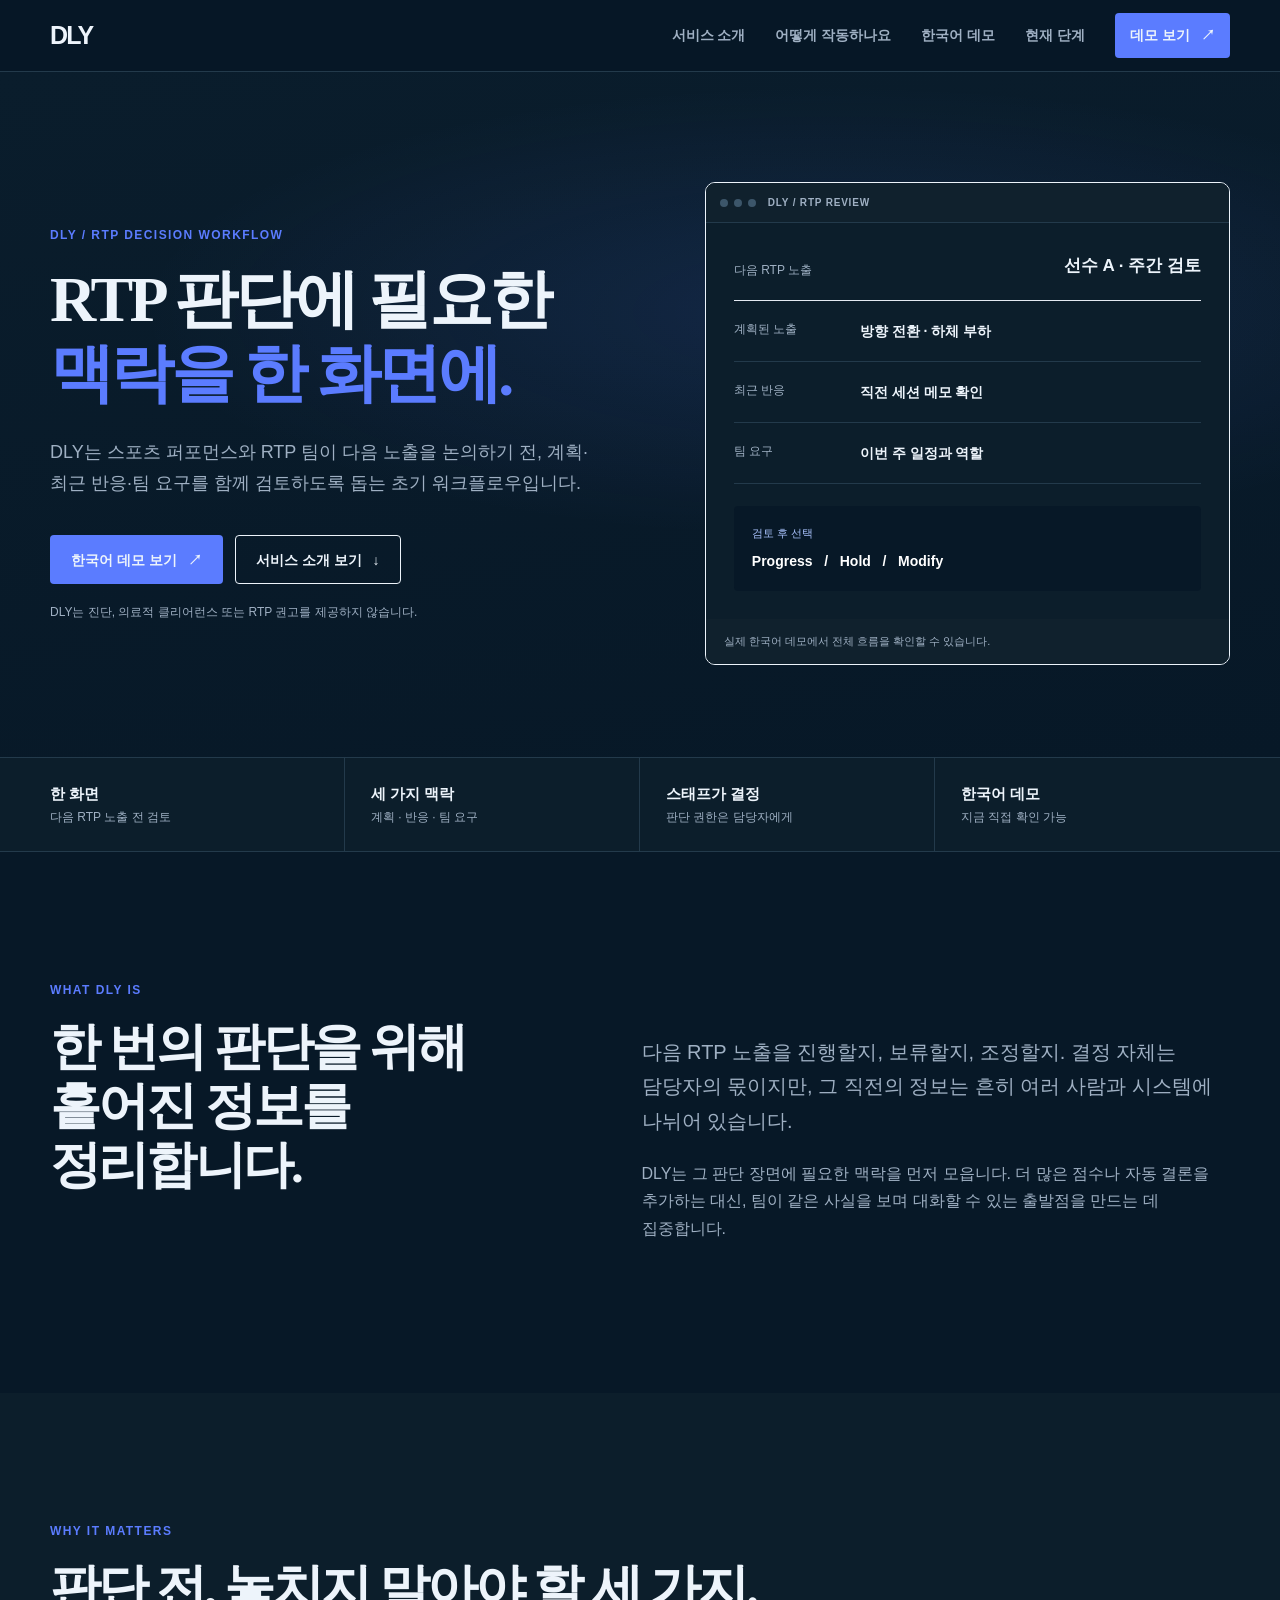
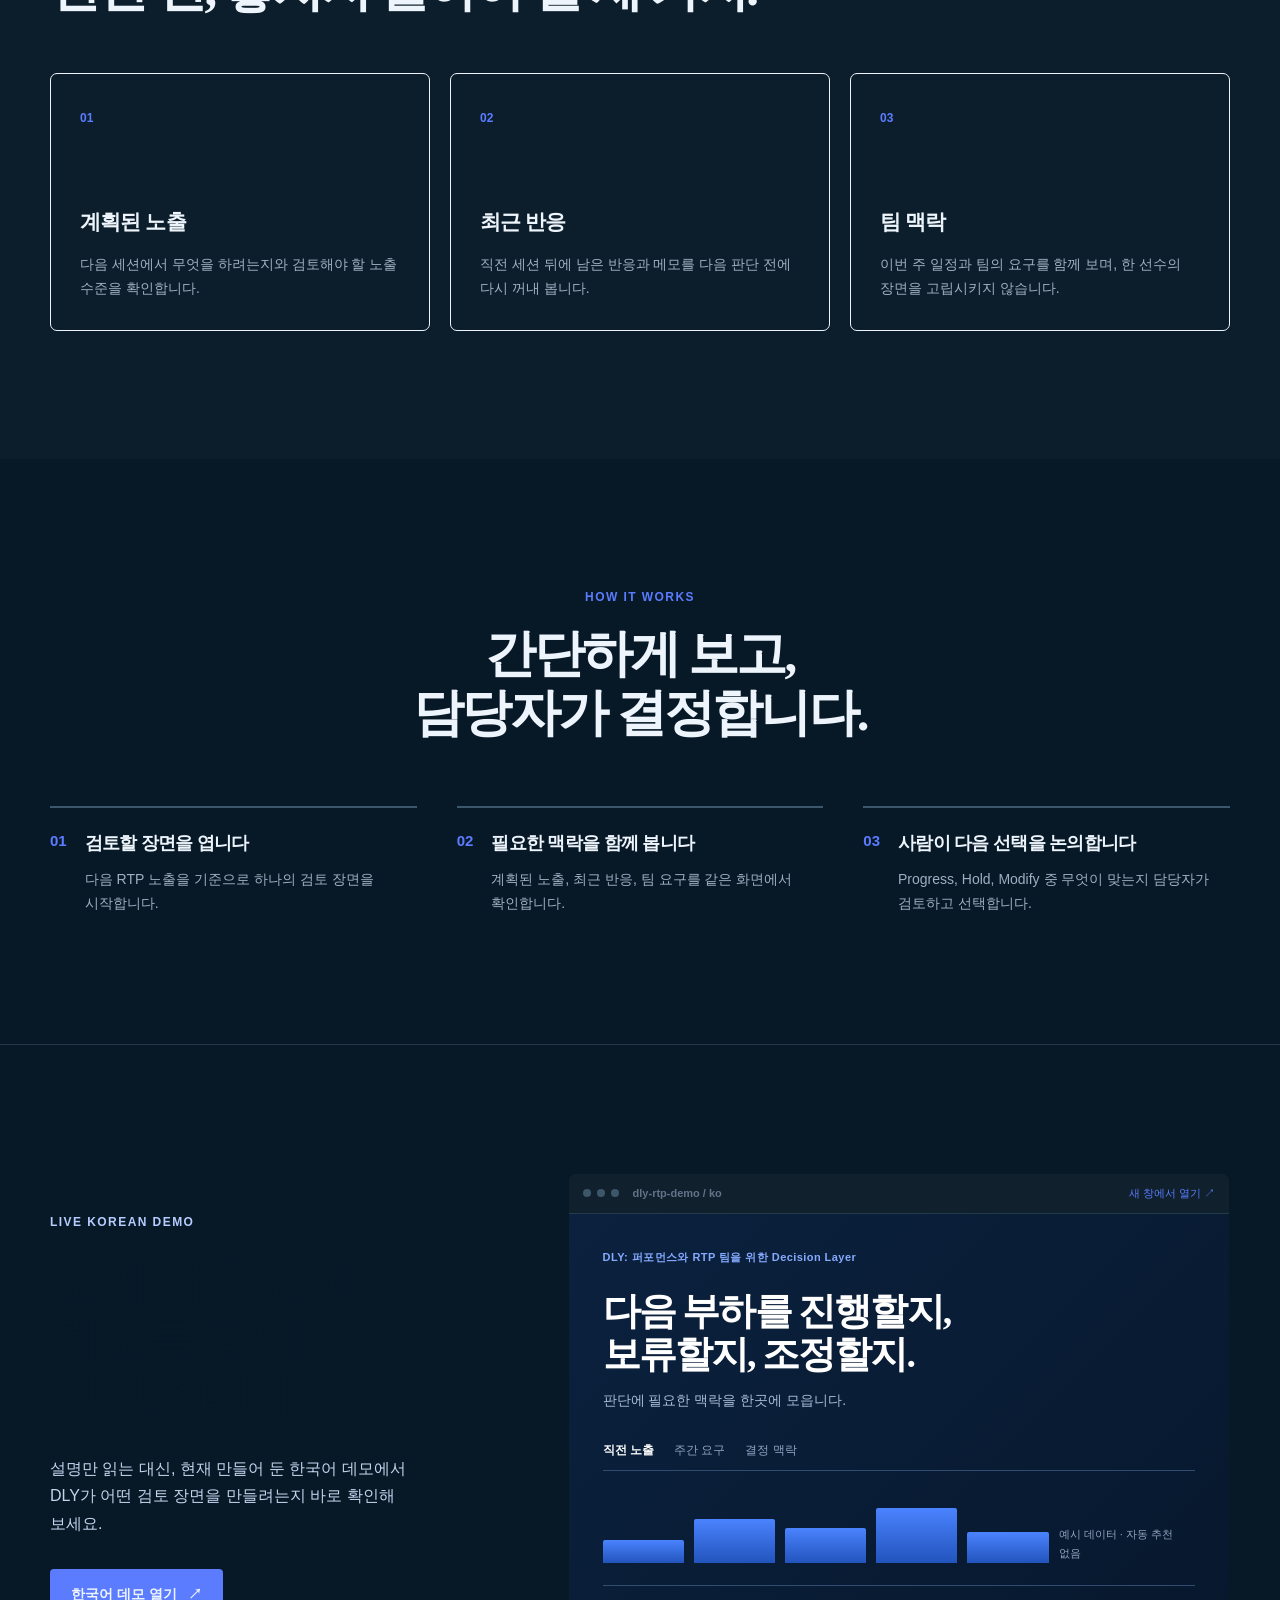
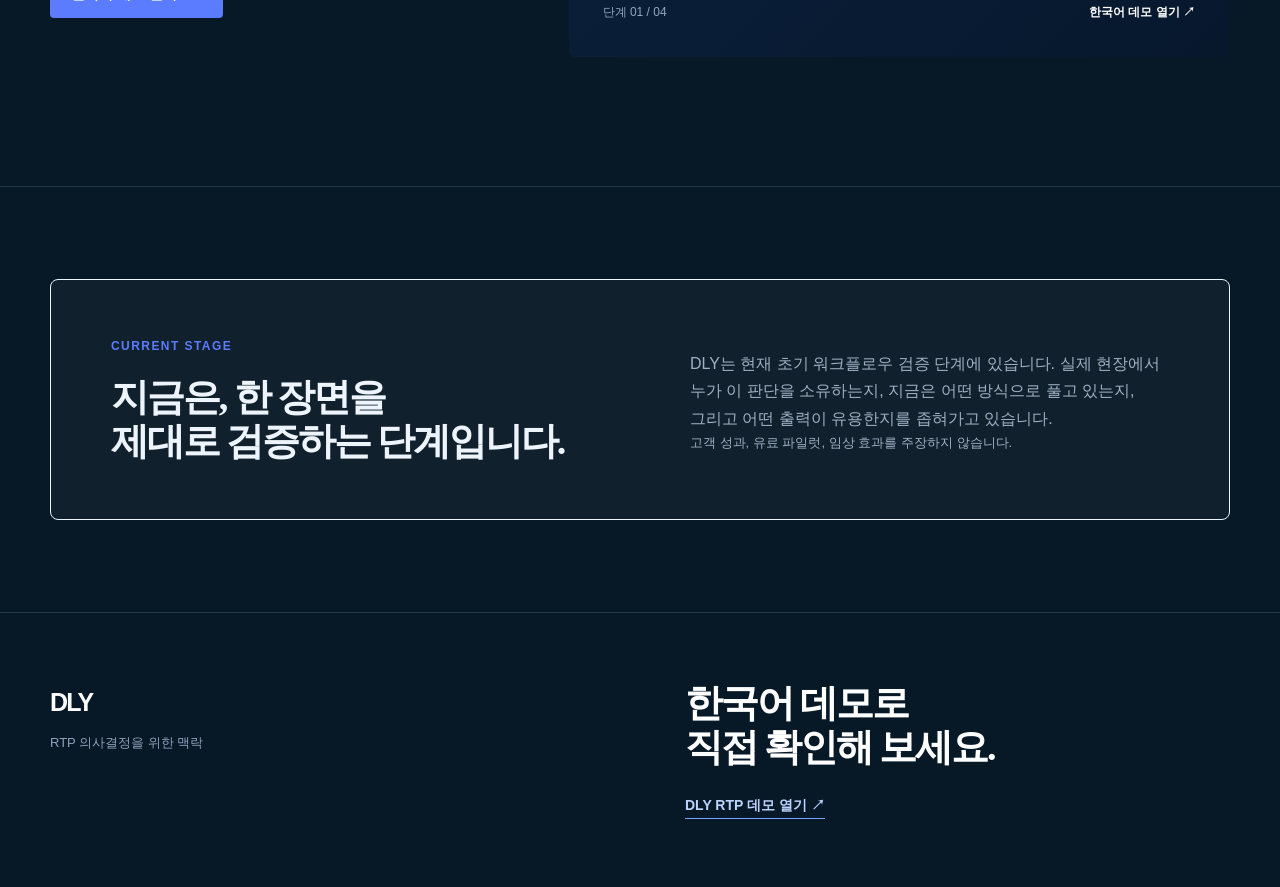
==== commit ca3d5f9d: "Restore DLY's established dark-navy surface Constraint: Revert the unrequested light background whil" ====
--- a/dly/index.html
+++ b/dly/index.html
@@ -3,7 +3,7 @@
   <head>
     <meta charset="utf-8">
     <meta name="viewport" content="width=device-width, initial-scale=1">
-    <meta name="theme-color" content="#f7f8fc">
+    <meta name="theme-color" content="#071827">
     <meta name="description" content="DLY는 스포츠 퍼포먼스와 RTP 팀이 다음 노출 전 필요한 맥락을 한 화면에서 검토하도록 돕는 초기 워크플로우입니다.">
     <link rel="icon" href="data:,">
     <title>DLY | RTP 의사결정을 위한 맥락</title>
--- a/dly/styles.css
+++ b/dly/styles.css
@@ -52,3 +52,41 @@
 .sr-only { position:absolute; width:1px; height:1px; overflow:hidden; clip:rect(0,0,0,0); white-space:nowrap; }
 @media (max-width:900px) { :root { --gutter:24px; }.nav { padding:0 var(--gutter); min-height:64px; }.nav-links,.nav-cta { display:none; }.nav-burger { display:grid; gap:4px; width:44px; height:44px; margin-left:auto; padding:13px 11px; border:0; background:transparent; cursor:pointer; }.nav-burger>span:not(.sr-only) { display:block; height:2px; background:var(--navy); transition:.18s; }.nav-burger.open>span:nth-child(2) { transform:translateY(6px) rotate(45deg); }.nav-burger.open>span:nth-child(3) { opacity:0; }.nav-burger.open>span:nth-child(4) { transform:translateY(-6px) rotate(-45deg); }.mobile-menu { position:absolute; top:64px; right:0; left:0; padding:7px var(--gutter) 14px; border-bottom:1px solid #dbe3ee; background:#fff; box-shadow:0 15px 22px rgb(22 43 73 / .08); }.mobile-menu.open { display:grid; }.mobile-menu a { padding:14px 0; border-bottom:1px solid #edf1f5; color:#30415b; font-weight:700; font-size:14px; }.mobile-menu a:last-child { border:0; color:var(--blue); }.hero { padding:76px 0; }.hero-grid,.two-column,.demo-layout,.stage-box { grid-template-columns:1fr; gap:44px; }.product-shot { max-width:580px; }.signal-strip .shell { grid-template-columns:repeat(2,1fr); }.signal-strip .shell>div { padding:18px 12px; border-bottom:1px solid #e2e8f0; }.signal-strip .shell>div:nth-child(2) { border-right:0; }.signal-strip .shell>div:first-child { padding-left:0; }.section { padding:88px 0; }.body-copy { padding-top:0; }.section-heading h2 { margin-bottom:40px; }.stage { padding:64px 0; }.stage-box { padding:40px; }.stage-box>div:last-child { padding-top:0; }.footer-grid { gap:42px; } }
 @media (max-width:560px) { :root { --gutter:20px; }.hero { padding:62px 0; }.lead { font-size:16px; }.screen-content { padding:20px; }.screen-head { display:block; }.screen-head b { display:block; margin-top:6px; }.context-row { grid-template-columns:90px 1fr; gap:10px; }.signal-strip .shell>div { min-height:81px; }.section { padding:72px 0; }.body-copy .large { font-size:18px; }.value-grid,.steps { grid-template-columns:1fr; gap:13px; }.value-grid article { min-height:0; padding:24px; }.value-grid h3 { margin-top:40px; }.steps { margin-top:44px; }.demo-window { min-height:290px; }.window-top i { display:none; }.demo-window iframe { height:280px; }.stage-box { padding:30px 24px; }.footer-grid { grid-template-columns:1fr; }.footer-grid h2 { font-size:31px; } }
+
+:root { --navy:#071827; --blue:#5b7cff; --sky:#10212d; --ink:#edf4fb; --muted:#9fb0c3; --line:#233a4b; --soft:#0c1e2b; --white:#071827; }
+html, body { background:#071827; }
+body { color:var(--ink); }
+.nav { border-color:var(--line); background:rgb(7 24 39 / .94); }
+.nav-logo { color:var(--ink); }
+.nav-links a { color:var(--muted); }
+.nav-links a:hover { color:var(--ink); }
+.nav-cta { color:var(--ink); background:var(--blue); }
+.nav-cta:hover { background:#7e98ff; }
+.hero { background:radial-gradient(90% 55% at 65% 35%,rgb(91 124 255 / .13),transparent 60%),linear-gradient(170deg,#0a1d2c 0%,#071827 100%); }
+h1, h2 { color:var(--ink); }
+.lead, .body-copy p, .body-copy .large, .stage-box>div:last-child p { color:var(--muted); }
+.button.primary { color:var(--ink); background:var(--blue); box-shadow:none; }
+.button.primary:hover { color:var(--ink); background:#7e98ff; }
+.button.ghost { color:var(--ink); border-color:var(--rule-strong); background:transparent; }
+.button.ghost:hover { color:var(--ink); border-color:var(--blue); }
+.fine-print { color:var(--muted); }
+.product-shot, .value-grid article, .stage-box { border-color:var(--rule-strong); background:#0c1e2b; box-shadow:none; }
+.browser-bar, .window-top, .product-shot>p { border-color:var(--line); background:#10212d; }
+.browser-bar span, .window-top span { background:#3c566a; }
+.browser-bar b, .screen-head p, .context-row span, .product-shot>p { color:var(--muted); }
+.screen-head b, .context-row strong { color:var(--ink); }
+.screen-rule, .context-row { border-color:var(--line); }
+.signal-strip { border-color:var(--line); background:#0c1e2b; }
+.signal-strip .shell>div { border-color:var(--line); }
+.signal-strip b, .value-grid h3, .steps h3 { color:var(--ink); }
+.signal-strip span, .value-grid p, .steps p { color:var(--muted); }
+.soft { background:#0c1e2b; }
+.steps li { border-color:#3c566a; }
+.demo-section { background:#071827; border-top:1px solid var(--line); border-bottom:1px solid var(--line); }
+.demo-copy .primary { color:var(--ink); background:var(--blue); }
+.demo-copy .primary:hover { color:var(--ink); background:#7e98ff; }
+.demo-window { border-color:var(--rule-strong); background:#0c1e2b; box-shadow:none; }
+.stage-box { background:#10212d; }
+.stage-box .stage-boundary { color:var(--muted); }
+footer { background:#071827; border-top:1px solid var(--line); }
+@media (max-width:900px) { .mobile-menu { border-color:var(--line); background:#0c1e2b; box-shadow:none; }.mobile-menu a { border-color:var(--line); color:var(--ink); }.nav-burger>span:not(.sr-only) { background:var(--ink); } }
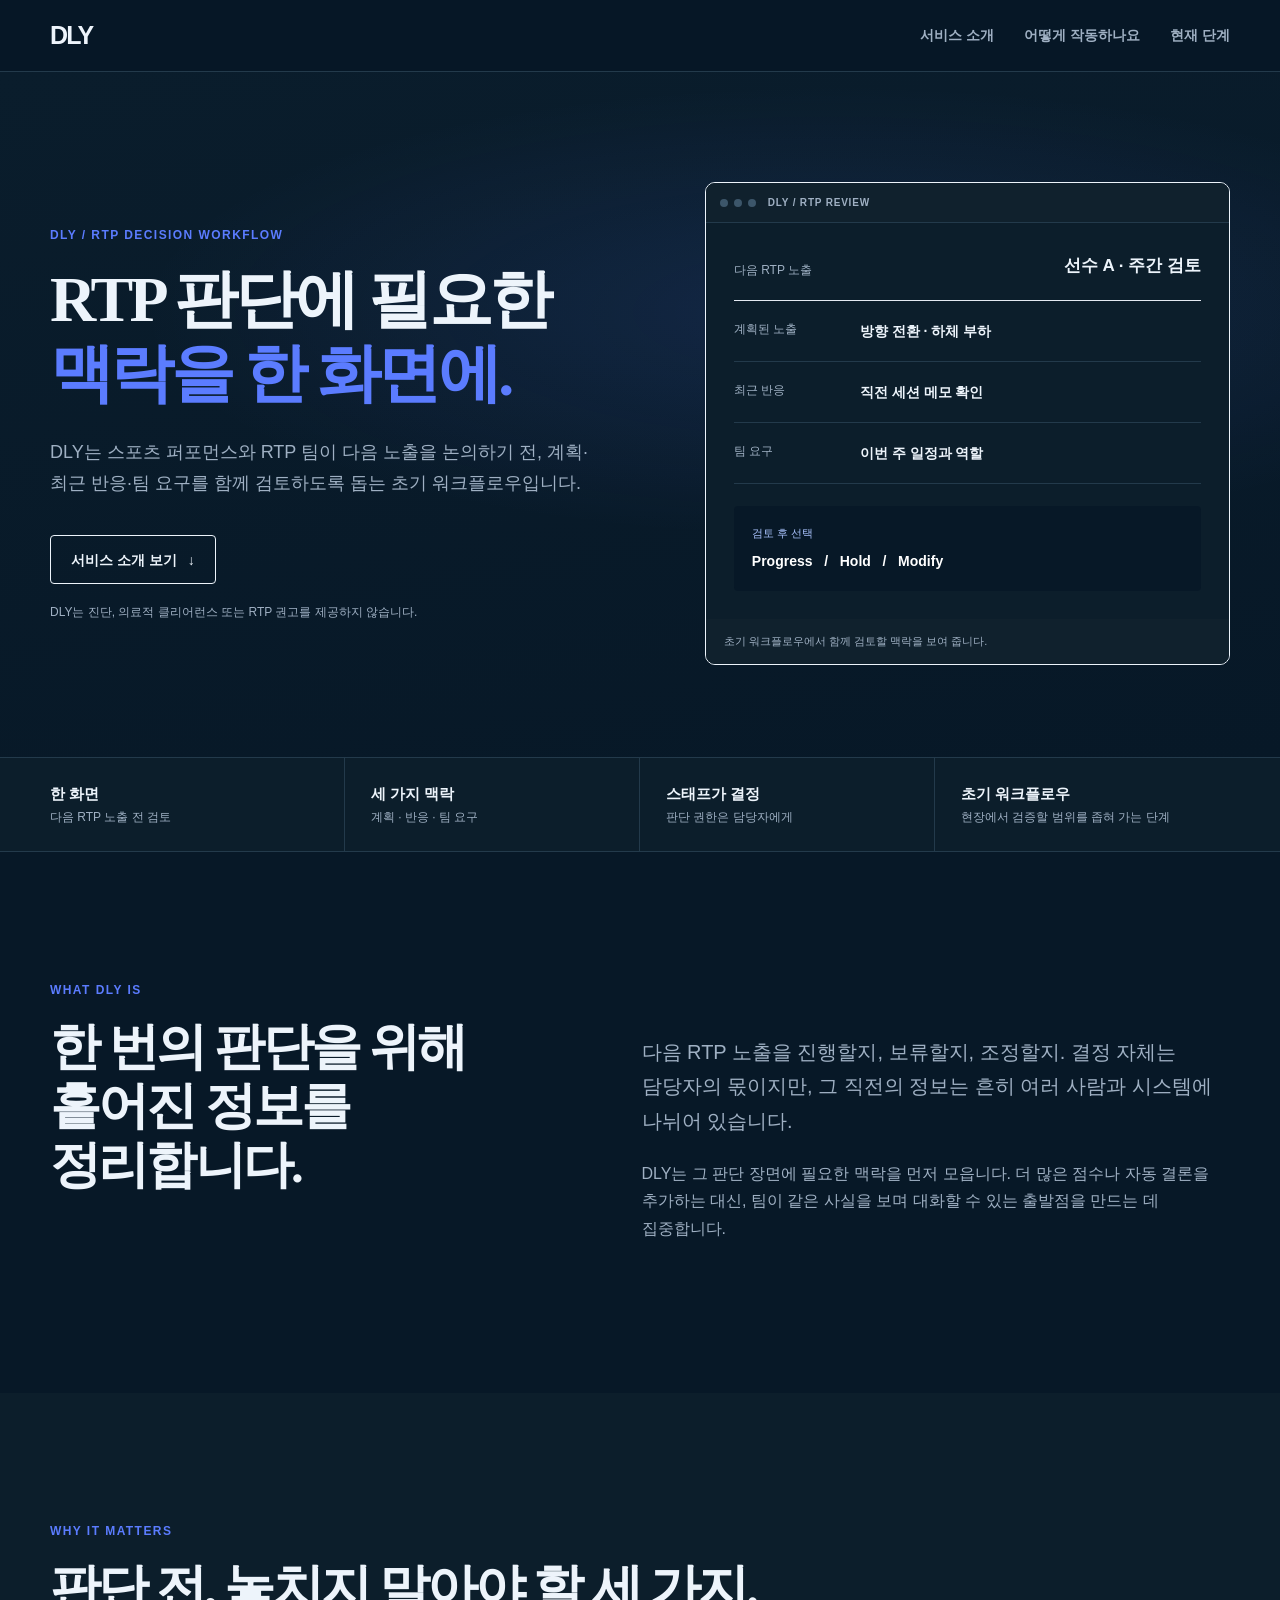
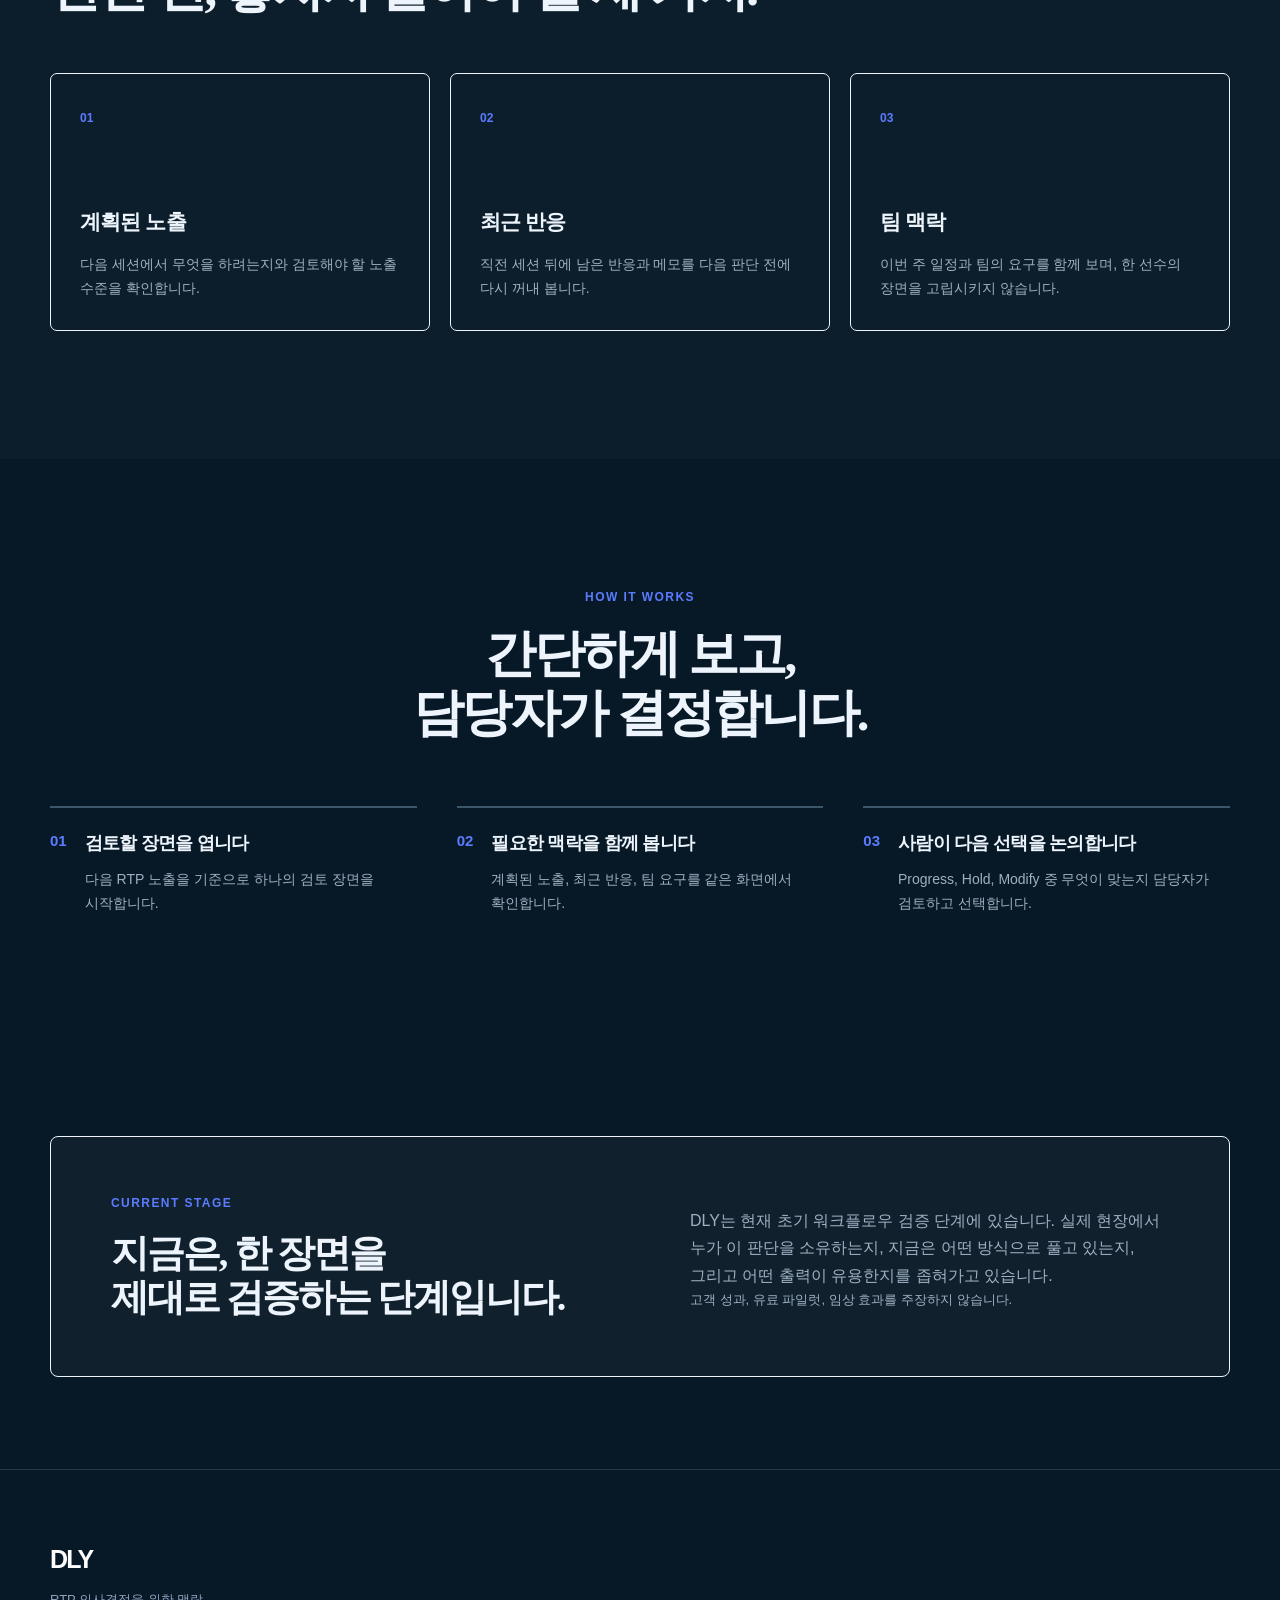
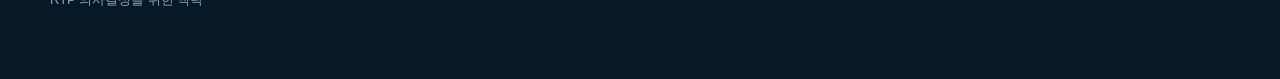
==== commit f4fd374d: "Keep the public DLY story grounded until a real artifact exists Constraint: The public page must not" ====
--- a/dly/index.html
+++ b/dly/index.html
@@ -8,20 +8,6 @@
     <link rel="icon" href="data:,">
     <title>DLY | RTP 의사결정을 위한 맥락</title>
     <link rel="stylesheet" href="styles.css">
-    <style>
-      .demo-section .eyebrow { color:#b7ccff; }
-      .demo-preview { min-height:380px; padding:34px; color:#eaf1ff; background:linear-gradient(135deg,#0b213e,#07182d); }
-      .preview-kicker { color:#85aaff; font-size:11px; font-weight:800; letter-spacing:.04em; }
-      .demo-preview h3 { margin:24px 0 12px; color:#fff; font:700 clamp(25px,3vw,38px)/1.12 var(--display); letter-spacing:-.05em; }
-      .demo-preview p { margin:0; color:#aabbd5; font-size:14px; }
-      .preview-tabs { display:flex; gap:20px; margin-top:28px; padding-bottom:10px; border-bottom:1px solid #314c70; color:#90a4c2; font-size:12px; }
-      .preview-tabs .active { color:#fff; font-weight:700; }
-      .preview-graph { display:flex; align-items:end; gap:10px; height:95px; margin:20px 0 16px; padding:0 0 22px; border-bottom:1px solid #314c70; }
-      .preview-graph i { width:14%; background:linear-gradient(#4b83ff,#2254bc); border-radius:2px 2px 0 0; }.preview-graph i:nth-child(1){height:33%}.preview-graph i:nth-child(2){height:61%}.preview-graph i:nth-child(3){height:49%}.preview-graph i:nth-child(4){height:77%}.preview-graph i:nth-child(5){height:43%}
-      .preview-graph b { align-self:end; margin-left:auto; color:#90a4c2; font-size:11px; font-weight:500; }
-      .preview-footer { display:flex; justify-content:space-between; gap:16px; color:#96a8c1; font-size:12px; }.preview-footer strong { color:#fff; }
-      @media (max-width:560px) { .demo-preview { min-height:280px; padding:24px; }.demo-preview h3 { margin-top:18px; font-size:28px; }.preview-tabs { margin-top:20px; gap:12px; }.preview-graph { height:65px; margin-top:15px; }.preview-graph b { display:none; } }
-    </style>
   </head>
   <body>
     <header class="nav">
@@ -29,14 +15,11 @@
       <nav class="nav-links" aria-label="주요 탐색">
         <a href="#about">서비스 소개</a>
         <a href="#how">어떻게 작동하나요</a>
-        <a href="#demo">한국어 데모</a>
         <a href="#stage">현재 단계</a>
       </nav>
-      <a class="nav-cta" href="https://sake303.github.io/dly-rtp-demo/?lang=ko" target="_blank" rel="noreferrer">데모 보기 <span>↗</span></a>
       <button class="nav-burger" type="button" aria-expanded="false" aria-controls="mobile-menu"><span class="sr-only">메뉴 열기</span><span aria-hidden="true"></span><span aria-hidden="true"></span><span aria-hidden="true"></span></button>
       <nav class="mobile-menu" id="mobile-menu" aria-label="모바일 탐색" aria-hidden="true" inert>
-        <a href="#about">서비스 소개</a><a href="#how">어떻게 작동하나요</a><a href="#demo">한국어 데모</a><a href="#stage">현재 단계</a>
-        <a href="https://sake303.github.io/dly-rtp-demo/?lang=ko" target="_blank" rel="noreferrer">한국어 데모 보기 ↗</a>
+        <a href="#about">서비스 소개</a><a href="#how">어떻게 작동하나요</a><a href="#stage">현재 단계</a>
       </nav>
     </header>
 
@@ -47,7 +30,7 @@
             <p class="eyebrow">DLY / RTP DECISION WORKFLOW</p>
             <h1 id="hero-title">RTP 판단에 필요한<br><strong>맥락을 한 화면에.</strong></h1>
             <p class="lead">DLY는 스포츠 퍼포먼스와 RTP 팀이 다음 노출을 논의하기 전, 계획·최근 반응·팀 요구를 함께 검토하도록 돕는 초기 워크플로우입니다.</p>
-            <div class="hero-actions"><a class="button primary" href="https://sake303.github.io/dly-rtp-demo/?lang=ko" target="_blank" rel="noreferrer">한국어 데모 보기 <span>↗</span></a><a class="button ghost" href="#about">서비스 소개 보기 <span>↓</span></a></div>
+            <div class="hero-actions"><a class="button ghost" href="#about">서비스 소개 보기 <span>↓</span></a></div>
             <p class="fine-print">DLY는 진단, 의료적 클리어런스 또는 RTP 권고를 제공하지 않습니다.</p>
           </div>
           <div class="product-shot" aria-label="DLY 검토 화면 예시">
@@ -60,12 +43,12 @@
               <div class="context-row"><span>팀 요구</span><strong>이번 주 일정과 역할</strong></div>
               <div class="screen-decision"><span>검토 후 선택</span><b>Progress&nbsp;&nbsp; / &nbsp;&nbsp;Hold&nbsp;&nbsp; / &nbsp;&nbsp;Modify</b></div>
             </div>
-            <p>실제 한국어 데모에서 전체 흐름을 확인할 수 있습니다.</p>
+            <p>초기 워크플로우에서 함께 검토할 맥락을 보여 줍니다.</p>
           </div>
         </div>
       </section>
 
-      <section class="signal-strip" aria-label="DLY 핵심 정보"><div class="shell"><div><b>한 화면</b><span>다음 RTP 노출 전 검토</span></div><div><b>세 가지 맥락</b><span>계획 · 반응 · 팀 요구</span></div><div><b>스태프가 결정</b><span>판단 권한은 담당자에게</span></div><div><b>한국어 데모</b><span>지금 직접 확인 가능</span></div></div></section>
+      <section class="signal-strip" aria-label="DLY 핵심 정보"><div class="shell"><div><b>한 화면</b><span>다음 RTP 노출 전 검토</span></div><div><b>세 가지 맥락</b><span>계획 · 반응 · 팀 요구</span></div><div><b>스태프가 결정</b><span>판단 권한은 담당자에게</span></div><div><b>초기 워크플로우</b><span>현장에서 검증할 범위를 좁혀 가는 단계</span></div></div></section>
 
       <section class="section intro" id="about" aria-labelledby="about-title"><div class="shell two-column"><div><p class="eyebrow">WHAT DLY IS</p><h2 id="about-title">한 번의 판단을 위해<br>흩어진 정보를 정리합니다.</h2></div><div class="body-copy"><p class="large">다음 RTP 노출을 진행할지, 보류할지, 조정할지. 결정 자체는 담당자의 몫이지만, 그 직전의 정보는 흔히 여러 사람과 시스템에 나뉘어 있습니다.</p><p>DLY는 그 판단 장면에 필요한 맥락을 먼저 모읍니다. 더 많은 점수나 자동 결론을 추가하는 대신, 팀이 같은 사실을 보며 대화할 수 있는 출발점을 만드는 데 집중합니다.</p></div></div></section>
 
@@ -73,12 +56,10 @@
 
       <section class="section workflow" id="how" aria-labelledby="how-title"><div class="shell"><div class="section-heading centered"><p class="eyebrow">HOW IT WORKS</p><h2 id="how-title">간단하게 보고,<br>담당자가 결정합니다.</h2></div><ol class="steps"><li><b>01</b><div><h3>검토할 장면을 엽니다</h3><p>다음 RTP 노출을 기준으로 하나의 검토 장면을 시작합니다.</p></div></li><li><b>02</b><div><h3>필요한 맥락을 함께 봅니다</h3><p>계획된 노출, 최근 반응, 팀 요구를 같은 화면에서 확인합니다.</p></div></li><li><b>03</b><div><h3>사람이 다음 선택을 논의합니다</h3><p>Progress, Hold, Modify 중 무엇이 맞는지 담당자가 검토하고 선택합니다.</p></div></li></ol></div></section>
 
-      <section class="section demo-section" id="demo" aria-labelledby="demo-title"><div class="shell demo-layout"><div class="demo-copy"><p class="eyebrow">LIVE KOREAN DEMO</p><h2 id="demo-title">소개 자료 안에<br>데모를 함께 담았습니다.</h2><p>설명만 읽는 대신, 현재 만들어 둔 한국어 데모에서 DLY가 어떤 검토 장면을 만들려는지 바로 확인해 보세요.</p><a class="button primary" href="https://sake303.github.io/dly-rtp-demo/?lang=ko" target="_blank" rel="noreferrer">한국어 데모 열기 <span>↗</span></a></div><a class="demo-window" href="https://sake303.github.io/dly-rtp-demo/?lang=ko" target="_blank" rel="noreferrer" aria-label="한국어 DLY RTP 데모 열기"><div class="window-top"><span></span><span></span><span></span><b>dly-rtp-demo / ko</b><i>새 창에서 열기 ↗</i></div><div class="demo-preview"><div class="preview-kicker">DLY: 퍼포먼스와 RTP 팀을 위한 Decision Layer</div><h3>다음 부하를 진행할지,<br>보류할지, 조정할지.</h3><p>판단에 필요한 맥락을 한곳에 모읍니다.</p><div class="preview-tabs"><span class="active">직전 노출</span><span>주간 요구</span><span>결정 맥락</span></div><div class="preview-graph"><i></i><i></i><i></i><i></i><i></i><b>예시 데이터 · 자동 추천 없음</b></div><div class="preview-footer"><span>단계 01 / 04</span><strong>한국어 데모 열기 ↗</strong></div></div></a></div></section>
-
       <section class="section stage" id="stage" aria-labelledby="stage-title"><div class="shell stage-box"><div><p class="eyebrow">CURRENT STAGE</p><h2 id="stage-title">지금은, 한 장면을<br>제대로 검증하는 단계입니다.</h2></div><div><p>DLY는 현재 초기 워크플로우 검증 단계에 있습니다. 실제 현장에서 누가 이 판단을 소유하는지, 지금은 어떤 방식으로 풀고 있는지, 그리고 어떤 출력이 유용한지를 좁혀가고 있습니다.</p><p class="stage-boundary">고객 성과, 유료 파일럿, 임상 효과를 주장하지 않습니다.</p></div></div></section>
     </main>
 
-    <footer><div class="shell footer-grid"><div><a class="nav-logo" href="#top">DLY</a><p>RTP 의사결정을 위한 맥락</p></div><div><h2>한국어 데모로<br>직접 확인해 보세요.</h2><a class="text-link" href="https://sake303.github.io/dly-rtp-demo/?lang=ko" target="_blank" rel="noreferrer">DLY RTP 데모 열기 ↗</a></div></div></footer>
+    <footer><div class="shell footer-grid"><div><a class="nav-logo" href="#top">DLY</a><p>RTP 의사결정을 위한 맥락</p></div></div></footer>
     <script src="script.js"></script>
   </body>
 </html>
--- a/dly/styles.css
+++ b/dly/styles.css
@@ -10,9 +10,7 @@
 .nav-links { display:flex; gap:30px; margin-left:auto; }
 .nav-links a { color:#43526a; font-size:14px; font-weight:600; }
 .nav-links a:hover { color:var(--blue); }
-.nav-cta, .button { display:inline-flex; align-items:center; justify-content:center; gap:11px; font-size:14px; font-weight:700; transition:.18s ease; }
-.nav-cta { margin-left:30px; padding:10px 15px; color:var(--white); background:var(--navy); border-radius:4px; }
-.nav-cta:hover { background:var(--blue); }
+.button { display:inline-flex; align-items:center; justify-content:center; gap:11px; font-size:14px; font-weight:700; transition:.18s ease; }
 .nav-burger, .mobile-menu { display:none; }
 .hero { padding:110px 0 92px; background:linear-gradient(135deg, #fff 0%, #fff 52%, #eef4ff 100%); }
 .hero-grid { display:grid; grid-template-columns:1fr .92fr; gap:84px; align-items:center; }
@@ -25,14 +23,12 @@
 .lead { max-width:615px; margin:0; color:#4c5c74; font-size:18px; }
 .hero-actions { display:flex; flex-wrap:wrap; gap:12px; margin-top:36px; }
 .button { min-height:49px; padding:0 20px; border:1px solid transparent; border-radius:4px; }
-.button.primary { color:var(--white); background:var(--blue); box-shadow:0 10px 20px rgb(40 100 220 / .18); }
-.button.primary:hover { background:#174daa; transform:translateY(-1px); }
 .button.ghost { color:var(--navy); border-color:#bfcce0; background:var(--white); }
 .button.ghost:hover { border-color:var(--blue); color:var(--blue); }
 .fine-print { margin:18px 0 0; color:#7b8798; font-size:12px; }
 .product-shot { overflow:hidden; border:1px solid #cad7e8; border-radius:10px; background:var(--white); box-shadow:0 26px 50px rgb(29 55 94 / .13); }
-.browser-bar,.window-top { display:flex; align-items:center; min-height:40px; gap:6px; padding:0 14px; border-bottom:1px solid #e2e8f0; background:#f6f8fb; }
-.browser-bar span,.window-top span { width:8px; height:8px; border-radius:50%; background:#c3ccda; }
+.browser-bar { display:flex; align-items:center; min-height:40px; gap:6px; padding:0 14px; border-bottom:1px solid #e2e8f0; background:#f6f8fb; }
+.browser-bar span { width:8px; height:8px; border-radius:50%; background:#c3ccda; }
 .browser-bar b { margin-left:6px; color:#718097; font-size:10px; letter-spacing:.08em; }
 .screen-content { padding:28px; }
 .screen-head { display:flex; align-items:end; justify-content:space-between; gap:12px; }
@@ -46,12 +42,11 @@
 .section { padding:128px 0; }.two-column { display:grid; grid-template-columns:.9fr 1.1fr; gap:110px; }.body-copy { padding-top:55px; }.body-copy p { max-width:600px; margin:0 0 22px; color:#58687d; }.body-copy .large { color:#25364e; font-size:20px; line-height:1.72; }
 .soft { background:var(--soft); }.section-heading { max-width:770px; }.section-heading h2 { margin-bottom:55px; }.value-grid { display:grid; grid-template-columns:repeat(3,1fr); gap:20px; }.value-grid article { min-height:250px; padding:29px; border:1px solid #dde5f0; background:var(--white); border-radius:7px; }.value-grid span { color:var(--blue); font-size:12px; font-weight:800; }.value-grid h3 { margin:74px 0 12px; color:var(--navy); font-size:21px; letter-spacing:-.04em; }.value-grid p { margin:0; color:#69788d; font-size:14px; }
 .centered { margin:0 auto; text-align:center; }.steps { display:grid; grid-template-columns:repeat(3,1fr); gap:40px; margin:64px 0 0; padding:0; list-style:none; }.steps li { display:grid; grid-template-columns:auto 1fr; gap:18px; padding-top:20px; border-top:2px solid #b8cef7; }.steps b { color:var(--blue); font-size:15px; }.steps h3 { margin:0 0 8px; color:var(--navy); font-size:18px; letter-spacing:-.04em; }.steps p { margin:0; color:#66768b; font-size:14px; }
-.demo-section { background:var(--navy); color:var(--white); }.demo-layout { display:grid; grid-template-columns:.8fr 1.2fr; gap:76px; align-items:center; }.demo-copy h2 { color:var(--white); }.demo-copy p:not(.eyebrow) { max-width:380px; margin:28px 0 32px; color:#c5d3ed; }.demo-copy .primary { color:var(--navy); background:#fff; box-shadow:none; }.demo-copy .primary:hover { color:#fff; background:var(--blue); }.demo-window { overflow:hidden; display:block; min-height:420px; border:1px solid #55709e; border-radius:8px; background:#fff; box-shadow:0 24px 48px rgb(0 0 0 / .2); }.window-top b { margin-left:8px; color:#63728a; font-size:11px; }.window-top i { margin-left:auto; color:var(--blue); font-size:11px; font-style:normal; }.demo-window iframe { display:block; width:100%; height:380px; border:0; pointer-events:none; }
 .stage { padding:92px 0; }.stage-box { display:grid; grid-template-columns:1fr 1fr; gap:100px; padding:56px 60px; border:1px solid #dce4ef; border-radius:8px; background:#fff; }.stage-box h2 { font-size:clamp(29px,3vw,42px); }.stage-box>div:last-child { padding-top:14px; }.stage-box>div:last-child p { margin:0; color:#58687d; }.stage-box .stage-boundary { margin-top:22px; color:#8190a4; font-size:13px; }
-footer { padding:68px 0; color:#d9e4f7; background:#08182d; }.footer-grid { display:grid; grid-template-columns:1fr 1fr; gap:90px; }.footer-grid .nav-logo { color:#fff; }.footer-grid p { margin:8px 0 0; color:#8fa2bd; font-size:13px; }.footer-grid h2 { margin-bottom:22px; color:#fff; font-size:clamp(29px,3vw,42px); }.text-link { padding-bottom:5px; border-bottom:1px solid #75a4ff; color:#bcd3ff; font-weight:700; font-size:14px; }
+footer { padding:68px 0; color:#d9e4f7; background:#08182d; }.footer-grid .nav-logo { color:#fff; }.footer-grid p { margin:8px 0 0; color:#8fa2bd; font-size:13px; }
 .sr-only { position:absolute; width:1px; height:1px; overflow:hidden; clip:rect(0,0,0,0); white-space:nowrap; }
-@media (max-width:900px) { :root { --gutter:24px; }.nav { padding:0 var(--gutter); min-height:64px; }.nav-links,.nav-cta { display:none; }.nav-burger { display:grid; gap:4px; width:44px; height:44px; margin-left:auto; padding:13px 11px; border:0; background:transparent; cursor:pointer; }.nav-burger>span:not(.sr-only) { display:block; height:2px; background:var(--navy); transition:.18s; }.nav-burger.open>span:nth-child(2) { transform:translateY(6px) rotate(45deg); }.nav-burger.open>span:nth-child(3) { opacity:0; }.nav-burger.open>span:nth-child(4) { transform:translateY(-6px) rotate(-45deg); }.mobile-menu { position:absolute; top:64px; right:0; left:0; padding:7px var(--gutter) 14px; border-bottom:1px solid #dbe3ee; background:#fff; box-shadow:0 15px 22px rgb(22 43 73 / .08); }.mobile-menu.open { display:grid; }.mobile-menu a { padding:14px 0; border-bottom:1px solid #edf1f5; color:#30415b; font-weight:700; font-size:14px; }.mobile-menu a:last-child { border:0; color:var(--blue); }.hero { padding:76px 0; }.hero-grid,.two-column,.demo-layout,.stage-box { grid-template-columns:1fr; gap:44px; }.product-shot { max-width:580px; }.signal-strip .shell { grid-template-columns:repeat(2,1fr); }.signal-strip .shell>div { padding:18px 12px; border-bottom:1px solid #e2e8f0; }.signal-strip .shell>div:nth-child(2) { border-right:0; }.signal-strip .shell>div:first-child { padding-left:0; }.section { padding:88px 0; }.body-copy { padding-top:0; }.section-heading h2 { margin-bottom:40px; }.stage { padding:64px 0; }.stage-box { padding:40px; }.stage-box>div:last-child { padding-top:0; }.footer-grid { gap:42px; } }
-@media (max-width:560px) { :root { --gutter:20px; }.hero { padding:62px 0; }.lead { font-size:16px; }.screen-content { padding:20px; }.screen-head { display:block; }.screen-head b { display:block; margin-top:6px; }.context-row { grid-template-columns:90px 1fr; gap:10px; }.signal-strip .shell>div { min-height:81px; }.section { padding:72px 0; }.body-copy .large { font-size:18px; }.value-grid,.steps { grid-template-columns:1fr; gap:13px; }.value-grid article { min-height:0; padding:24px; }.value-grid h3 { margin-top:40px; }.steps { margin-top:44px; }.demo-window { min-height:290px; }.window-top i { display:none; }.demo-window iframe { height:280px; }.stage-box { padding:30px 24px; }.footer-grid { grid-template-columns:1fr; }.footer-grid h2 { font-size:31px; } }
+@media (max-width:900px) { :root { --gutter:24px; }.nav { padding:0 var(--gutter); min-height:64px; }.nav-links { display:none; }.nav-burger { display:grid; gap:4px; width:44px; height:44px; margin-left:auto; padding:13px 11px; border:0; background:transparent; cursor:pointer; }.nav-burger>span:not(.sr-only) { display:block; height:2px; background:var(--navy); transition:.18s; }.nav-burger.open>span:nth-child(2) { transform:translateY(6px) rotate(45deg); }.nav-burger.open>span:nth-child(3) { opacity:0; }.nav-burger.open>span:nth-child(4) { transform:translateY(-6px) rotate(-45deg); }.mobile-menu { position:absolute; top:64px; right:0; left:0; padding:7px var(--gutter) 14px; border-bottom:1px solid #dbe3ee; background:#fff; box-shadow:0 15px 22px rgb(22 43 73 / .08); }.mobile-menu.open { display:grid; }.mobile-menu a { padding:14px 0; border-bottom:1px solid #edf1f5; color:#30415b; font-weight:700; font-size:14px; }.mobile-menu a:last-child { border:0; color:var(--blue); }.hero { padding:76px 0; }.hero-grid,.two-column,.stage-box { grid-template-columns:1fr; gap:44px; }.product-shot { max-width:580px; }.signal-strip .shell { grid-template-columns:repeat(2,1fr); }.signal-strip .shell>div { padding:18px 12px; border-bottom:1px solid #e2e8f0; }.signal-strip .shell>div:nth-child(2) { border-right:0; }.signal-strip .shell>div:first-child { padding-left:0; }.section { padding:88px 0; }.body-copy { padding-top:0; }.section-heading h2 { margin-bottom:40px; }.stage { padding:64px 0; }.stage-box { padding:40px; }.stage-box>div:last-child { padding-top:0; } }
+@media (max-width:560px) { :root { --gutter:20px; }.hero { padding:62px 0; }.lead { font-size:16px; }.screen-content { padding:20px; }.screen-head { display:block; }.screen-head b { display:block; margin-top:6px; }.context-row { grid-template-columns:90px 1fr; gap:10px; }.signal-strip .shell>div { min-height:81px; }.section { padding:72px 0; }.body-copy .large { font-size:18px; }.value-grid,.steps { grid-template-columns:1fr; gap:13px; }.value-grid article { min-height:0; padding:24px; }.value-grid h3 { margin-top:40px; }.steps { margin-top:44px; }.stage-box { padding:30px 24px; } }
 
 :root { --navy:#071827; --blue:#5b7cff; --sky:#10212d; --ink:#edf4fb; --muted:#9fb0c3; --line:#233a4b; --soft:#0c1e2b; --white:#071827; }
 html, body { background:#071827; }
@@ -60,19 +55,15 @@
 .nav-logo { color:var(--ink); }
 .nav-links a { color:var(--muted); }
 .nav-links a:hover { color:var(--ink); }
-.nav-cta { color:var(--ink); background:var(--blue); }
-.nav-cta:hover { background:#7e98ff; }
 .hero { background:radial-gradient(90% 55% at 65% 35%,rgb(91 124 255 / .13),transparent 60%),linear-gradient(170deg,#0a1d2c 0%,#071827 100%); }
 h1, h2 { color:var(--ink); }
 .lead, .body-copy p, .body-copy .large, .stage-box>div:last-child p { color:var(--muted); }
-.button.primary { color:var(--ink); background:var(--blue); box-shadow:none; }
-.button.primary:hover { color:var(--ink); background:#7e98ff; }
 .button.ghost { color:var(--ink); border-color:var(--rule-strong); background:transparent; }
 .button.ghost:hover { color:var(--ink); border-color:var(--blue); }
 .fine-print { color:var(--muted); }
 .product-shot, .value-grid article, .stage-box { border-color:var(--rule-strong); background:#0c1e2b; box-shadow:none; }
-.browser-bar, .window-top, .product-shot>p { border-color:var(--line); background:#10212d; }
-.browser-bar span, .window-top span { background:#3c566a; }
+.browser-bar, .product-shot>p { border-color:var(--line); background:#10212d; }
+.browser-bar span { background:#3c566a; }
 .browser-bar b, .screen-head p, .context-row span, .product-shot>p { color:var(--muted); }
 .screen-head b, .context-row strong { color:var(--ink); }
 .screen-rule, .context-row { border-color:var(--line); }
@@ -82,10 +73,6 @@
 .signal-strip span, .value-grid p, .steps p { color:var(--muted); }
 .soft { background:#0c1e2b; }
 .steps li { border-color:#3c566a; }
-.demo-section { background:#071827; border-top:1px solid var(--line); border-bottom:1px solid var(--line); }
-.demo-copy .primary { color:var(--ink); background:var(--blue); }
-.demo-copy .primary:hover { color:var(--ink); background:#7e98ff; }
-.demo-window { border-color:var(--rule-strong); background:#0c1e2b; box-shadow:none; }
 .stage-box { background:#10212d; }
 .stage-box .stage-boundary { color:var(--muted); }
 footer { background:#071827; border-top:1px solid var(--line); }
